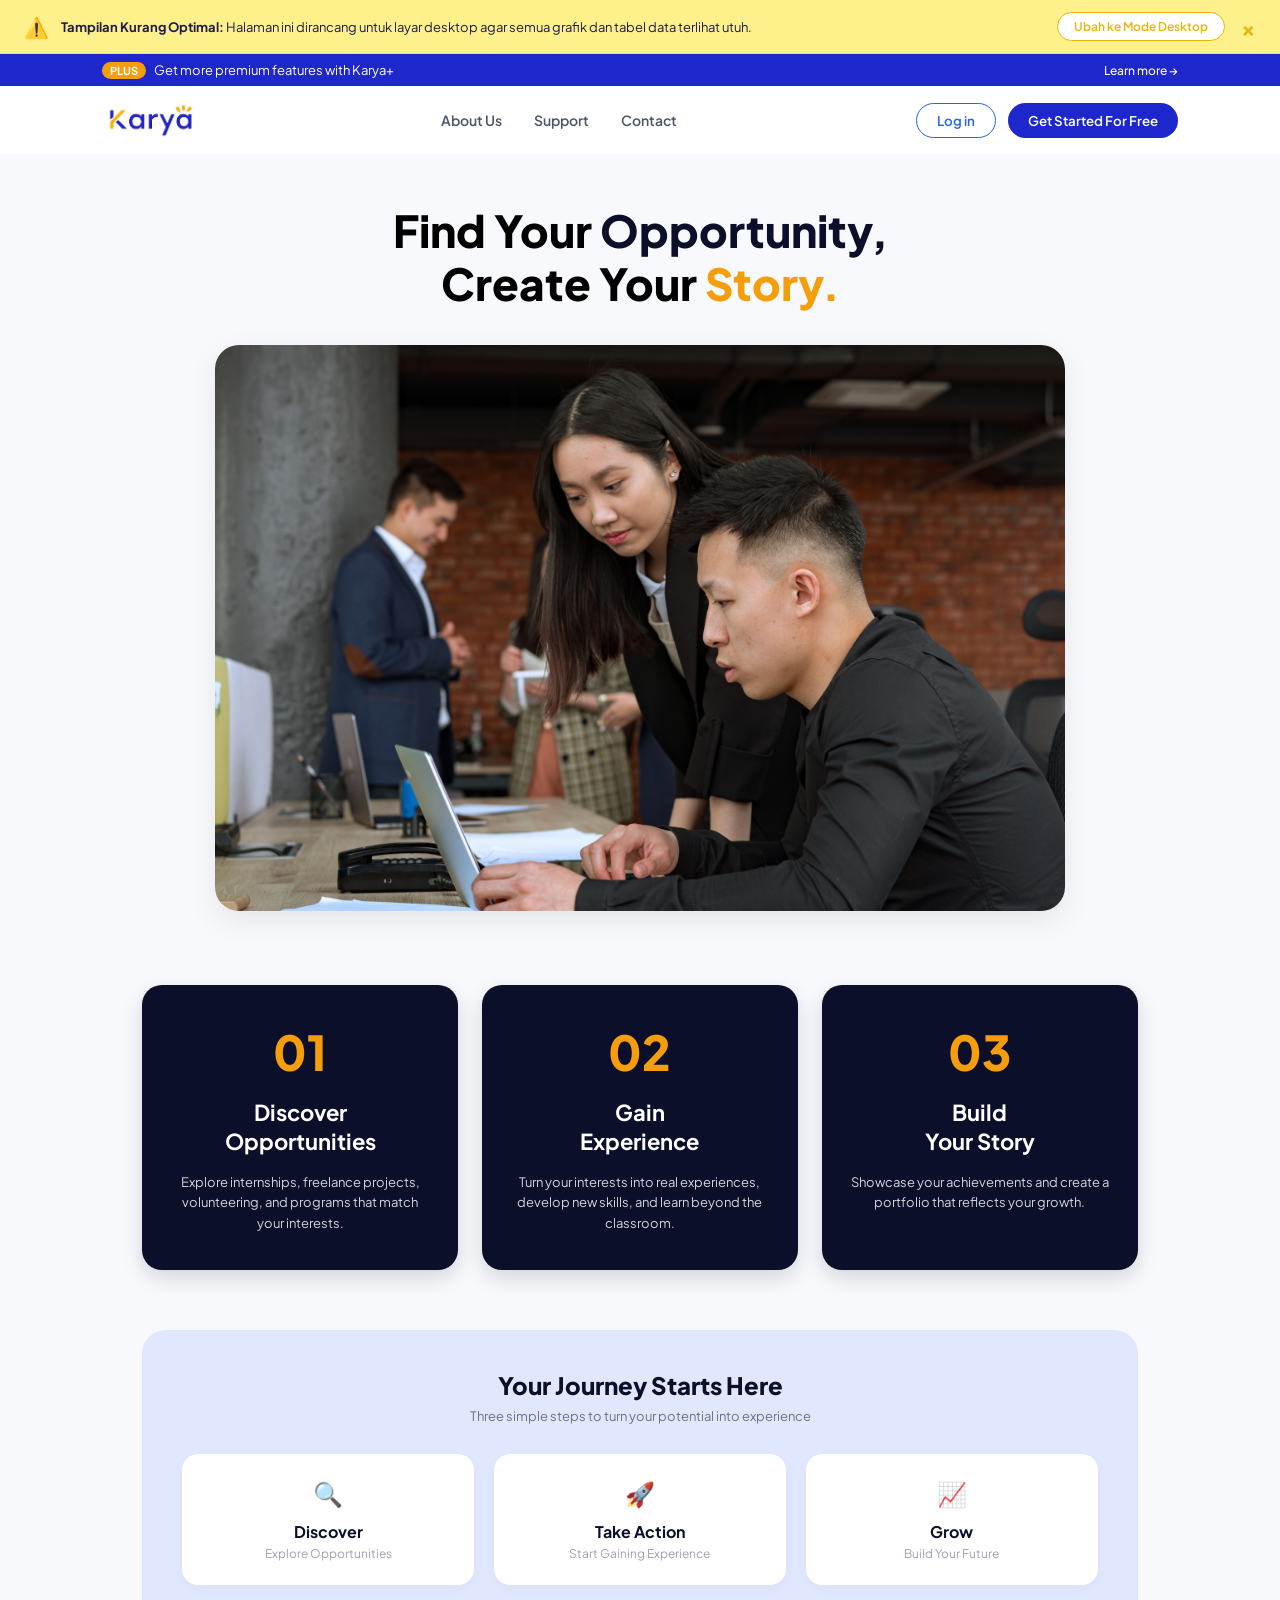
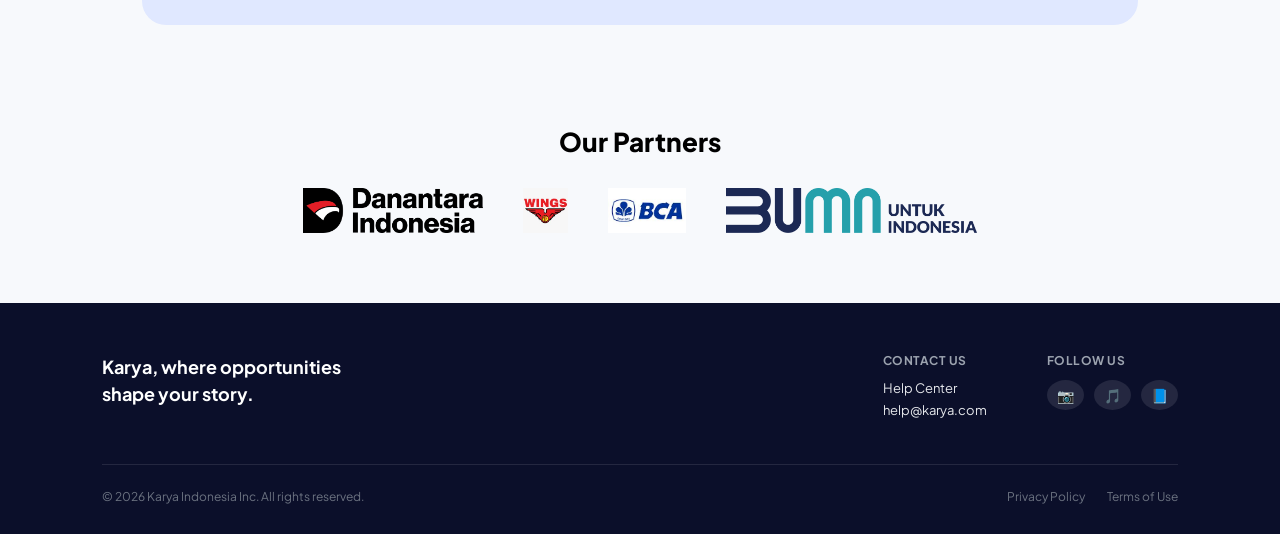
==== index.html @ 48a2c41f "first commit - landing page karya" ====
<!DOCTYPE html>
<html lang="id">
<head>
    <meta charset="UTF-8">
    <meta name="viewport" content="width=device-width, initial-scale=1.0">
    <title>Karya - Landing Page</title>
    <!-- Menghubungkan ke file CSS -->
    <link rel="stylesheet" href="style.css">
    <!-- Font Plus Jakarta Sans dari Google Fonts -->
    <link rel="preconnect" href="https://fonts.googleapis.com">
    <link rel="preconnect" href="https://fonts.gstatic.com" crossorigin>
    <link href="https://fonts.googleapis.com/css2?family=Plus+Jakarta+Sans:wght@400;600;700;800&display=swap" rel="stylesheet">
</head>
<body>

    <!-- BANNER PERINGATAN KUNING -->
    <div class="warning-banner">
        <div class="warning-content">
            <span class="warning-icon">⚠️</span>
            <p><strong>Tampilan Kurang Optimal:</strong> Halaman ini dirancang untuk layar desktop agar semua grafik dan tabel data terlihat utuh.</p>
        </div>
        <div class="warning-actions">
            <button class="btn-desktop-mode">Ubah ke Mode Desktop</button>
            <span class="close-icon">&times;</span>
        </div>
    </div>

    <!-- TOP ANNOUNCEMENT BAR (BIRU) -->
    <div class="top-bar">
        <span><strong class="badge">PLUS</strong> Get more premium features with Karya+</span>
        <a href="#">Learn more &rarr;</a>
    </div>

    <!-- NAVBAR -->
    <header class="navbar">
        <div class="logo">
            <img src="images/KARYA.jpeg" alt="Karya Logo" class="logo-img">
        </div>
        <nav class="nav-links">
            <a href="#">About Us</a>
            <a href="#">Support</a>
            <a href="#">Contact</a>
        </nav>
        <div class="nav-buttons">
            <button class="btn-outline">Log in</button>
            <button class="btn-primary">Get Started For Free</button>
        </div>
    </header>

    <!-- HERO SECTION -->
    <section class="hero">
        <h1>Find Your <span class="highlight-blue">Opportunity,</span><br>Create Your <span class="highlight-yellow">Story.</span></h1>
        
        <div class="hero-image-wrapper">
            <img src="images/HEDDER.jpg" alt="Hero Header Karya" class="hero-img">
        </div>
    </section>

    <!-- 3 STEP CARDS SECTION -->
    <section class="steps-section">
        <div class="step-card">
            <div class="step-number">01</div>
            <h2>Discover<br>Opportunities</h2>
            <p>Explore internships, freelance projects, volunteering, and programs that match your interests.</p>
        </div>

        <div class="step-card">
            <div class="step-number">02</div>
            <h2>Gain<br>Experience</h2>
            <p>Turn your interests into real experiences, develop new skills, and learn beyond the classroom.</p>
        </div>

        <div class="step-card">
            <div class="step-number">03</div>
            <h2>Build<br>Your Story</h2>
            <p>Showcase your achievements and create a portfolio that reflects your growth.</p>
        </div>
    </section>

    <!-- JOURNEY SECTION -->
    <section class="journey-section">
        <div class="journey-box">
            <h2>Your Journey Starts Here</h2>
            <p class="journey-sub">Three simple steps to turn your potential into experience</p>

            <div class="journey-cards">
                <div class="j-card">
                    <div class="icon">🔍</div>
                    <h3>Discover</h3>
                    <p>Explore Opportunities</p>
                </div>

                <div class="j-card">
                    <div class="icon">🚀</div>
                    <h3>Take Action</h3>
                    <p>Start Gaining Experience</p>
                </div>

                <div class="j-card">
                    <div class="icon">📈</div>
                    <h3>Grow</h3>
                    <p>Build Your Future</p>
                </div>
            </div>
        </div>
    </section>

    <!-- OUR PARTNERS SECTION -->
    <section class="partners-section">
        <h2>Our Partners</h2>
        <div class="partner-logos">
            <img src="images/DANANTARAINDONESIA.png" alt="Danantara Indonesia">
            <img src="images/WINGS.jpeg" alt="Wings Group">
            <img src="images/BCA.png" alt="BCA">
            <img src="images/BUMN.png" alt="BUMN">
        </div>
    </section>

    <!-- FOOTER -->
    <footer class="footer">
        <div class="footer-top">
            <div class="footer-brand">
                <h3>Karya, where opportunities<br>shape your story.</h3>
            </div>
            
            <div class="footer-info">
                <div class="footer-col">
                    <h4>Contact Us</h4>
                    <p>Help Center</p>
                    <p>help@karya.com</p>
                </div>
                <div class="footer-col">
                    <h4>Follow Us</h4>
                    <div class="social-icons">
                        <span class="social-btn">📷</span>
                        <span class="social-btn">🎵</span>
                        <span class="social-btn">📘</span>
                    </div>
                </div>
            </div>
        </div>

        <div class="footer-bottom">
            <p>&copy; 2026 Karya Indonesia Inc. All rights reserved.</p>
            <div class="footer-links">
                <a href="#">Privacy Policy</a>
                <a href="#">Terms of Use</a>
            </div>
        </div>
    </footer>

</body>
</html>
---- style.css ----
/* RESET & FONTS */
* {
    margin: 0;
    padding: 0;
    box-sizing: border-box;
    font-family: 'Plus Jakarta Sans', sans-serif;
}

body {
    background-color: #f7f9fc;
    color: #111827;
    overflow-x: hidden;
}

/* BANNER PERINGATAN KUNING */
.warning-banner {
    background-color: #fef08a; /* Warna kuning dari Figma */
    color: #1e1b4b;
    display: flex;
    justify-content: space-between;
    align-items: center;
    padding: 12px 24px;
    font-size: 13px;
    border-bottom: 1px solid #fde047;
}

.warning-content {
    display: flex;
    align-items: center;
    gap: 12px;
}

.warning-icon {
    font-size: 20px;
}

.warning-actions {
    display: flex;
    align-items: center;
    gap: 16px;
}

.btn-desktop-mode {
    background-color: #ffffff;
    color: #eab308;
    border: 1px solid #eab308;
    padding: 6px 16px;
    border-radius: 16px;
    font-weight: 600;
    font-size: 12px;
    cursor: pointer;
    transition: all 0.2s;
}

.btn-desktop-mode:hover {
    background-color: #fef9c3;
}

.close-icon {
    font-size: 22px;
    color: #eab308;
    cursor: pointer;
    font-weight: bold;
    line-height: 1;
}

/* TOP ANNOUNCEMENT BAR (BIRU) */
.top-bar {
    background-color: #1d27cc;
    color: #ffffff;
    text-align: center;
    padding: 8px 16px;
    font-size: 13px;
    display: flex;
    justify-content: space-between;
    align-items: center;
    padding-left: 8%;
    padding-right: 8%;
}

.top-bar .badge {
    background-color: #f59e0b;
    color: #ffffff;
    padding: 2px 8px;
    border-radius: 12px;
    font-size: 11px;
    margin-right: 6px;
    font-weight: 700;
}

.top-bar a {
    color: #ffffff;
    text-decoration: none;
    font-weight: 500;
    font-size: 12px;
}

.top-bar a:hover {
    text-decoration: underline;
}

/* NAVBAR */
.navbar {
    display: flex;
    justify-content: space-between;
    align-items: center;
    padding: 16px 8%;
    background-color: #ffffff;
}

.logo {
    display: flex;
    align-items: center;
}

.logo-img {
    height: 36px;
    width: auto;
    object-fit: contain;
}

.nav-links {
    display: flex;
    gap: 32px;
}

.nav-links a {
    text-decoration: none;
    color: #4b5563;
    font-weight: 600;
    font-size: 14px;
    transition: color 0.2s;
}

.nav-links a:hover {
    color: #1e1b4b;
}

.nav-buttons {
    display: flex;
    gap: 12px;
}

.btn-outline {
    background: transparent;
    border: 1px solid #2563eb;
    padding: 8px 20px;
    border-radius: 20px;
    font-weight: 600;
    cursor: pointer;
    color: #2563eb;
}

.btn-primary {
    background-color: #1d27cc;
    color: #ffffff;
    border: none;
    padding: 8px 20px;
    border-radius: 20px;
    font-weight: 600;
    cursor: pointer;
}

/* HERO SECTION */
.hero {
    text-align: center;
    padding: 50px 20px 30px;
}

.hero h1 {
    font-size: 44px;
    font-weight: 800;
    line-height: 1.2;
    color: #000000;
    margin-bottom: 35px;
}

.highlight-blue {
    color: #0b0f2a;
}

.highlight-yellow {
    color: #f59e0b;
}

.hero-image-wrapper {
    max-width: 850px;
    margin: 0 auto;
}

.hero-img {
    width: 100%;
    height: auto;
    border-radius: 24px;
    box-shadow: 0 10px 30px rgba(0,0,0,0.08);
}

/* STEP CARDS SECTION */
.steps-section {
    display: flex;
    justify-content: center;
    gap: 24px;
    padding: 40px 8%;
    max-width: 1200px;
    margin: 0 auto;
}

.step-card {
    background-color: #0b0f2a;
    color: #ffffff;
    border-radius: 20px;
    padding: 36px 28px;
    flex: 1;
    text-align: center;
    box-shadow: 0 8px 20px rgba(11, 15, 42, 0.15);
}

.step-number {
    font-size: 48px;
    font-weight: 800;
    color: #f59e0b;
    margin-bottom: 16px;
}

.step-card h2 {
    font-size: 22px;
    font-weight: 700;
    margin-bottom: 16px;
    line-height: 1.3;
}

.step-card p {
    font-size: 13px;
    color: #d1d5db;
    line-height: 1.6;
}

/* JOURNEY SECTION */
.journey-section {
    padding: 20px 8% 50px;
    max-width: 1200px;
    margin: 0 auto;
}

.journey-box {
    background-color: #e0e8ff;
    border-radius: 24px;
    padding: 40px;
    text-align: center;
}

.journey-box h2 {
    font-size: 24px;
    font-weight: 800;
    color: #0b0f2a;
    margin-bottom: 8px;
}

.journey-sub {
    font-size: 13px;
    color: #6b7280;
    margin-bottom: 30px;
}

.journey-cards {
    display: flex;
    gap: 20px;
    justify-content: center;
}

.j-card {
    background: #ffffff;
    border-radius: 16px;
    padding: 24px;
    flex: 1;
    box-shadow: 0 4px 12px rgba(0,0,0,0.03);
}

.j-card .icon {
    font-size: 24px;
    margin-bottom: 12px;
}

.j-card h3 {
    font-size: 16px;
    font-weight: 700;
    color: #0b0f2a;
    margin-bottom: 4px;
}

.j-card p {
    font-size: 12px;
    color: #9ca3af;
}

/* PARTNERS SECTION */
.partners-section {
    text-align: center;
    padding: 50px 20px 70px;
}

.partners-section h2 {
    font-size: 26px;
    font-weight: 800;
    color: #000000;
    margin-bottom: 30px;
}

.partner-logos {
    display: flex;
    justify-content: center;
    align-items: center;
    gap: 40px;
    flex-wrap: wrap;
}

.partner-logos img {
    max-height: 45px;
    width: auto;
    object-fit: contain;
}

/* FOOTER */
.footer {
    background-color: #0b0f2a;
    color: #ffffff;
    padding: 50px 8% 30px;
}

.footer-top {
    display: flex;
    justify-content: space-between;
    align-items: flex-start;
    padding-bottom: 40px;
    border-bottom: 1px solid rgba(255,255,255,0.1);
}

.footer-brand h3 {
    font-size: 18px;
    font-weight: 700;
    line-height: 1.5;
}

.footer-info {
    display: flex;
    gap: 60px;
}

.footer-col h4 {
    font-size: 12px;
    color: #9ca3af;
    margin-bottom: 12px;
    text-transform: uppercase;
    letter-spacing: 0.5px;
}

.footer-col p {
    font-size: 13px;
    color: #e5e7eb;
    margin-bottom: 6px;
}

.social-icons {
    display: flex;
    gap: 10px;
}

.social-btn {
    background: rgba(255,255,255,0.1);
    padding: 6px 10px;
    border-radius: 50%;
    cursor: pointer;
    font-size: 14px;
}

.footer-bottom {
    display: flex;
    justify-content: space-between;
    align-items: center;
    padding-top: 24px;
    font-size: 12px;
    color: #6b7280;
}

.footer-links a {
    color: #6b7280;
    text-decoration: none;
    margin-left: 20px;
}

.footer-links a:hover {
    color: #ffffff;
}
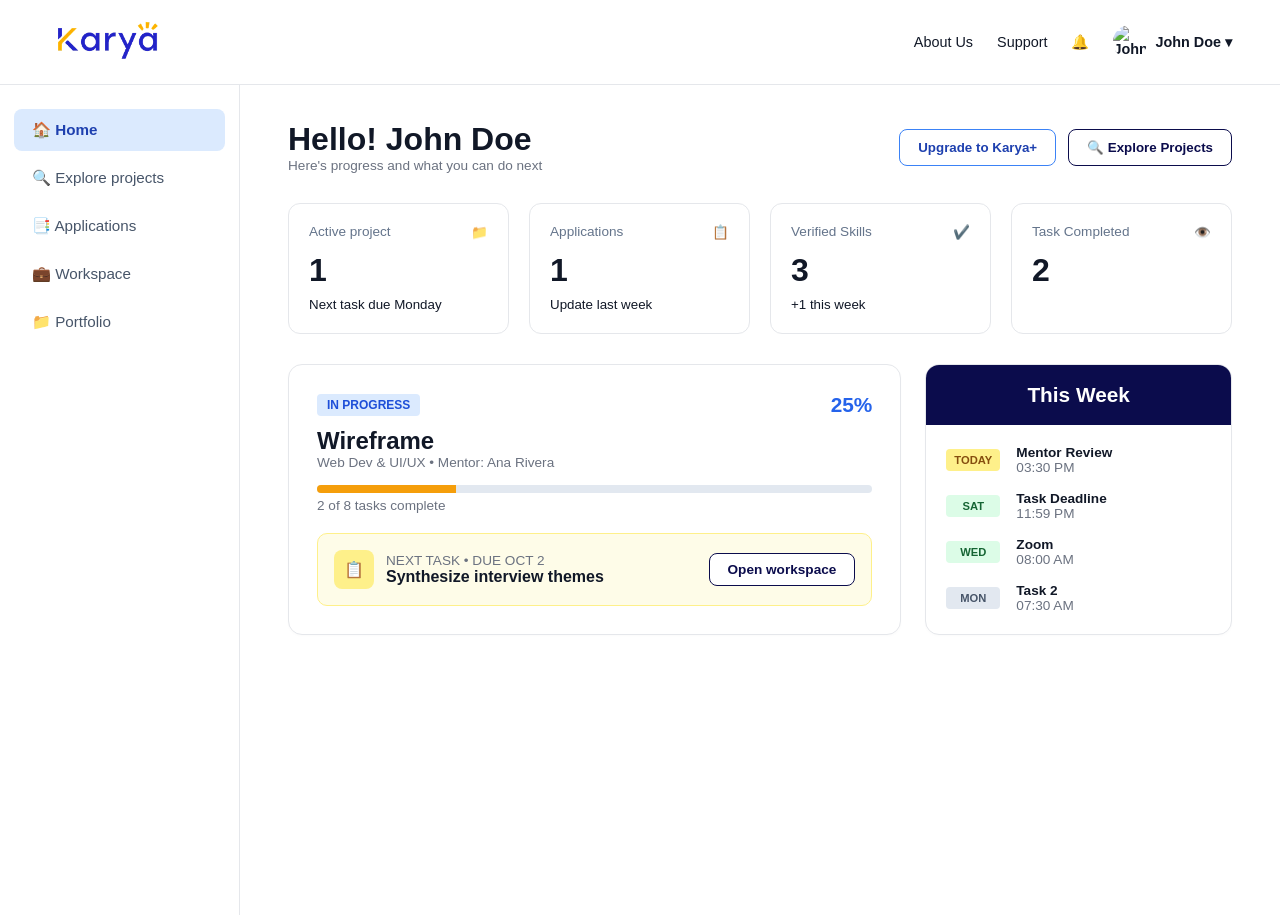
==== commit cadd3e1f: "Pembuatan Sign up, Sign in, and Home Pembuatan awal page Sign up, Sign in, dan Home yang sudah terco" ====
--- a/index.html
+++ b/index.html
@@ -1,153 +1,144 @@
 <!DOCTYPE html>
 <html lang="id">
 <head>
-    <meta charset="UTF-8">
-    <meta name="viewport" content="width=device-width, initial-scale=1.0">
-    <title>Karya - Landing Page</title>
-    <!-- Menghubungkan ke file CSS -->
-    <link rel="stylesheet" href="style.css">
-    <!-- Font Plus Jakarta Sans dari Google Fonts -->
-    <link rel="preconnect" href="https://fonts.googleapis.com">
-    <link rel="preconnect" href="https://fonts.gstatic.com" crossorigin>
-    <link href="https://fonts.googleapis.com/css2?family=Plus+Jakarta+Sans:wght@400;600;700;800&display=swap" rel="stylesheet">
+  <meta charset="UTF-8" />
+  <meta name="viewport" content="width=device-width, initial-scale=1.0" />
+  <title>Karya - Dashboard Home</title>
+  <link rel="stylesheet" href="style.css" />
 </head>
-<body>
+<body class="dashboard-body">
 
-    <!-- BANNER PERINGATAN KUNING -->
-    <div class="warning-banner">
-        <div class="warning-content">
-            <span class="warning-icon">⚠️</span>
-            <p><strong>Tampilan Kurang Optimal:</strong> Halaman ini dirancang untuk layar desktop agar semua grafik dan tabel data terlihat utuh.</p>
+  <!-- Top Navbar -->
+  <header class="top-nav">
+    <a href="index.html">
+      <img src="logo.png" alt="Karya Logo" class="brand-logo" />
+    </a>
+    <div class="nav-right">
+      <a href="#" class="nav-link">About Us</a>
+      <a href="#" class="nav-link">Support</a>
+      <span class="bell-icon">🔔</span>
+      <div class="user-profile">
+        <img src="https://i.pravatar.cc/100?img=33" alt="John Doe" />
+        <span>John Doe ▾</span>
+      </div>
+    </div>
+  </header>
+
+  <div class="dashboard-layout">
+    <!-- Sidebar -->
+    <aside class="sidebar">
+      <a href="index.html" class="side-item active">🏠 Home</a>
+      <a href="exploreprojects.html" class="side-item">🔍 Explore projects</a>
+      <a href="applications.html" class="side-item">📑 Applications</a>
+      <a href="#" class="side-item">💼 Workspace</a>
+      <a href="#" class="side-item">📁 Portfolio</a>
+    </aside>
+
+    <!-- Main Content -->
+    <main class="dash-content">
+      <div class="dash-header">
+        <div>
+          <h1>Hello! John Doe</h1>
+          <p class="sub">Here's progress and what you can do next</p>
         </div>
-        <div class="warning-actions">
-            <button class="btn-desktop-mode">Ubah ke Mode Desktop</button>
-            <span class="close-icon">&times;</span>
+        <div class="dash-actions">
+          <button class="btn-outline-gold">Upgrade to Karya+</button>
+          <button class="btn-outline-blue">🔍 Explore Projects</button>
         </div>
-    </div>
+      </div>
 
-    <!-- TOP ANNOUNCEMENT BAR (BIRU) -->
-    <div class="top-bar">
-        <span><strong class="badge">PLUS</strong> Get more premium features with Karya+</span>
-        <a href="#">Learn more &rarr;</a>
-    </div>
+      <!-- Stat Cards -->
+      <div class="stats-grid">
+        <div class="stat-card">
+          <div class="stat-head">Active project <span>📁</span></div>
+          <div class="stat-num">1</div>
+          <small>Next task due Monday</small>
+        </div>
+        <div class="stat-card">
+          <div class="stat-head">Applications <span>📋</span></div>
+          <div class="stat-num">1</div>
+          <small>Update last week</small>
+        </div>
+        <div class="stat-card">
+          <div class="stat-head">Verified Skills <span>✔️</span></div>
+          <div class="stat-num">3</div>
+          <small>+1 this week</small>
+        </div>
+        <div class="stat-card">
+          <div class="stat-head">Task Completed <span>👁️</span></div>
+          <div class="stat-num">2</div>
+        </div>
+      </div>
 
-    <!-- NAVBAR -->
-    <header class="navbar">
-        <div class="logo">
-            <img src="images/KARYA.jpeg" alt="Karya Logo" class="logo-img">
-        </div>
-        <nav class="nav-links">
-            <a href="#">About Us</a>
-            <a href="#">Support</a>
-            <a href="#">Contact</a>
-        </nav>
-        <div class="nav-buttons">
-            <button class="btn-outline">Log in</button>
-            <button class="btn-primary">Get Started For Free</button>
-        </div>
-    </header>
+      <!-- Bottom Layout Split -->
+      <div class="content-split">
+        <!-- Progress Main Card -->
+        <div class="card-box progress-card">
+          <div class="flex-between">
+            <span class="badge-blue">IN PROGRESS</span>
+            <span class="percent-text">25%</span>
+          </div>
+          <h2 class="mt-10">Wireframe</h2>
+          <p class="sub">Web Dev & UI/UX &bull; Mentor: Ana Rivera</p>
+          
+          <div class="progress-bar-bg mt-15">
+            <div class="progress-bar-fill" style="width: 25%;"></div>
+          </div>
+          <small class="sub block mt-5">2 of 8 tasks complete</small>
 
-    <!-- HERO SECTION -->
-    <section class="hero">
-        <h1>Find Your <span class="highlight-blue">Opportunity,</span><br>Create Your <span class="highlight-yellow">Story.</span></h1>
-        
-        <div class="hero-image-wrapper">
-            <img src="images/HEDDER.jpg" alt="Hero Header Karya" class="hero-img">
-        </div>
-    </section>
-
-    <!-- 3 STEP CARDS SECTION -->
-    <section class="steps-section">
-        <div class="step-card">
-            <div class="step-number">01</div>
-            <h2>Discover<br>Opportunities</h2>
-            <p>Explore internships, freelance projects, volunteering, and programs that match your interests.</p>
+          <div class="task-banner mt-20">
+            <div class="task-info">
+              <span class="icon-box">📋</span>
+              <div>
+                <small class="sub block">NEXT TASK &bull; DUE OCT 2</small>
+                <strong>Synthesize interview themes</strong>
+              </div>
+            </div>
+            <button class="btn-open-workspace">Open workspace</button>
+          </div>
         </div>
 
-        <div class="step-card">
-            <div class="step-number">02</div>
-            <h2>Gain<br>Experience</h2>
-            <p>Turn your interests into real experiences, develop new skills, and learn beyond the classroom.</p>
+        <!-- Weekly Schedule Sidebar Widget -->
+        <div class="card-box schedule-card">
+          <!-- Judul 'This Week' di dalam Blok Biru -->
+          <div class="schedule-header">
+            <h3>This Week</h3>
+          </div>
+          <div class="schedule-list">
+            <div class="sched-item">
+              <span class="day-tag gold">TODAY</span>
+              <div>
+                <strong>Mentor Review</strong>
+                <small class="block sub">03:30 PM</small>
+              </div>
+            </div>
+            <div class="sched-item">
+              <span class="day-tag green">SAT</span>
+              <div>
+                <strong>Task Deadline</strong>
+                <small class="block sub">11:59 PM</small>
+              </div>
+            </div>
+            <div class="sched-item">
+              <span class="day-tag green">WED</span>
+              <div>
+                <strong>Zoom</strong>
+                <small class="block sub">08:00 AM</small>
+              </div>
+            </div>
+            <div class="sched-item">
+              <span class="day-tag gray">MON</span>
+              <div>
+                <strong>Task 2</strong>
+                <small class="block sub">07:30 AM</small>
+              </div>
+            </div>
+          </div>
         </div>
+      </div>
 
-        <div class="step-card">
-            <div class="step-number">03</div>
-            <h2>Build<br>Your Story</h2>
-            <p>Showcase your achievements and create a portfolio that reflects your growth.</p>
-        </div>
-    </section>
-
-    <!-- JOURNEY SECTION -->
-    <section class="journey-section">
-        <div class="journey-box">
-            <h2>Your Journey Starts Here</h2>
-            <p class="journey-sub">Three simple steps to turn your potential into experience</p>
-
-            <div class="journey-cards">
-                <div class="j-card">
-                    <div class="icon">🔍</div>
-                    <h3>Discover</h3>
-                    <p>Explore Opportunities</p>
-                </div>
-
-                <div class="j-card">
-                    <div class="icon">🚀</div>
-                    <h3>Take Action</h3>
-                    <p>Start Gaining Experience</p>
-                </div>
-
-                <div class="j-card">
-                    <div class="icon">📈</div>
-                    <h3>Grow</h3>
-                    <p>Build Your Future</p>
-                </div>
-            </div>
-        </div>
-    </section>
-
-    <!-- OUR PARTNERS SECTION -->
-    <section class="partners-section">
-        <h2>Our Partners</h2>
-        <div class="partner-logos">
-            <img src="images/DANANTARAINDONESIA.png" alt="Danantara Indonesia">
-            <img src="images/WINGS.jpeg" alt="Wings Group">
-            <img src="images/BCA.png" alt="BCA">
-            <img src="images/BUMN.png" alt="BUMN">
-        </div>
-    </section>
-
-    <!-- FOOTER -->
-    <footer class="footer">
-        <div class="footer-top">
-            <div class="footer-brand">
-                <h3>Karya, where opportunities<br>shape your story.</h3>
-            </div>
-            
-            <div class="footer-info">
-                <div class="footer-col">
-                    <h4>Contact Us</h4>
-                    <p>Help Center</p>
-                    <p>help@karya.com</p>
-                </div>
-                <div class="footer-col">
-                    <h4>Follow Us</h4>
-                    <div class="social-icons">
-                        <span class="social-btn">📷</span>
-                        <span class="social-btn">🎵</span>
-                        <span class="social-btn">📘</span>
-                    </div>
-                </div>
-            </div>
-        </div>
-
-        <div class="footer-bottom">
-            <p>&copy; 2026 Karya Indonesia Inc. All rights reserved.</p>
-            <div class="footer-links">
-                <a href="#">Privacy Policy</a>
-                <a href="#">Terms of Use</a>
-            </div>
-        </div>
-    </footer>
+    </main>
+  </div>
 
 </body>
 </html>
--- a/style.css
+++ b/style.css
@@ -1,393 +1,220 @@
-/* RESET & FONTS */
-* {
+* { box-sizing: border-box; margin: 0; padding: 0; font-family: -apple-system, BlinkMacSystemFont, "Segoe UI", Roboto, sans-serif; }
+
+body { 
+  background: #ffffff; 
+  color: #111827; 
+  min-height: 100vh;
+  display: flex;
+  flex-direction: column;
+  position: relative;
+}
+
+a { text-decoration: none; color: inherit; }
+.hidden { display: none !important; }
+.mt-5 { margin-top: 5px; } .mt-10 { margin-top: 10px; } .mt-15 { margin-top: 15px; } .mt-20 { margin-top: 20px; }
+.sub { color: #6b7280; font-size: 0.85rem; }
+.block { display: block; }
+.flex-between { display: flex; justify-content: space-between; align-items: center; }
+.flex-end { display: flex; justify-content: flex-end; }
+
+/* LOGO POJOK KIRI ATAS PERSIS FIGMA */
+.auth-header { 
+  position: absolute;
+  top: 32px;
+  left: 48px;
+  z-index: 10;
+}
+.brand-logo { height: 44px; object-fit: contain; }
+
+/* AUTH CONTAINER */
+.auth-container { 
+  max-width: 1380px; 
+  margin: 0 auto; 
+  width: 100%; 
+  padding: 60px 48px 30px; 
+  flex: 1; 
+  display: flex;
+  align-items: center;
+  justify-content: center;
+  min-height: 100vh;
+}
+
+.auth-split { 
+  display: grid; 
+  grid-template-columns: 1fr 580px; 
+  gap: 60px; 
+  align-items: center; 
+  width: 100%;
+  background: transparent; 
+  box-shadow: none; 
+}
+
+.auth-form-side {
+  max-width: 460px;
+  margin-top: -10px;
+}
+
+.auth-form-side h2 {
+  font-size: 2.2rem;
+  font-weight: 800;
+  color: #111827;
+  margin-bottom: 24px;
+}
+
+/* PLACEHOLDER FOTO (740px) */
+.auth-image-side {
+  width: 100%;
+  height: 740px;
+  position: relative;
+}
+
+.union-mask-wrapper {
+  width: 100%;
+  height: 100%;
+  position: relative;
+}
+
+.union-img {
+  width: 100%;
+  height: 100%;
+  object-fit: cover;
+  clip-path: url(#figma-union-clip);
+  -webkit-clip-path: url(#figma-union-clip);
+}
+
+/* GOOGLE & FORM INPUTS */
+.btn-google { width: 100%; display: flex; align-items: center; justify-content: center; gap: 12px; background: #fff; border: 1px solid #d1d5db; padding: 12px; border-radius: 10px; font-weight: 600; cursor: pointer; color: #374151; transition: background 0.2s; }
+.btn-google:hover { background: #f9fafb; }
+
+.divider { display: flex; align-items: center; text-align: center; margin: 24px 0; color: #9ca3af; font-size: 0.85rem; }
+.divider::before, .divider::after { content: ''; flex: 1; border-bottom: 1px solid #e5e7eb; }
+.divider span { padding: 0 12px; }
+
+.form-group label { display: block; font-size: 0.85rem; font-weight: 700; margin-bottom: 6px; color: #111827; }
+.form-group input, .input-styled { width: 100%; padding: 12px 16px; border: 1px solid #d1d5db; border-radius: 10px; outline: none; font-size: 0.95rem; background: #fff; }
+.form-group input:focus, .input-styled:focus { border-color: #1d4ed8; box-shadow: 0 0 0 2px rgba(29, 78, 216, 0.1); }
+.input-blue-bg { width: 100%; padding: 12px 16px; border: 1px solid #cbd5e1; border-radius: 10px; outline: none; font-size: 0.95rem; background: #e8f0fe; }
+
+.form-row { display: grid; grid-template-columns: 1fr 1fr; gap: 16px; }
+.checkbox-group { display: flex; gap: 8px; align-items: center; font-size: 0.85rem; margin: 20px 0; color: #374151; }
+.forgot-link { font-size: 0.8rem; color: #2563eb; display: inline-block; margin-top: 6px; }
+
+/* BUTTONS */
+.btn-primary { background: #0b0c4c; color: #fff; border: none; padding: 14px 24px; border-radius: 10px; font-weight: 700; cursor: pointer; transition: background 0.2s; }
+.btn-primary:hover { background: #1a1c75; }
+.btn-primary.full { width: 100%; }
+.btn-blue-soft { background: #e0e7ff; color: #1e3a8a; border: none; padding: 10px 18px; border-radius: 10px; font-weight: 600; cursor: pointer; }
+
+/* OPEN WORKSPACE BUTTON */
+.btn-open-workspace {
+  background: #ffffff;
+  color: #0b0c4c;
+  border: 1px solid #0b0c4c;
+  padding: 8px 18px;
+  border-radius: 8px;
+  font-weight: 600;
+  font-size: 0.85rem;
+  cursor: pointer;
+  transition: all 0.2s;
+}
+.btn-open-workspace:hover {
+  background: #0b0c4c;
+  color: #ffffff;
+}
+
+.auth-foot { font-size: 0.85rem; text-align: center; margin-top: 20px; color: #4b5563; }
+.auth-foot a { color: #2563eb; font-weight: 600; }
+
+/* STEPPER WIZARD CENTERED */
+#onboarding-wrapper {
+  width: 100%;
+  margin-top: 20px;
+}
+.title-center { text-align: center; margin-bottom: 24px; font-size: 1.8rem; font-weight: 800; color: #111827; }
+.stepper { display: flex; align-items: center; justify-content: center; gap: 8px; margin-bottom: 32px; font-size: 0.85rem; color: #9ca3af; }
+.step-item { display: flex; align-items: center; gap: 8px; cursor: pointer; user-select: none; }
+.step-item .num { width: 26px; height: 26px; border-radius: 50%; background: #e5e7eb; color: #6b7280; display: flex; align-items: center; justify-content: center; font-size: 0.8rem; font-weight: 700; transition: all 0.2s; }
+.step-item.active .num { background: #1d4ed8; color: #fff; }
+.step-item.active .label { color: #111827; font-weight: 700; }
+.step-item.completed .num { background: #1d4ed8; color: #fff; }
+.step-item.completed .label { color: #1d4ed8; font-weight: 600; }
+.stepper .line { width: 50px; height: 2px; background: #e5e7eb; transition: background 0.2s; }
+.stepper .line.completed { background: #1d4ed8; }
+
+/* CARDS & CHIPS */
+.wizard-card { max-width: 680px; margin: 0 auto; }
+.card-box { background: #fff; border: 1px solid #e5e7eb; border-radius: 14px; padding: 28px; box-shadow: 0 1px 3px rgba(0,0,0,0.02); }
+.card-box h3 { font-size: 1.1rem; font-weight: 700; color: #111827; }
+.chip-group { display: flex; flex-wrap: wrap; gap: 10px; }
+.chip { padding: 8px 16px; border: 1px solid #d1d5db; border-radius: 8px; background: #fff; cursor: pointer; font-size: 0.85rem; color: #374151; transition: all 0.15s; }
+.chip.selected { background: #fef08a; border-color: #eab308; color: #111827; font-weight: 600; }
+.chip.outline { border-style: dashed; }
+.tag { background: #f3f4f6; padding: 8px 14px; border-radius: 8px; font-size: 0.85rem; font-weight: 600; color: #111827; border: 1px solid #e5e7eb; }
+.badge { background: #dbeafe; color: #1e40af; font-size: 0.75rem; font-weight: 800; padding: 4px 10px; border-radius: 6px; }
+.checkbox-list { display: flex; flex-direction: column; gap: 12px; }
+.check-item { display: flex; align-items: center; gap: 10px; font-size: 0.9rem; color: #374151; cursor: pointer; }
+.check-item input[type="checkbox"] { width: 18px; height: 18px; accent-color: #0b0c4c; }
+
+/* DASHBOARD LAYOUT */
+.top-nav { display: flex; justify-content: space-between; align-items: center; padding: 18px 48px; background: #fff; border-bottom: 1px solid #e5e7eb; }
+.nav-right { display: flex; align-items: center; gap: 24px; font-size: 0.9rem; }
+.user-profile { display: flex; align-items: center; gap: 8px; font-weight: 600; }
+.user-profile img { width: 34px; height: 34px; border-radius: 50%; }
+
+.dashboard-layout { display: flex; min-height: calc(100vh - 70px); }
+.sidebar { width: 240px; background: #fff; border-right: 1px solid #e5e7eb; padding: 24px 14px; display: flex; flex-direction: column; gap: 6px; }
+.side-item { padding: 12px 18px; border-radius: 8px; font-size: 0.95rem; color: #475569; }
+.side-item.active, .side-item:hover { background: #dbeafe; color: #1e40af; font-weight: 600; }
+
+.dash-content { flex: 1; padding: 36px 48px; }
+.dash-header { display: flex; justify-content: space-between; align-items: center; margin-bottom: 30px; }
+.dash-actions { display: flex; gap: 12px; }
+
+.btn-outline-gold { border: 1px solid #3b82f6; background: #fff; color: #1e40af; padding: 10px 18px; border-radius: 8px; font-weight: 600; cursor: pointer; }
+.btn-outline-blue { border: 1px solid #0b0c4c; background: #fff; color: #0b0c4c; padding: 10px 18px; border-radius: 8px; font-weight: 600; cursor: pointer; }
+
+.stats-grid { display: grid; grid-template-columns: repeat(4, 1fr); gap: 20px; margin-bottom: 30px; }
+.stat-card { background: #fff; border: 1px solid #e5e7eb; border-radius: 12px; padding: 20px; }
+.stat-head { display: flex; justify-content: space-between; font-size: 0.85rem; color: #64748b; }
+.stat-num { font-size: 2rem; font-weight: bold; margin: 12px 0 6px; }
+
+.content-split { display: grid; grid-template-columns: 2fr 1fr; gap: 24px; }
+.badge-blue { background: #dbeafe; color: #1d4ed8; font-size: 0.75rem; font-weight: bold; padding: 4px 10px; border-radius: 4px; }
+.percent-text { font-weight: bold; color: #2563eb; font-size: 1.3rem; }
+.progress-bar-bg { width: 100%; height: 8px; background: #e2e8f0; border-radius: 4px; overflow: hidden; }
+.progress-bar-fill { height: 100%; background: #f59e0b; }
+
+.task-banner { background: #fefce8; border: 1px solid #fef08a; border-radius: 10px; padding: 16px; display: flex; justify-content: space-between; align-items: center; }
+.task-info { display: flex; gap: 12px; align-items: center; }
+.icon-box { background: #fef08a; padding: 10px; border-radius: 8px; }
+
+.schedule-card { padding: 0; overflow: hidden; }
+.schedule-header { background: #0b0c4c; padding: 18px; text-align: center; }
+.schedule-header h3 { 
+    color: #ffffff;
+    font-size: 1.3rem;
+    font-weight: 700;
     margin: 0;
-    padding: 0;
-    box-sizing: border-box;
-    font-family: 'Plus Jakarta Sans', sans-serif;
-}
-
-body {
-    background-color: #f7f9fc;
-    color: #111827;
-    overflow-x: hidden;
-}
-
-/* BANNER PERINGATAN KUNING */
-.warning-banner {
-    background-color: #fef08a; /* Warna kuning dari Figma */
-    color: #1e1b4b;
-    display: flex;
-    justify-content: space-between;
-    align-items: center;
-    padding: 12px 24px;
-    font-size: 13px;
-    border-bottom: 1px solid #fde047;
-}
-
-.warning-content {
-    display: flex;
-    align-items: center;
-    gap: 12px;
-}
-
-.warning-icon {
-    font-size: 20px;
-}
-
-.warning-actions {
-    display: flex;
-    align-items: center;
-    gap: 16px;
-}
-
-.btn-desktop-mode {
-    background-color: #ffffff;
-    color: #eab308;
-    border: 1px solid #eab308;
-    padding: 6px 16px;
-    border-radius: 16px;
-    font-weight: 600;
-    font-size: 12px;
-    cursor: pointer;
-    transition: all 0.2s;
-}
-
-.btn-desktop-mode:hover {
-    background-color: #fef9c3;
-}
-
-.close-icon {
-    font-size: 22px;
-    color: #eab308;
-    cursor: pointer;
-    font-weight: bold;
-    line-height: 1;
-}
-
-/* TOP ANNOUNCEMENT BAR (BIRU) */
-.top-bar {
-    background-color: #1d27cc;
-    color: #ffffff;
-    text-align: center;
-    padding: 8px 16px;
-    font-size: 13px;
-    display: flex;
-    justify-content: space-between;
-    align-items: center;
-    padding-left: 8%;
-    padding-right: 8%;
-}
-
-.top-bar .badge {
-    background-color: #f59e0b;
-    color: #ffffff;
-    padding: 2px 8px;
-    border-radius: 12px;
-    font-size: 11px;
-    margin-right: 6px;
-    font-weight: 700;
-}
-
-.top-bar a {
-    color: #ffffff;
-    text-decoration: none;
-    font-weight: 500;
-    font-size: 12px;
-}
-
-.top-bar a:hover {
-    text-decoration: underline;
-}
-
-/* NAVBAR */
-.navbar {
-    display: flex;
-    justify-content: space-between;
-    align-items: center;
-    padding: 16px 8%;
-    background-color: #ffffff;
-}
-
-.logo {
-    display: flex;
-    align-items: center;
-}
-
-.logo-img {
-    height: 36px;
-    width: auto;
-    object-fit: contain;
-}
-
-.nav-links {
-    display: flex;
-    gap: 32px;
-}
-
-.nav-links a {
-    text-decoration: none;
-    color: #4b5563;
-    font-weight: 600;
-    font-size: 14px;
-    transition: color 0.2s;
-}
-
-.nav-links a:hover {
-    color: #1e1b4b;
-}
-
-.nav-buttons {
-    display: flex;
-    gap: 12px;
-}
-
-.btn-outline {
-    background: transparent;
-    border: 1px solid #2563eb;
-    padding: 8px 20px;
-    border-radius: 20px;
-    font-weight: 600;
-    cursor: pointer;
-    color: #2563eb;
-}
-
-.btn-primary {
-    background-color: #1d27cc;
-    color: #ffffff;
-    border: none;
-    padding: 8px 20px;
-    border-radius: 20px;
-    font-weight: 600;
-    cursor: pointer;
-}
-
-/* HERO SECTION */
-.hero {
-    text-align: center;
-    padding: 50px 20px 30px;
-}
-
-.hero h1 {
-    font-size: 44px;
-    font-weight: 800;
-    line-height: 1.2;
-    color: #000000;
-    margin-bottom: 35px;
-}
-
-.highlight-blue {
-    color: #0b0f2a;
-}
-
-.highlight-yellow {
-    color: #f59e0b;
-}
-
-.hero-image-wrapper {
-    max-width: 850px;
-    margin: 0 auto;
-}
-
-.hero-img {
-    width: 100%;
-    height: auto;
-    border-radius: 24px;
-    box-shadow: 0 10px 30px rgba(0,0,0,0.08);
-}
-
-/* STEP CARDS SECTION */
-.steps-section {
-    display: flex;
-    justify-content: center;
-    gap: 24px;
-    padding: 40px 8%;
-    max-width: 1200px;
-    margin: 0 auto;
-}
-
-.step-card {
-    background-color: #0b0f2a;
-    color: #ffffff;
-    border-radius: 20px;
-    padding: 36px 28px;
-    flex: 1;
-    text-align: center;
-    box-shadow: 0 8px 20px rgba(11, 15, 42, 0.15);
-}
-
-.step-number {
-    font-size: 48px;
-    font-weight: 800;
-    color: #f59e0b;
-    margin-bottom: 16px;
-}
-
-.step-card h2 {
-    font-size: 22px;
-    font-weight: 700;
-    margin-bottom: 16px;
-    line-height: 1.3;
-}
-
-.step-card p {
-    font-size: 13px;
-    color: #d1d5db;
-    line-height: 1.6;
-}
-
-/* JOURNEY SECTION */
-.journey-section {
-    padding: 20px 8% 50px;
-    max-width: 1200px;
-    margin: 0 auto;
-}
-
-.journey-box {
-    background-color: #e0e8ff;
-    border-radius: 24px;
-    padding: 40px;
-    text-align: center;
-}
-
-.journey-box h2 {
-    font-size: 24px;
-    font-weight: 800;
-    color: #0b0f2a;
-    margin-bottom: 8px;
-}
-
-.journey-sub {
-    font-size: 13px;
-    color: #6b7280;
-    margin-bottom: 30px;
-}
-
-.journey-cards {
-    display: flex;
-    gap: 20px;
-    justify-content: center;
-}
-
-.j-card {
-    background: #ffffff;
-    border-radius: 16px;
-    padding: 24px;
-    flex: 1;
-    box-shadow: 0 4px 12px rgba(0,0,0,0.03);
-}
-
-.j-card .icon {
-    font-size: 24px;
-    margin-bottom: 12px;
-}
-
-.j-card h3 {
-    font-size: 16px;
-    font-weight: 700;
-    color: #0b0f2a;
-    margin-bottom: 4px;
-}
-
-.j-card p {
-    font-size: 12px;
-    color: #9ca3af;
-}
-
-/* PARTNERS SECTION */
-.partners-section {
-    text-align: center;
-    padding: 50px 20px 70px;
-}
-
-.partners-section h2 {
-    font-size: 26px;
-    font-weight: 800;
-    color: #000000;
-    margin-bottom: 30px;
-}
-
-.partner-logos {
-    display: flex;
-    justify-content: center;
-    align-items: center;
-    gap: 40px;
-    flex-wrap: wrap;
-}
-
-.partner-logos img {
-    max-height: 45px;
-    width: auto;
-    object-fit: contain;
-}
-
-/* FOOTER */
-.footer {
-    background-color: #0b0f2a;
-    color: #ffffff;
-    padding: 50px 8% 30px;
-}
-
-.footer-top {
-    display: flex;
-    justify-content: space-between;
-    align-items: flex-start;
-    padding-bottom: 40px;
-    border-bottom: 1px solid rgba(255,255,255,0.1);
-}
-
-.footer-brand h3 {
-    font-size: 18px;
-    font-weight: 700;
-    line-height: 1.5;
-}
-
-.footer-info {
-    display: flex;
-    gap: 60px;
-}
-
-.footer-col h4 {
-    font-size: 12px;
-    color: #9ca3af;
-    margin-bottom: 12px;
-    text-transform: uppercase;
-    letter-spacing: 0.5px;
-}
-
-.footer-col p {
-    font-size: 13px;
-    color: #e5e7eb;
-    margin-bottom: 6px;
-}
-
-.social-icons {
-    display: flex;
-    gap: 10px;
-}
-
-.social-btn {
-    background: rgba(255,255,255,0.1);
-    padding: 6px 10px;
-    border-radius: 50%;
-    cursor: pointer;
-    font-size: 14px;
-}
-
-.footer-bottom {
-    display: flex;
-    justify-content: space-between;
-    align-items: center;
-    padding-top: 24px;
-    font-size: 12px;
-    color: #6b7280;
-}
-
-.footer-links a {
-    color: #6b7280;
-    text-decoration: none;
-    margin-left: 20px;
-}
-
-.footer-links a:hover {
-    color: #ffffff;
-}+}
+.schedule-list { padding: 20px; display: flex; flex-direction: column; gap: 16px; }
+
+/* RATAKAN TAG HARI DI WEEKLY SCHEDULE */
+.sched-item { 
+  display: flex; 
+  gap: 16px; 
+  align-items: center; 
+  font-size: 0.85rem; 
+}
+
+.day-tag { 
+  width: 54px; 
+  text-align: center;
+  font-size: 0.7rem; 
+  font-weight: bold; 
+  padding: 5px 0; 
+  border-radius: 4px; 
+  flex-shrink: 0;
+}
+.day-tag.gold { background: #fef08a; color: #854d0e; }
+.day-tag.green { background: #dcfce7; color: #166534; }
+.day-tag.gray { background: #e2e8f0; color: #475569; }
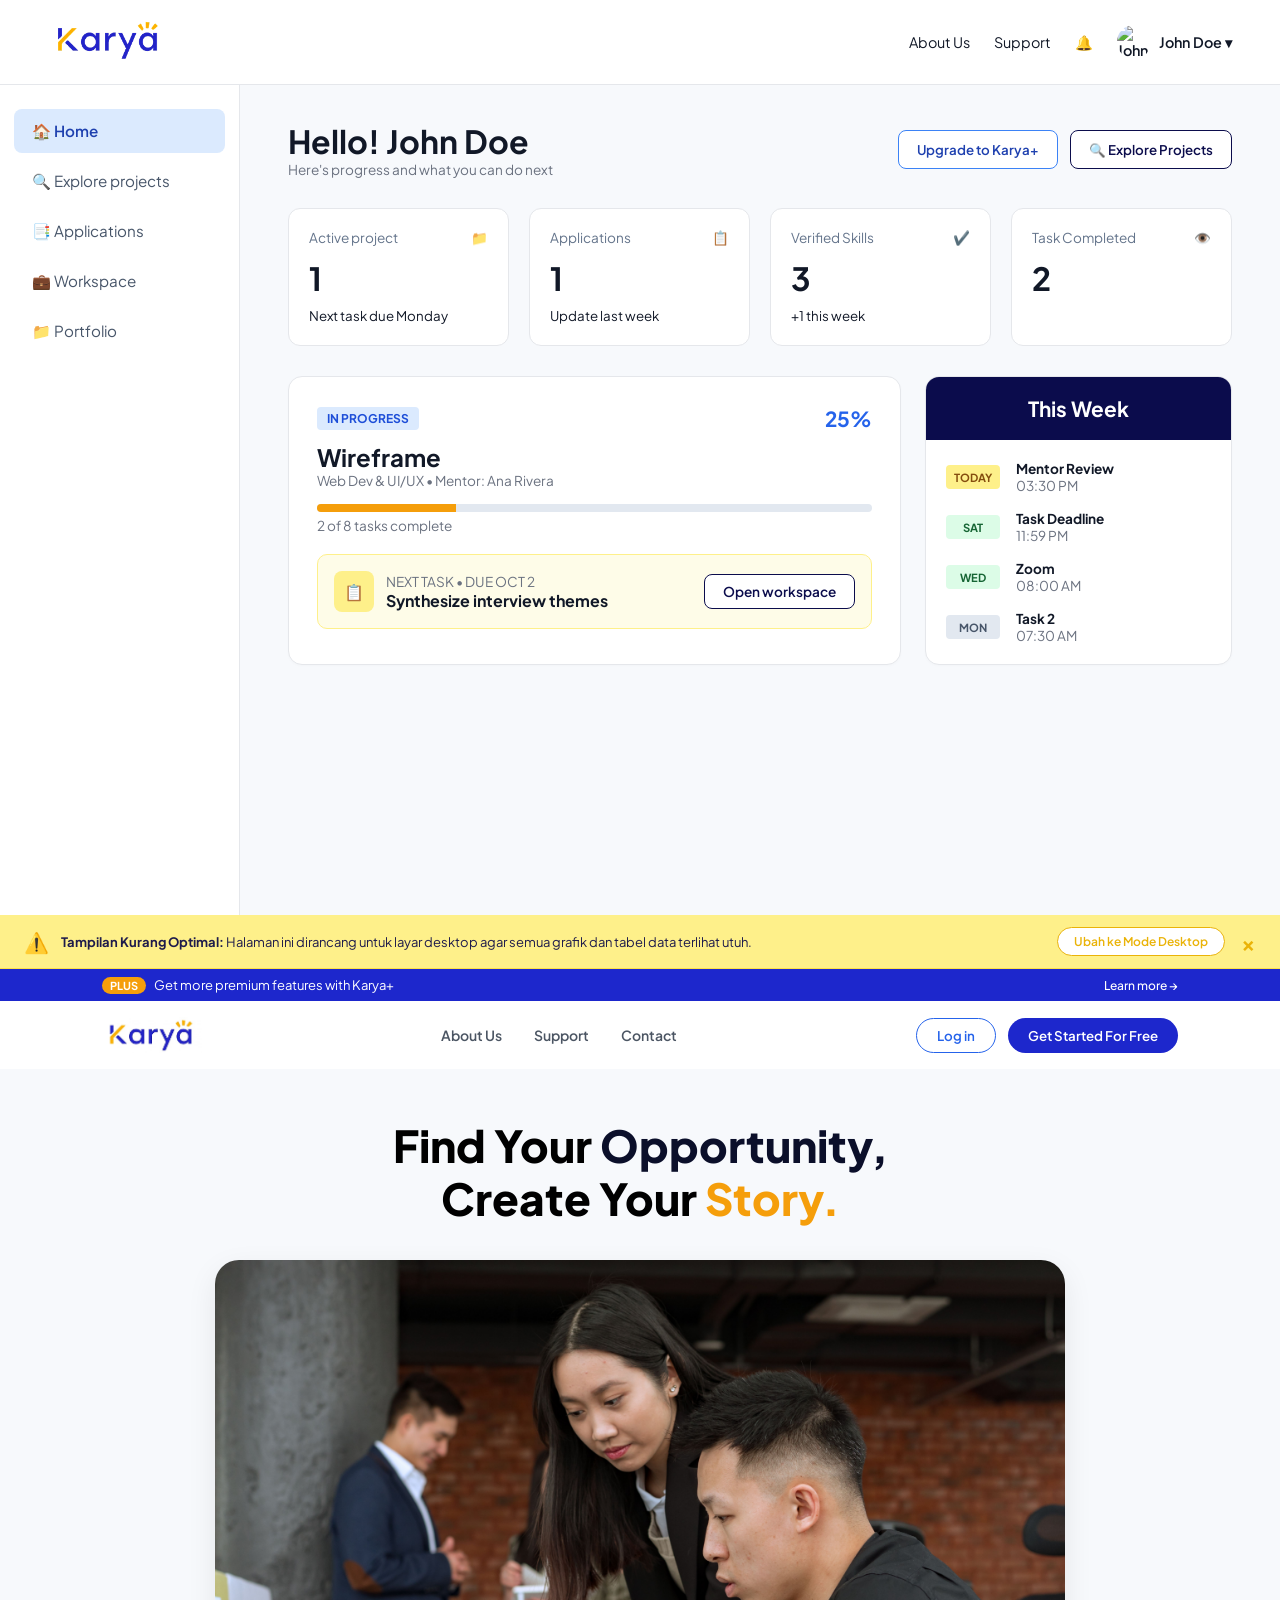
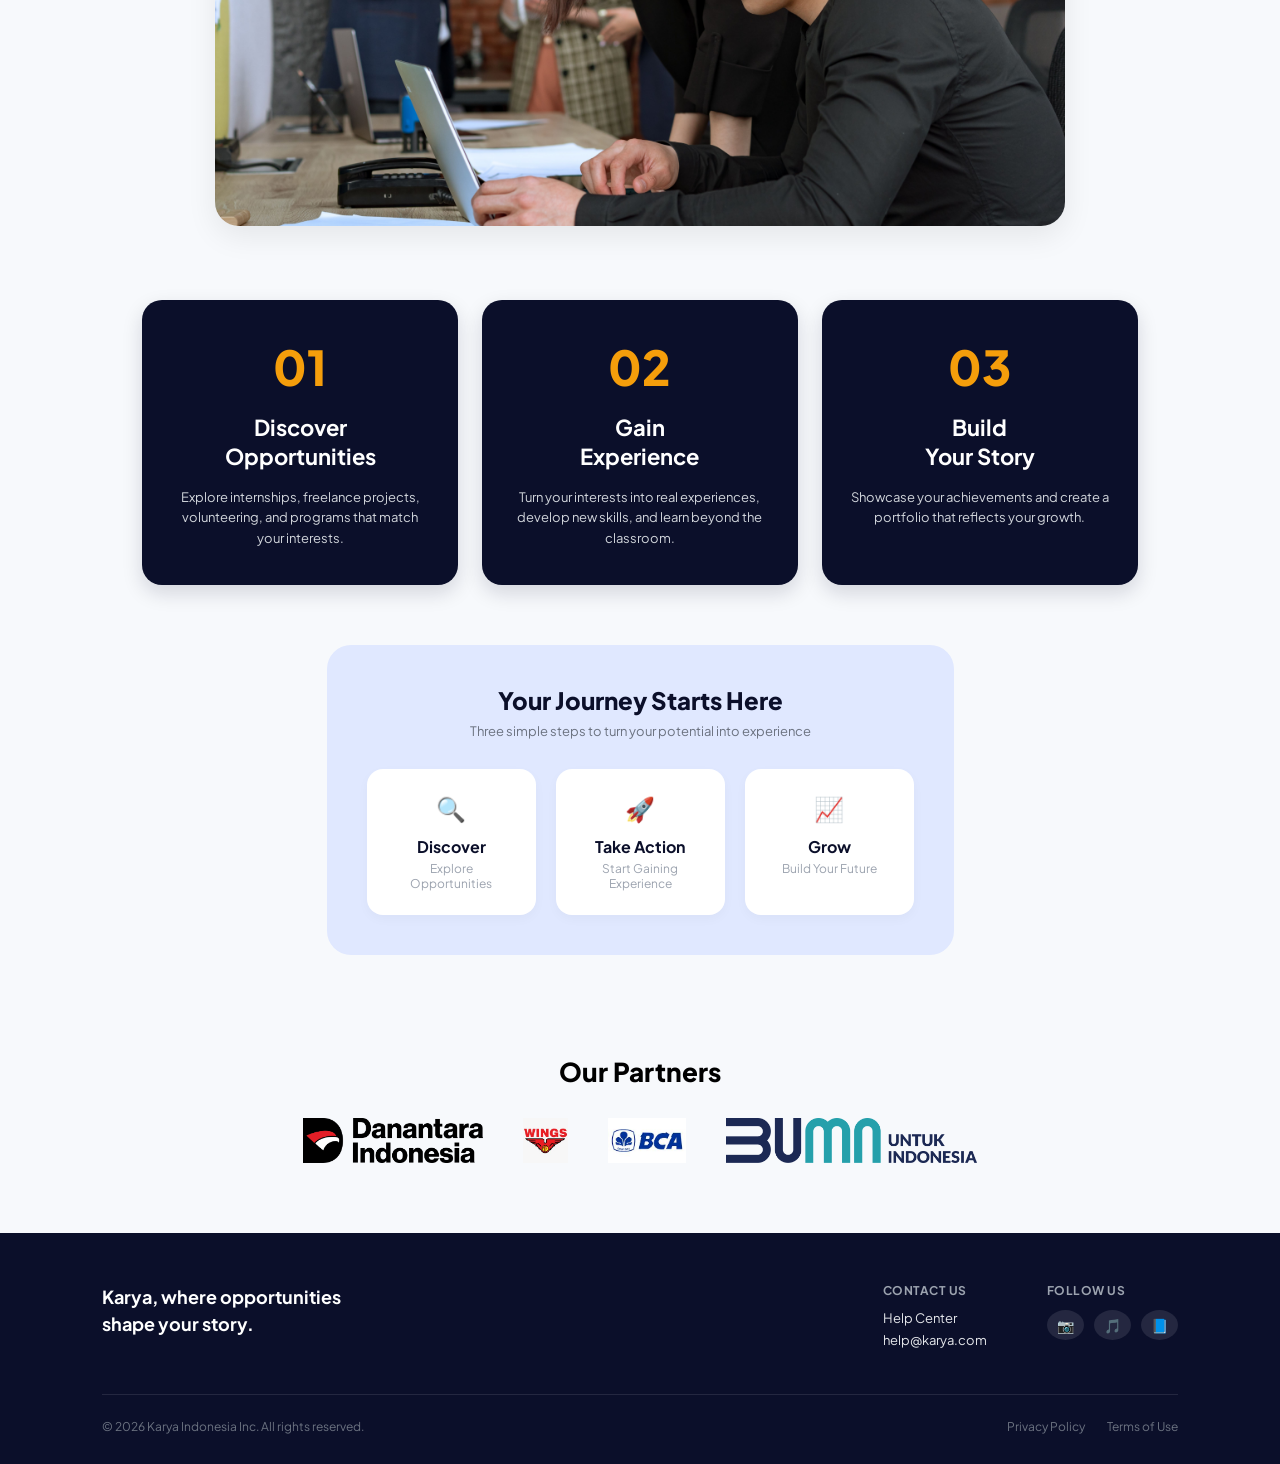
==== commit a3d2c70a: "Merge branch 'main' of https://github.com/tharmussy/Karya" ====
--- a/index.html
+++ b/index.html
@@ -141,4 +141,156 @@
   </div>
 
 </body>
+</html><!DOCTYPE html>
+<html lang="id">
+<head>
+    <meta charset="UTF-8">
+    <meta name="viewport" content="width=device-width, initial-scale=1.0">
+    <title>Karya - Landing Page</title>
+    <!-- Menghubungkan ke file CSS -->
+    <link rel="stylesheet" href="style.css">
+    <!-- Font Plus Jakarta Sans dari Google Fonts -->
+    <link rel="preconnect" href="https://fonts.googleapis.com">
+    <link rel="preconnect" href="https://fonts.gstatic.com" crossorigin>
+    <link href="https://fonts.googleapis.com/css2?family=Plus+Jakarta+Sans:wght@400;600;700;800&display=swap" rel="stylesheet">
+</head>
+<body>
+
+    <!-- BANNER PERINGATAN KUNING -->
+    <div class="warning-banner">
+        <div class="warning-content">
+            <span class="warning-icon">⚠️</span>
+            <p><strong>Tampilan Kurang Optimal:</strong> Halaman ini dirancang untuk layar desktop agar semua grafik dan tabel data terlihat utuh.</p>
+        </div>
+        <div class="warning-actions">
+            <button class="btn-desktop-mode">Ubah ke Mode Desktop</button>
+            <span class="close-icon">&times;</span>
+        </div>
+    </div>
+
+    <!-- TOP ANNOUNCEMENT BAR (BIRU) -->
+    <div class="top-bar">
+        <span><strong class="badge">PLUS</strong> Get more premium features with Karya+</span>
+        <a href="#">Learn more &rarr;</a>
+    </div>
+
+    <!-- NAVBAR -->
+    <header class="navbar">
+        <div class="logo">
+            <img src="images/KARYA.jpeg" alt="Karya Logo" class="logo-img">
+        </div>
+        <nav class="nav-links">
+            <a href="#">About Us</a>
+            <a href="#">Support</a>
+            <a href="#">Contact</a>
+        </nav>
+        <div class="nav-buttons">
+            <button class="btn-outline">Log in</button>
+            <button class="btn-primary">Get Started For Free</button>
+        </div>
+    </header>
+
+    <!-- HERO SECTION -->
+    <section class="hero">
+        <h1>Find Your <span class="highlight-blue">Opportunity,</span><br>Create Your <span class="highlight-yellow">Story.</span></h1>
+        
+        <div class="hero-image-wrapper">
+            <img src="images/HEDDER.jpg" alt="Hero Header Karya" class="hero-img">
+        </div>
+    </section>
+
+    <!-- 3 STEP CARDS SECTION -->
+    <section class="steps-section">
+        <div class="step-card">
+            <div class="step-number">01</div>
+            <h2>Discover<br>Opportunities</h2>
+            <p>Explore internships, freelance projects, volunteering, and programs that match your interests.</p>
+        </div>
+
+        <div class="step-card">
+            <div class="step-number">02</div>
+            <h2>Gain<br>Experience</h2>
+            <p>Turn your interests into real experiences, develop new skills, and learn beyond the classroom.</p>
+        </div>
+
+        <div class="step-card">
+            <div class="step-number">03</div>
+            <h2>Build<br>Your Story</h2>
+            <p>Showcase your achievements and create a portfolio that reflects your growth.</p>
+        </div>
+    </section>
+
+    <!-- JOURNEY SECTION -->
+    <section class="journey-section">
+        <div class="journey-box">
+            <h2>Your Journey Starts Here</h2>
+            <p class="journey-sub">Three simple steps to turn your potential into experience</p>
+
+            <div class="journey-cards">
+                <div class="j-card">
+                    <div class="icon">🔍</div>
+                    <h3>Discover</h3>
+                    <p>Explore Opportunities</p>
+                </div>
+
+                <div class="j-card">
+                    <div class="icon">🚀</div>
+                    <h3>Take Action</h3>
+                    <p>Start Gaining Experience</p>
+                </div>
+
+                <div class="j-card">
+                    <div class="icon">📈</div>
+                    <h3>Grow</h3>
+                    <p>Build Your Future</p>
+                </div>
+            </div>
+        </div>
+    </section>
+
+    <!-- OUR PARTNERS SECTION -->
+    <section class="partners-section">
+        <h2>Our Partners</h2>
+        <div class="partner-logos">
+            <img src="images/DANANTARAINDONESIA.png" alt="Danantara Indonesia">
+            <img src="images/WINGS.jpeg" alt="Wings Group">
+            <img src="images/BCA.png" alt="BCA">
+            <img src="images/BUMN.png" alt="BUMN">
+        </div>
+    </section>
+
+    <!-- FOOTER -->
+    <footer class="footer">
+        <div class="footer-top">
+            <div class="footer-brand">
+                <h3>Karya, where opportunities<br>shape your story.</h3>
+            </div>
+            
+            <div class="footer-info">
+                <div class="footer-col">
+                    <h4>Contact Us</h4>
+                    <p>Help Center</p>
+                    <p>help@karya.com</p>
+                </div>
+                <div class="footer-col">
+                    <h4>Follow Us</h4>
+                    <div class="social-icons">
+                        <span class="social-btn">📷</span>
+                        <span class="social-btn">🎵</span>
+                        <span class="social-btn">📘</span>
+                    </div>
+                </div>
+            </div>
+        </div>
+
+        <div class="footer-bottom">
+            <p>&copy; 2026 Karya Indonesia Inc. All rights reserved.</p>
+            <div class="footer-links">
+                <a href="#">Privacy Policy</a>
+                <a href="#">Terms of Use</a>
+            </div>
+        </div>
+    </footer>
+
+</body>
 </html>
--- a/style.css
+++ b/style.css
@@ -217,4 +217,396 @@
 }
 .day-tag.gold { background: #fef08a; color: #854d0e; }
 .day-tag.green { background: #dcfce7; color: #166534; }
-.day-tag.gray { background: #e2e8f0; color: #475569; }+.day-tag.gray { background: #e2e8f0; color: #475569; }/* RESET & FONTS */
+* {
+    margin: 0;
+    padding: 0;
+    box-sizing: border-box;
+    font-family: 'Plus Jakarta Sans', sans-serif;
+}
+
+body {
+    background-color: #f7f9fc;
+    color: #111827;
+    overflow-x: hidden;
+}
+
+/* BANNER PERINGATAN KUNING */
+.warning-banner {
+    background-color: #fef08a; /* Warna kuning dari Figma */
+    color: #1e1b4b;
+    display: flex;
+    justify-content: space-between;
+    align-items: center;
+    padding: 12px 24px;
+    font-size: 13px;
+    border-bottom: 1px solid #fde047;
+}
+
+.warning-content {
+    display: flex;
+    align-items: center;
+    gap: 12px;
+}
+
+.warning-icon {
+    font-size: 20px;
+}
+
+.warning-actions {
+    display: flex;
+    align-items: center;
+    gap: 16px;
+}
+
+.btn-desktop-mode {
+    background-color: #ffffff;
+    color: #eab308;
+    border: 1px solid #eab308;
+    padding: 6px 16px;
+    border-radius: 16px;
+    font-weight: 600;
+    font-size: 12px;
+    cursor: pointer;
+    transition: all 0.2s;
+}
+
+.btn-desktop-mode:hover {
+    background-color: #fef9c3;
+}
+
+.close-icon {
+    font-size: 22px;
+    color: #eab308;
+    cursor: pointer;
+    font-weight: bold;
+    line-height: 1;
+}
+
+/* TOP ANNOUNCEMENT BAR (BIRU) */
+.top-bar {
+    background-color: #1d27cc;
+    color: #ffffff;
+    text-align: center;
+    padding: 8px 16px;
+    font-size: 13px;
+    display: flex;
+    justify-content: space-between;
+    align-items: center;
+    padding-left: 8%;
+    padding-right: 8%;
+}
+
+.top-bar .badge {
+    background-color: #f59e0b;
+    color: #ffffff;
+    padding: 2px 8px;
+    border-radius: 12px;
+    font-size: 11px;
+    margin-right: 6px;
+    font-weight: 700;
+}
+
+.top-bar a {
+    color: #ffffff;
+    text-decoration: none;
+    font-weight: 500;
+    font-size: 12px;
+}
+
+.top-bar a:hover {
+    text-decoration: underline;
+}
+
+/* NAVBAR */
+.navbar {
+    display: flex;
+    justify-content: space-between;
+    align-items: center;
+    padding: 16px 8%;
+    background-color: #ffffff;
+}
+
+.logo {
+    display: flex;
+    align-items: center;
+}
+
+.logo-img {
+    height: 36px;
+    width: auto;
+    object-fit: contain;
+}
+
+.nav-links {
+    display: flex;
+    gap: 32px;
+}
+
+.nav-links a {
+    text-decoration: none;
+    color: #4b5563;
+    font-weight: 600;
+    font-size: 14px;
+    transition: color 0.2s;
+}
+
+.nav-links a:hover {
+    color: #1e1b4b;
+}
+
+.nav-buttons {
+    display: flex;
+    gap: 12px;
+}
+
+.btn-outline {
+    background: transparent;
+    border: 1px solid #2563eb;
+    padding: 8px 20px;
+    border-radius: 20px;
+    font-weight: 600;
+    cursor: pointer;
+    color: #2563eb;
+}
+
+.btn-primary {
+    background-color: #1d27cc;
+    color: #ffffff;
+    border: none;
+    padding: 8px 20px;
+    border-radius: 20px;
+    font-weight: 600;
+    cursor: pointer;
+}
+
+/* HERO SECTION */
+.hero {
+    text-align: center;
+    padding: 50px 20px 30px;
+}
+
+.hero h1 {
+    font-size: 44px;
+    font-weight: 800;
+    line-height: 1.2;
+    color: #000000;
+    margin-bottom: 35px;
+}
+
+.highlight-blue {
+    color: #0b0f2a;
+}
+
+.highlight-yellow {
+    color: #f59e0b;
+}
+
+.hero-image-wrapper {
+    max-width: 850px;
+    margin: 0 auto;
+}
+
+.hero-img {
+    width: 100%;
+    height: auto;
+    border-radius: 24px;
+    box-shadow: 0 10px 30px rgba(0,0,0,0.08);
+}
+
+/* STEP CARDS SECTION */
+.steps-section {
+    display: flex;
+    justify-content: center;
+    gap: 24px;
+    padding: 40px 8%;
+    max-width: 1200px;
+    margin: 0 auto;
+}
+
+.step-card {
+    background-color: #0b0f2a;
+    color: #ffffff;
+    border-radius: 20px;
+    padding: 36px 28px;
+    flex: 1;
+    text-align: center;
+    box-shadow: 0 8px 20px rgba(11, 15, 42, 0.15);
+}
+
+.step-number {
+    font-size: 48px;
+    font-weight: 800;
+    color: #f59e0b;
+    margin-bottom: 16px;
+}
+
+.step-card h2 {
+    font-size: 22px;
+    font-weight: 700;
+    margin-bottom: 16px;
+    line-height: 1.3;
+}
+
+.step-card p {
+    font-size: 13px;
+    color: #d1d5db;
+    line-height: 1.6;
+}
+
+/* JOURNEY SECTION */
+.journey-section {
+    padding: 20px 8% 50px;
+    max-width: 1200px;
+    margin: 0 auto;
+}
+
+.journey-box {
+    background-color: #e0e8ff;
+    border-radius: 24px;
+    padding: 40px;
+    text-align: center;
+}
+
+.journey-box h2 {
+    font-size: 24px;
+    font-weight: 800;
+    color: #0b0f2a;
+    margin-bottom: 8px;
+}
+
+.journey-sub {
+    font-size: 13px;
+    color: #6b7280;
+    margin-bottom: 30px;
+}
+
+.journey-cards {
+    display: flex;
+    gap: 20px;
+    justify-content: center;
+}
+
+.j-card {
+    background: #ffffff;
+    border-radius: 16px;
+    padding: 24px;
+    flex: 1;
+    box-shadow: 0 4px 12px rgba(0,0,0,0.03);
+}
+
+.j-card .icon {
+    font-size: 24px;
+    margin-bottom: 12px;
+}
+
+.j-card h3 {
+    font-size: 16px;
+    font-weight: 700;
+    color: #0b0f2a;
+    margin-bottom: 4px;
+}
+
+.j-card p {
+    font-size: 12px;
+    color: #9ca3af;
+}
+
+/* PARTNERS SECTION */
+.partners-section {
+    text-align: center;
+    padding: 50px 20px 70px;
+}
+
+.partners-section h2 {
+    font-size: 26px;
+    font-weight: 800;
+    color: #000000;
+    margin-bottom: 30px;
+}
+
+.partner-logos {
+    display: flex;
+    justify-content: center;
+    align-items: center;
+    gap: 40px;
+    flex-wrap: wrap;
+}
+
+.partner-logos img {
+    max-height: 45px;
+    width: auto;
+    object-fit: contain;
+}
+
+/* FOOTER */
+.footer {
+    background-color: #0b0f2a;
+    color: #ffffff;
+    padding: 50px 8% 30px;
+}
+
+.footer-top {
+    display: flex;
+    justify-content: space-between;
+    align-items: flex-start;
+    padding-bottom: 40px;
+    border-bottom: 1px solid rgba(255,255,255,0.1);
+}
+
+.footer-brand h3 {
+    font-size: 18px;
+    font-weight: 700;
+    line-height: 1.5;
+}
+
+.footer-info {
+    display: flex;
+    gap: 60px;
+}
+
+.footer-col h4 {
+    font-size: 12px;
+    color: #9ca3af;
+    margin-bottom: 12px;
+    text-transform: uppercase;
+    letter-spacing: 0.5px;
+}
+
+.footer-col p {
+    font-size: 13px;
+    color: #e5e7eb;
+    margin-bottom: 6px;
+}
+
+.social-icons {
+    display: flex;
+    gap: 10px;
+}
+
+.social-btn {
+    background: rgba(255,255,255,0.1);
+    padding: 6px 10px;
+    border-radius: 50%;
+    cursor: pointer;
+    font-size: 14px;
+}
+
+.footer-bottom {
+    display: flex;
+    justify-content: space-between;
+    align-items: center;
+    padding-top: 24px;
+    font-size: 12px;
+    color: #6b7280;
+}
+
+.footer-links a {
+    color: #6b7280;
+    text-decoration: none;
+    margin-left: 20px;
+}
+
+.footer-links a:hover {
+    color: #ffffff;
+}
--- a/style.css
+++ b/style.css
@@ -217,4 +217,396 @@
 }
 .day-tag.gold { background: #fef08a; color: #854d0e; }
 .day-tag.green { background: #dcfce7; color: #166534; }
-.day-tag.gray { background: #e2e8f0; color: #475569; }+.day-tag.gray { background: #e2e8f0; color: #475569; }/* RESET & FONTS */
+* {
+    margin: 0;
+    padding: 0;
+    box-sizing: border-box;
+    font-family: 'Plus Jakarta Sans', sans-serif;
+}
+
+body {
+    background-color: #f7f9fc;
+    color: #111827;
+    overflow-x: hidden;
+}
+
+/* BANNER PERINGATAN KUNING */
+.warning-banner {
+    background-color: #fef08a; /* Warna kuning dari Figma */
+    color: #1e1b4b;
+    display: flex;
+    justify-content: space-between;
+    align-items: center;
+    padding: 12px 24px;
+    font-size: 13px;
+    border-bottom: 1px solid #fde047;
+}
+
+.warning-content {
+    display: flex;
+    align-items: center;
+    gap: 12px;
+}
+
+.warning-icon {
+    font-size: 20px;
+}
+
+.warning-actions {
+    display: flex;
+    align-items: center;
+    gap: 16px;
+}
+
+.btn-desktop-mode {
+    background-color: #ffffff;
+    color: #eab308;
+    border: 1px solid #eab308;
+    padding: 6px 16px;
+    border-radius: 16px;
+    font-weight: 600;
+    font-size: 12px;
+    cursor: pointer;
+    transition: all 0.2s;
+}
+
+.btn-desktop-mode:hover {
+    background-color: #fef9c3;
+}
+
+.close-icon {
+    font-size: 22px;
+    color: #eab308;
+    cursor: pointer;
+    font-weight: bold;
+    line-height: 1;
+}
+
+/* TOP ANNOUNCEMENT BAR (BIRU) */
+.top-bar {
+    background-color: #1d27cc;
+    color: #ffffff;
+    text-align: center;
+    padding: 8px 16px;
+    font-size: 13px;
+    display: flex;
+    justify-content: space-between;
+    align-items: center;
+    padding-left: 8%;
+    padding-right: 8%;
+}
+
+.top-bar .badge {
+    background-color: #f59e0b;
+    color: #ffffff;
+    padding: 2px 8px;
+    border-radius: 12px;
+    font-size: 11px;
+    margin-right: 6px;
+    font-weight: 700;
+}
+
+.top-bar a {
+    color: #ffffff;
+    text-decoration: none;
+    font-weight: 500;
+    font-size: 12px;
+}
+
+.top-bar a:hover {
+    text-decoration: underline;
+}
+
+/* NAVBAR */
+.navbar {
+    display: flex;
+    justify-content: space-between;
+    align-items: center;
+    padding: 16px 8%;
+    background-color: #ffffff;
+}
+
+.logo {
+    display: flex;
+    align-items: center;
+}
+
+.logo-img {
+    height: 36px;
+    width: auto;
+    object-fit: contain;
+}
+
+.nav-links {
+    display: flex;
+    gap: 32px;
+}
+
+.nav-links a {
+    text-decoration: none;
+    color: #4b5563;
+    font-weight: 600;
+    font-size: 14px;
+    transition: color 0.2s;
+}
+
+.nav-links a:hover {
+    color: #1e1b4b;
+}
+
+.nav-buttons {
+    display: flex;
+    gap: 12px;
+}
+
+.btn-outline {
+    background: transparent;
+    border: 1px solid #2563eb;
+    padding: 8px 20px;
+    border-radius: 20px;
+    font-weight: 600;
+    cursor: pointer;
+    color: #2563eb;
+}
+
+.btn-primary {
+    background-color: #1d27cc;
+    color: #ffffff;
+    border: none;
+    padding: 8px 20px;
+    border-radius: 20px;
+    font-weight: 600;
+    cursor: pointer;
+}
+
+/* HERO SECTION */
+.hero {
+    text-align: center;
+    padding: 50px 20px 30px;
+}
+
+.hero h1 {
+    font-size: 44px;
+    font-weight: 800;
+    line-height: 1.2;
+    color: #000000;
+    margin-bottom: 35px;
+}
+
+.highlight-blue {
+    color: #0b0f2a;
+}
+
+.highlight-yellow {
+    color: #f59e0b;
+}
+
+.hero-image-wrapper {
+    max-width: 850px;
+    margin: 0 auto;
+}
+
+.hero-img {
+    width: 100%;
+    height: auto;
+    border-radius: 24px;
+    box-shadow: 0 10px 30px rgba(0,0,0,0.08);
+}
+
+/* STEP CARDS SECTION */
+.steps-section {
+    display: flex;
+    justify-content: center;
+    gap: 24px;
+    padding: 40px 8%;
+    max-width: 1200px;
+    margin: 0 auto;
+}
+
+.step-card {
+    background-color: #0b0f2a;
+    color: #ffffff;
+    border-radius: 20px;
+    padding: 36px 28px;
+    flex: 1;
+    text-align: center;
+    box-shadow: 0 8px 20px rgba(11, 15, 42, 0.15);
+}
+
+.step-number {
+    font-size: 48px;
+    font-weight: 800;
+    color: #f59e0b;
+    margin-bottom: 16px;
+}
+
+.step-card h2 {
+    font-size: 22px;
+    font-weight: 700;
+    margin-bottom: 16px;
+    line-height: 1.3;
+}
+
+.step-card p {
+    font-size: 13px;
+    color: #d1d5db;
+    line-height: 1.6;
+}
+
+/* JOURNEY SECTION */
+.journey-section {
+    padding: 20px 8% 50px;
+    max-width: 1200px;
+    margin: 0 auto;
+}
+
+.journey-box {
+    background-color: #e0e8ff;
+    border-radius: 24px;
+    padding: 40px;
+    text-align: center;
+}
+
+.journey-box h2 {
+    font-size: 24px;
+    font-weight: 800;
+    color: #0b0f2a;
+    margin-bottom: 8px;
+}
+
+.journey-sub {
+    font-size: 13px;
+    color: #6b7280;
+    margin-bottom: 30px;
+}
+
+.journey-cards {
+    display: flex;
+    gap: 20px;
+    justify-content: center;
+}
+
+.j-card {
+    background: #ffffff;
+    border-radius: 16px;
+    padding: 24px;
+    flex: 1;
+    box-shadow: 0 4px 12px rgba(0,0,0,0.03);
+}
+
+.j-card .icon {
+    font-size: 24px;
+    margin-bottom: 12px;
+}
+
+.j-card h3 {
+    font-size: 16px;
+    font-weight: 700;
+    color: #0b0f2a;
+    margin-bottom: 4px;
+}
+
+.j-card p {
+    font-size: 12px;
+    color: #9ca3af;
+}
+
+/* PARTNERS SECTION */
+.partners-section {
+    text-align: center;
+    padding: 50px 20px 70px;
+}
+
+.partners-section h2 {
+    font-size: 26px;
+    font-weight: 800;
+    color: #000000;
+    margin-bottom: 30px;
+}
+
+.partner-logos {
+    display: flex;
+    justify-content: center;
+    align-items: center;
+    gap: 40px;
+    flex-wrap: wrap;
+}
+
+.partner-logos img {
+    max-height: 45px;
+    width: auto;
+    object-fit: contain;
+}
+
+/* FOOTER */
+.footer {
+    background-color: #0b0f2a;
+    color: #ffffff;
+    padding: 50px 8% 30px;
+}
+
+.footer-top {
+    display: flex;
+    justify-content: space-between;
+    align-items: flex-start;
+    padding-bottom: 40px;
+    border-bottom: 1px solid rgba(255,255,255,0.1);
+}
+
+.footer-brand h3 {
+    font-size: 18px;
+    font-weight: 700;
+    line-height: 1.5;
+}
+
+.footer-info {
+    display: flex;
+    gap: 60px;
+}
+
+.footer-col h4 {
+    font-size: 12px;
+    color: #9ca3af;
+    margin-bottom: 12px;
+    text-transform: uppercase;
+    letter-spacing: 0.5px;
+}
+
+.footer-col p {
+    font-size: 13px;
+    color: #e5e7eb;
+    margin-bottom: 6px;
+}
+
+.social-icons {
+    display: flex;
+    gap: 10px;
+}
+
+.social-btn {
+    background: rgba(255,255,255,0.1);
+    padding: 6px 10px;
+    border-radius: 50%;
+    cursor: pointer;
+    font-size: 14px;
+}
+
+.footer-bottom {
+    display: flex;
+    justify-content: space-between;
+    align-items: center;
+    padding-top: 24px;
+    font-size: 12px;
+    color: #6b7280;
+}
+
+.footer-links a {
+    color: #6b7280;
+    text-decoration: none;
+    margin-left: 20px;
+}
+
+.footer-links a:hover {
+    color: #ffffff;
+}
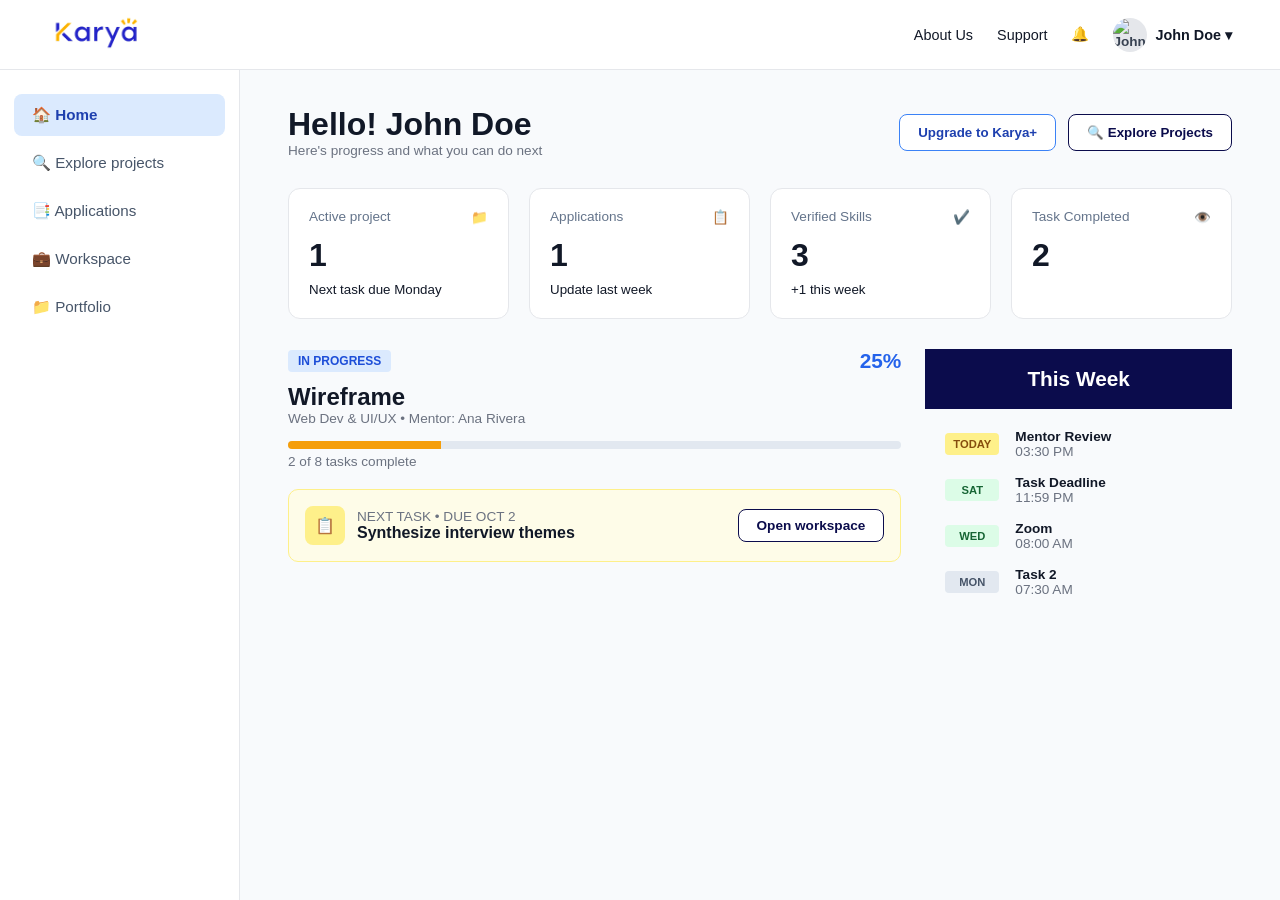
==== commit 033755e4: "update semua pages blm set sidebar supaya fixed" ====
--- a/index.html
+++ b/index.html
@@ -43,7 +43,9 @@
         </div>
         <div class="dash-actions">
           <button class="btn-outline-gold">Upgrade to Karya+</button>
+          <a href="exploreprojects.html">
           <button class="btn-outline-blue">🔍 Explore Projects</button>
+          </a>
         </div>
       </div>
 
@@ -155,8 +157,8 @@
     <link href="https://fonts.googleapis.com/css2?family=Plus+Jakarta+Sans:wght@400;600;700;800&display=swap" rel="stylesheet">
 </head>
 <body>
-
-    <!-- BANNER PERINGATAN KUNING -->
+<!-- 
+
     <div class="warning-banner">
         <div class="warning-content">
             <span class="warning-icon">⚠️</span>
@@ -168,13 +170,13 @@
         </div>
     </div>
 
-    <!-- TOP ANNOUNCEMENT BAR (BIRU) -->
+    
     <div class="top-bar">
         <span><strong class="badge">PLUS</strong> Get more premium features with Karya+</span>
         <a href="#">Learn more &rarr;</a>
     </div>
 
-    <!-- NAVBAR -->
+    
     <header class="navbar">
         <div class="logo">
             <img src="images/KARYA.jpeg" alt="Karya Logo" class="logo-img">
@@ -190,7 +192,7 @@
         </div>
     </header>
 
-    <!-- HERO SECTION -->
+    
     <section class="hero">
         <h1>Find Your <span class="highlight-blue">Opportunity,</span><br>Create Your <span class="highlight-yellow">Story.</span></h1>
         
@@ -199,7 +201,7 @@
         </div>
     </section>
 
-    <!-- 3 STEP CARDS SECTION -->
+   
     <section class="steps-section">
         <div class="step-card">
             <div class="step-number">01</div>
@@ -220,7 +222,7 @@
         </div>
     </section>
 
-    <!-- JOURNEY SECTION -->
+    
     <section class="journey-section">
         <div class="journey-box">
             <h2>Your Journey Starts Here</h2>
@@ -248,7 +250,7 @@
         </div>
     </section>
 
-    <!-- OUR PARTNERS SECTION -->
+    
     <section class="partners-section">
         <h2>Our Partners</h2>
         <div class="partner-logos">
@@ -259,7 +261,7 @@
         </div>
     </section>
 
-    <!-- FOOTER -->
+    
     <footer class="footer">
         <div class="footer-top">
             <div class="footer-brand">
@@ -290,7 +292,7 @@
                 <a href="#">Terms of Use</a>
             </div>
         </div>
-    </footer>
+    </footer> -->
 
 </body>
 </html>
--- a/style.css
+++ b/style.css
@@ -7,6 +7,7 @@
   display: flex;
   flex-direction: column;
   position: relative;
+  overflow-x: hidden;
 }
 
 a { text-decoration: none; color: inherit; }
@@ -17,16 +18,142 @@
 .flex-between { display: flex; justify-content: space-between; align-items: center; }
 .flex-end { display: flex; justify-content: flex-end; }
 
-/* LOGO POJOK KIRI ATAS PERSIS FIGMA */
+/* ==========================================
+   GLOBAL PARENT LAYOUT & NAVBAR (KONSISTEN)
+   ========================================== */
+.top-nav { 
+  display: flex; 
+  justify-content: space-between; 
+  align-items: center; 
+  padding: 18px 48px; 
+  background: #fff; 
+  border-bottom: 1px solid #e5e7eb; 
+  position: sticky;
+  top: 0;
+  z-index: 100;
+  height: 70px;
+}
+
+.logo-container {
+  display: flex;
+  align-items: center;
+}
+
+.brand-logo { 
+  height: 36px; 
+  width: auto;
+  object-fit: contain; 
+}
+
+.nav-right { 
+  display: flex; 
+  align-items: center; 
+  gap: 24px; 
+  font-size: 0.9rem; 
+}
+
+.nav-item {
+  color: #4b5563;
+  font-weight: 500;
+  transition: color 0.2s;
+}
+
+.nav-item:hover {
+  color: #111827;
+}
+
+.user-profile { 
+  display: flex; 
+  align-items: center; 
+  gap: 8px; 
+  font-weight: 600; 
+  cursor: pointer;
+  color: #111827;
+}
+
+.user-profile img, .avatar { 
+  width: 34px; 
+  height: 34px; 
+  border-radius: 50%; 
+  object-fit: cover;
+  background-color: #e5e7eb;
+  display: flex;
+  align-items: center;
+  justify-content: center;
+  font-size: 0.85rem;
+  color: #374151;
+}
+
+/* ==========================================
+   DASHBOARD & SIDEBAR LAYOUT (KONSISTEN)
+   ========================================== */
+.dashboard-layout { 
+  display: flex; 
+  min-height: calc(100vh - 70px); 
+  flex: 1;
+}
+
+.sidebar {
+    width: 240px; 
+    background: #fff; 
+    border-right: 1px solid #e5e7eb; 
+    padding: 24px 14px; 
+    display: flex; 
+    flex-direction: column; 
+    gap: 6px; 
+    flex-shrink: 0;
+    position: sticky;
+  top: 70px; /* Sesuaikan dengan tinggi top navbar kamu */
+  height: calc(100vh - 70px);
+  align-self: flex-start; /* Supaya tidak ikut meregang mengikuti tinggi konten */
+  overflow-y: auto; /* Supaya kalau menu-nya kepanjangan, bisa di-scroll sendiri */
+}
+
+.side-item { 
+  padding: 12px 18px; 
+  border-radius: 8px; 
+  font-size: 0.95rem; 
+  color: #475569; 
+  display: flex;
+  align-items: center;
+  gap: 10px;
+  transition: all 0.2s;
+}
+
+.side-item.active, .side-item:hover { 
+  background: #dbeafe; 
+  color: #1e40af; 
+  font-weight: 600; 
+}
+
+.dash-content { 
+  flex: 1; 
+  padding: 36px 48px; 
+  background-color: #f8fafc;
+}
+
+.dash-header { 
+  display: flex; 
+  justify-content: space-between; 
+  align-items: center; 
+  margin-bottom: 30px; 
+}
+
+.dash-actions { 
+  display: flex; 
+  gap: 12px; 
+}
+
+/* ==========================================
+   AUTH & ONBOARDING LAYOUT (LOGIN / SIGNIN)
+   ========================================== */
 .auth-header { 
   position: absolute;
   top: 32px;
   left: 48px;
   z-index: 10;
 }
-.brand-logo { height: 44px; object-fit: contain; }
-
-/* AUTH CONTAINER */
+
 .auth-container { 
   max-width: 1380px; 
   margin: 0 auto; 
@@ -61,7 +188,6 @@
   margin-bottom: 24px;
 }
 
-/* PLACEHOLDER FOTO (740px) */
 .auth-image-side {
   width: 100%;
   height: 740px;
@@ -82,30 +208,53 @@
   -webkit-clip-path: url(#figma-union-clip);
 }
 
-/* GOOGLE & FORM INPUTS */
+/* ==========================================
+   BUTTONS & ANIMATION HOVER EFFECTS
+   ========================================== */
+.btn-outline-gold { 
+  border: 1px solid #3b82f6; 
+  background: #fff; 
+  color: #1e40af; 
+  padding: 10px 18px; 
+  border-radius: 8px; 
+  font-weight: 600; 
+  cursor: pointer; 
+  transition: all 0.25s ease-in-out; 
+}
+
+.btn-outline-gold:hover {
+  background: #3b82f6;
+  color: #ffffff;
+  border-color: #2563eb;
+  transform: translateY(-2px);
+  box-shadow: 0 4px 12px rgba(59, 130, 246, 0.25);
+}
+
+.btn-outline-blue { 
+  border: 1px solid #0b0c4c; 
+  background: #fff; 
+  color: #0b0c4c; 
+  padding: 10px 18px; 
+  border-radius: 8px; 
+  font-weight: 600; 
+  cursor: pointer; 
+  transition: all 0.25s ease-in-out; 
+}
+
+.btn-outline-blue:hover {
+  background: #0b0c4c;
+  color: #ffffff;
+  transform: translateY(-2px);
+  box-shadow: 0 4px 12px rgba(11, 12, 76, 0.25);
+}
+
 .btn-google { width: 100%; display: flex; align-items: center; justify-content: center; gap: 12px; background: #fff; border: 1px solid #d1d5db; padding: 12px; border-radius: 10px; font-weight: 600; cursor: pointer; color: #374151; transition: background 0.2s; }
 .btn-google:hover { background: #f9fafb; }
 
-.divider { display: flex; align-items: center; text-align: center; margin: 24px 0; color: #9ca3af; font-size: 0.85rem; }
-.divider::before, .divider::after { content: ''; flex: 1; border-bottom: 1px solid #e5e7eb; }
-.divider span { padding: 0 12px; }
-
-.form-group label { display: block; font-size: 0.85rem; font-weight: 700; margin-bottom: 6px; color: #111827; }
-.form-group input, .input-styled { width: 100%; padding: 12px 16px; border: 1px solid #d1d5db; border-radius: 10px; outline: none; font-size: 0.95rem; background: #fff; }
-.form-group input:focus, .input-styled:focus { border-color: #1d4ed8; box-shadow: 0 0 0 2px rgba(29, 78, 216, 0.1); }
-.input-blue-bg { width: 100%; padding: 12px 16px; border: 1px solid #cbd5e1; border-radius: 10px; outline: none; font-size: 0.95rem; background: #e8f0fe; }
-
-.form-row { display: grid; grid-template-columns: 1fr 1fr; gap: 16px; }
-.checkbox-group { display: flex; gap: 8px; align-items: center; font-size: 0.85rem; margin: 20px 0; color: #374151; }
-.forgot-link { font-size: 0.8rem; color: #2563eb; display: inline-block; margin-top: 6px; }
-
-/* BUTTONS */
 .btn-primary { background: #0b0c4c; color: #fff; border: none; padding: 14px 24px; border-radius: 10px; font-weight: 700; cursor: pointer; transition: background 0.2s; }
 .btn-primary:hover { background: #1a1c75; }
 .btn-primary.full { width: 100%; }
-.btn-blue-soft { background: #e0e7ff; color: #1e3a8a; border: none; padding: 10px 18px; border-radius: 10px; font-weight: 600; cursor: pointer; }
-
-/* OPEN WORKSPACE BUTTON */
+
 .btn-open-workspace {
   background: #ffffff;
   color: #0b0c4c;
@@ -122,56 +271,16 @@
   color: #ffffff;
 }
 
-.auth-foot { font-size: 0.85rem; text-align: center; margin-top: 20px; color: #4b5563; }
-.auth-foot a { color: #2563eb; font-weight: 600; }
-
-/* STEPPER WIZARD CENTERED */
-#onboarding-wrapper {
-  width: 100%;
-  margin-top: 20px;
-}
-.title-center { text-align: center; margin-bottom: 24px; font-size: 1.8rem; font-weight: 800; color: #111827; }
-.stepper { display: flex; align-items: center; justify-content: center; gap: 8px; margin-bottom: 32px; font-size: 0.85rem; color: #9ca3af; }
-.step-item { display: flex; align-items: center; gap: 8px; cursor: pointer; user-select: none; }
-.step-item .num { width: 26px; height: 26px; border-radius: 50%; background: #e5e7eb; color: #6b7280; display: flex; align-items: center; justify-content: center; font-size: 0.8rem; font-weight: 700; transition: all 0.2s; }
-.step-item.active .num { background: #1d4ed8; color: #fff; }
-.step-item.active .label { color: #111827; font-weight: 700; }
-.step-item.completed .num { background: #1d4ed8; color: #fff; }
-.step-item.completed .label { color: #1d4ed8; font-weight: 600; }
-.stepper .line { width: 50px; height: 2px; background: #e5e7eb; transition: background 0.2s; }
-.stepper .line.completed { background: #1d4ed8; }
-
-/* CARDS & CHIPS */
-.wizard-card { max-width: 680px; margin: 0 auto; }
-.card-box { background: #fff; border: 1px solid #e5e7eb; border-radius: 14px; padding: 28px; box-shadow: 0 1px 3px rgba(0,0,0,0.02); }
-.card-box h3 { font-size: 1.1rem; font-weight: 700; color: #111827; }
-.chip-group { display: flex; flex-wrap: wrap; gap: 10px; }
-.chip { padding: 8px 16px; border: 1px solid #d1d5db; border-radius: 8px; background: #fff; cursor: pointer; font-size: 0.85rem; color: #374151; transition: all 0.15s; }
-.chip.selected { background: #fef08a; border-color: #eab308; color: #111827; font-weight: 600; }
-.chip.outline { border-style: dashed; }
-.tag { background: #f3f4f6; padding: 8px 14px; border-radius: 8px; font-size: 0.85rem; font-weight: 600; color: #111827; border: 1px solid #e5e7eb; }
-.badge { background: #dbeafe; color: #1e40af; font-size: 0.75rem; font-weight: 800; padding: 4px 10px; border-radius: 6px; }
-.checkbox-list { display: flex; flex-direction: column; gap: 12px; }
-.check-item { display: flex; align-items: center; gap: 10px; font-size: 0.9rem; color: #374151; cursor: pointer; }
-.check-item input[type="checkbox"] { width: 18px; height: 18px; accent-color: #0b0c4c; }
-
-/* DASHBOARD LAYOUT */
-.top-nav { display: flex; justify-content: space-between; align-items: center; padding: 18px 48px; background: #fff; border-bottom: 1px solid #e5e7eb; }
-.nav-right { display: flex; align-items: center; gap: 24px; font-size: 0.9rem; }
-.user-profile { display: flex; align-items: center; gap: 8px; font-weight: 600; }
-.user-profile img { width: 34px; height: 34px; border-radius: 50%; }
-
-.dashboard-layout { display: flex; min-height: calc(100vh - 70px); }
-.sidebar { width: 240px; background: #fff; border-right: 1px solid #e5e7eb; padding: 24px 14px; display: flex; flex-direction: column; gap: 6px; }
-.side-item { padding: 12px 18px; border-radius: 8px; font-size: 0.95rem; color: #475569; }
-.side-item.active, .side-item:hover { background: #dbeafe; color: #1e40af; font-weight: 600; }
-
-.dash-content { flex: 1; padding: 36px 48px; }
-.dash-header { display: flex; justify-content: space-between; align-items: center; margin-bottom: 30px; }
-.dash-actions { display: flex; gap: 12px; }
-
-.btn-outline-gold { border: 1px solid #3b82f6; background: #fff; color: #1e40af; padding: 10px 18px; border-radius: 8px; font-weight: 600; cursor: pointer; }
-.btn-outline-blue { border: 1px solid #0b0c4c; background: #fff; color: #0b0c4c; padding: 10px 18px; border-radius: 8px; font-weight: 600; cursor: pointer; }
+/* ==========================================
+   COMPONENTS & CARDS
+   ========================================== */
+.divider { display: flex; align-items: center; text-align: center; margin: 24px 0; color: #9ca3af; font-size: 0.85rem; }
+.divider::before, .divider::after { content: ''; flex: 1; border-bottom: 1px solid #e5e7eb; }
+.divider span { padding: 0 12px; }
+
+.form-group label { display: block; font-size: 0.85rem; font-weight: 700; margin-bottom: 6px; color: #111827; }
+.form-group input, .input-styled { width: 100%; padding: 12px 16px; border: 1px solid #d1d5db; border-radius: 10px; outline: none; font-size: 0.95rem; background: #fff; }
+.form-group input:focus, .input-styled:focus { border-color: #1d4ed8; box-shadow: 0 0 0 2px rgba(29, 78, 216, 0.1); }
 
 .stats-grid { display: grid; grid-template-columns: repeat(4, 1fr); gap: 20px; margin-bottom: 30px; }
 .stat-card { background: #fff; border: 1px solid #e5e7eb; border-radius: 12px; padding: 20px; }
@@ -198,7 +307,6 @@
 }
 .schedule-list { padding: 20px; display: flex; flex-direction: column; gap: 16px; }
 
-/* RATAKAN TAG HARI DI WEEKLY SCHEDULE */
 .sched-item { 
   display: flex; 
   gap: 16px; 
@@ -217,396 +325,4 @@
 }
 .day-tag.gold { background: #fef08a; color: #854d0e; }
 .day-tag.green { background: #dcfce7; color: #166534; }
-.day-tag.gray { background: #e2e8f0; color: #475569; }/* RESET & FONTS */
-* {
-    margin: 0;
-    padding: 0;
-    box-sizing: border-box;
-    font-family: 'Plus Jakarta Sans', sans-serif;
-}
-
-body {
-    background-color: #f7f9fc;
-    color: #111827;
-    overflow-x: hidden;
-}
-
-/* BANNER PERINGATAN KUNING */
-.warning-banner {
-    background-color: #fef08a; /* Warna kuning dari Figma */
-    color: #1e1b4b;
-    display: flex;
-    justify-content: space-between;
-    align-items: center;
-    padding: 12px 24px;
-    font-size: 13px;
-    border-bottom: 1px solid #fde047;
-}
-
-.warning-content {
-    display: flex;
-    align-items: center;
-    gap: 12px;
-}
-
-.warning-icon {
-    font-size: 20px;
-}
-
-.warning-actions {
-    display: flex;
-    align-items: center;
-    gap: 16px;
-}
-
-.btn-desktop-mode {
-    background-color: #ffffff;
-    color: #eab308;
-    border: 1px solid #eab308;
-    padding: 6px 16px;
-    border-radius: 16px;
-    font-weight: 600;
-    font-size: 12px;
-    cursor: pointer;
-    transition: all 0.2s;
-}
-
-.btn-desktop-mode:hover {
-    background-color: #fef9c3;
-}
-
-.close-icon {
-    font-size: 22px;
-    color: #eab308;
-    cursor: pointer;
-    font-weight: bold;
-    line-height: 1;
-}
-
-/* TOP ANNOUNCEMENT BAR (BIRU) */
-.top-bar {
-    background-color: #1d27cc;
-    color: #ffffff;
-    text-align: center;
-    padding: 8px 16px;
-    font-size: 13px;
-    display: flex;
-    justify-content: space-between;
-    align-items: center;
-    padding-left: 8%;
-    padding-right: 8%;
-}
-
-.top-bar .badge {
-    background-color: #f59e0b;
-    color: #ffffff;
-    padding: 2px 8px;
-    border-radius: 12px;
-    font-size: 11px;
-    margin-right: 6px;
-    font-weight: 700;
-}
-
-.top-bar a {
-    color: #ffffff;
-    text-decoration: none;
-    font-weight: 500;
-    font-size: 12px;
-}
-
-.top-bar a:hover {
-    text-decoration: underline;
-}
-
-/* NAVBAR */
-.navbar {
-    display: flex;
-    justify-content: space-between;
-    align-items: center;
-    padding: 16px 8%;
-    background-color: #ffffff;
-}
-
-.logo {
-    display: flex;
-    align-items: center;
-}
-
-.logo-img {
-    height: 36px;
-    width: auto;
-    object-fit: contain;
-}
-
-.nav-links {
-    display: flex;
-    gap: 32px;
-}
-
-.nav-links a {
-    text-decoration: none;
-    color: #4b5563;
-    font-weight: 600;
-    font-size: 14px;
-    transition: color 0.2s;
-}
-
-.nav-links a:hover {
-    color: #1e1b4b;
-}
-
-.nav-buttons {
-    display: flex;
-    gap: 12px;
-}
-
-.btn-outline {
-    background: transparent;
-    border: 1px solid #2563eb;
-    padding: 8px 20px;
-    border-radius: 20px;
-    font-weight: 600;
-    cursor: pointer;
-    color: #2563eb;
-}
-
-.btn-primary {
-    background-color: #1d27cc;
-    color: #ffffff;
-    border: none;
-    padding: 8px 20px;
-    border-radius: 20px;
-    font-weight: 600;
-    cursor: pointer;
-}
-
-/* HERO SECTION */
-.hero {
-    text-align: center;
-    padding: 50px 20px 30px;
-}
-
-.hero h1 {
-    font-size: 44px;
-    font-weight: 800;
-    line-height: 1.2;
-    color: #000000;
-    margin-bottom: 35px;
-}
-
-.highlight-blue {
-    color: #0b0f2a;
-}
-
-.highlight-yellow {
-    color: #f59e0b;
-}
-
-.hero-image-wrapper {
-    max-width: 850px;
-    margin: 0 auto;
-}
-
-.hero-img {
-    width: 100%;
-    height: auto;
-    border-radius: 24px;
-    box-shadow: 0 10px 30px rgba(0,0,0,0.08);
-}
-
-/* STEP CARDS SECTION */
-.steps-section {
-    display: flex;
-    justify-content: center;
-    gap: 24px;
-    padding: 40px 8%;
-    max-width: 1200px;
-    margin: 0 auto;
-}
-
-.step-card {
-    background-color: #0b0f2a;
-    color: #ffffff;
-    border-radius: 20px;
-    padding: 36px 28px;
-    flex: 1;
-    text-align: center;
-    box-shadow: 0 8px 20px rgba(11, 15, 42, 0.15);
-}
-
-.step-number {
-    font-size: 48px;
-    font-weight: 800;
-    color: #f59e0b;
-    margin-bottom: 16px;
-}
-
-.step-card h2 {
-    font-size: 22px;
-    font-weight: 700;
-    margin-bottom: 16px;
-    line-height: 1.3;
-}
-
-.step-card p {
-    font-size: 13px;
-    color: #d1d5db;
-    line-height: 1.6;
-}
-
-/* JOURNEY SECTION */
-.journey-section {
-    padding: 20px 8% 50px;
-    max-width: 1200px;
-    margin: 0 auto;
-}
-
-.journey-box {
-    background-color: #e0e8ff;
-    border-radius: 24px;
-    padding: 40px;
-    text-align: center;
-}
-
-.journey-box h2 {
-    font-size: 24px;
-    font-weight: 800;
-    color: #0b0f2a;
-    margin-bottom: 8px;
-}
-
-.journey-sub {
-    font-size: 13px;
-    color: #6b7280;
-    margin-bottom: 30px;
-}
-
-.journey-cards {
-    display: flex;
-    gap: 20px;
-    justify-content: center;
-}
-
-.j-card {
-    background: #ffffff;
-    border-radius: 16px;
-    padding: 24px;
-    flex: 1;
-    box-shadow: 0 4px 12px rgba(0,0,0,0.03);
-}
-
-.j-card .icon {
-    font-size: 24px;
-    margin-bottom: 12px;
-}
-
-.j-card h3 {
-    font-size: 16px;
-    font-weight: 700;
-    color: #0b0f2a;
-    margin-bottom: 4px;
-}
-
-.j-card p {
-    font-size: 12px;
-    color: #9ca3af;
-}
-
-/* PARTNERS SECTION */
-.partners-section {
-    text-align: center;
-    padding: 50px 20px 70px;
-}
-
-.partners-section h2 {
-    font-size: 26px;
-    font-weight: 800;
-    color: #000000;
-    margin-bottom: 30px;
-}
-
-.partner-logos {
-    display: flex;
-    justify-content: center;
-    align-items: center;
-    gap: 40px;
-    flex-wrap: wrap;
-}
-
-.partner-logos img {
-    max-height: 45px;
-    width: auto;
-    object-fit: contain;
-}
-
-/* FOOTER */
-.footer {
-    background-color: #0b0f2a;
-    color: #ffffff;
-    padding: 50px 8% 30px;
-}
-
-.footer-top {
-    display: flex;
-    justify-content: space-between;
-    align-items: flex-start;
-    padding-bottom: 40px;
-    border-bottom: 1px solid rgba(255,255,255,0.1);
-}
-
-.footer-brand h3 {
-    font-size: 18px;
-    font-weight: 700;
-    line-height: 1.5;
-}
-
-.footer-info {
-    display: flex;
-    gap: 60px;
-}
-
-.footer-col h4 {
-    font-size: 12px;
-    color: #9ca3af;
-    margin-bottom: 12px;
-    text-transform: uppercase;
-    letter-spacing: 0.5px;
-}
-
-.footer-col p {
-    font-size: 13px;
-    color: #e5e7eb;
-    margin-bottom: 6px;
-}
-
-.social-icons {
-    display: flex;
-    gap: 10px;
-}
-
-.social-btn {
-    background: rgba(255,255,255,0.1);
-    padding: 6px 10px;
-    border-radius: 50%;
-    cursor: pointer;
-    font-size: 14px;
-}
-
-.footer-bottom {
-    display: flex;
-    justify-content: space-between;
-    align-items: center;
-    padding-top: 24px;
-    font-size: 12px;
-    color: #6b7280;
-}
-
-.footer-links a {
-    color: #6b7280;
-    text-decoration: none;
-    margin-left: 20px;
-}
-
-.footer-links a:hover {
-    color: #ffffff;
-}+.day-tag.gray { background: #e2e8f0; color: #475569; }
--- a/style.css
+++ b/style.css
@@ -7,6 +7,7 @@
   display: flex;
   flex-direction: column;
   position: relative;
+  overflow-x: hidden;
 }
 
 a { text-decoration: none; color: inherit; }
@@ -17,16 +18,142 @@
 .flex-between { display: flex; justify-content: space-between; align-items: center; }
 .flex-end { display: flex; justify-content: flex-end; }
 
-/* LOGO POJOK KIRI ATAS PERSIS FIGMA */
+/* ==========================================
+   GLOBAL PARENT LAYOUT & NAVBAR (KONSISTEN)
+   ========================================== */
+.top-nav { 
+  display: flex; 
+  justify-content: space-between; 
+  align-items: center; 
+  padding: 18px 48px; 
+  background: #fff; 
+  border-bottom: 1px solid #e5e7eb; 
+  position: sticky;
+  top: 0;
+  z-index: 100;
+  height: 70px;
+}
+
+.logo-container {
+  display: flex;
+  align-items: center;
+}
+
+.brand-logo { 
+  height: 36px; 
+  width: auto;
+  object-fit: contain; 
+}
+
+.nav-right { 
+  display: flex; 
+  align-items: center; 
+  gap: 24px; 
+  font-size: 0.9rem; 
+}
+
+.nav-item {
+  color: #4b5563;
+  font-weight: 500;
+  transition: color 0.2s;
+}
+
+.nav-item:hover {
+  color: #111827;
+}
+
+.user-profile { 
+  display: flex; 
+  align-items: center; 
+  gap: 8px; 
+  font-weight: 600; 
+  cursor: pointer;
+  color: #111827;
+}
+
+.user-profile img, .avatar { 
+  width: 34px; 
+  height: 34px; 
+  border-radius: 50%; 
+  object-fit: cover;
+  background-color: #e5e7eb;
+  display: flex;
+  align-items: center;
+  justify-content: center;
+  font-size: 0.85rem;
+  color: #374151;
+}
+
+/* ==========================================
+   DASHBOARD & SIDEBAR LAYOUT (KONSISTEN)
+   ========================================== */
+.dashboard-layout { 
+  display: flex; 
+  min-height: calc(100vh - 70px); 
+  flex: 1;
+}
+
+.sidebar {
+    width: 240px; 
+    background: #fff; 
+    border-right: 1px solid #e5e7eb; 
+    padding: 24px 14px; 
+    display: flex; 
+    flex-direction: column; 
+    gap: 6px; 
+    flex-shrink: 0;
+    position: sticky;
+  top: 70px; /* Sesuaikan dengan tinggi top navbar kamu */
+  height: calc(100vh - 70px);
+  align-self: flex-start; /* Supaya tidak ikut meregang mengikuti tinggi konten */
+  overflow-y: auto; /* Supaya kalau menu-nya kepanjangan, bisa di-scroll sendiri */
+}
+
+.side-item { 
+  padding: 12px 18px; 
+  border-radius: 8px; 
+  font-size: 0.95rem; 
+  color: #475569; 
+  display: flex;
+  align-items: center;
+  gap: 10px;
+  transition: all 0.2s;
+}
+
+.side-item.active, .side-item:hover { 
+  background: #dbeafe; 
+  color: #1e40af; 
+  font-weight: 600; 
+}
+
+.dash-content { 
+  flex: 1; 
+  padding: 36px 48px; 
+  background-color: #f8fafc;
+}
+
+.dash-header { 
+  display: flex; 
+  justify-content: space-between; 
+  align-items: center; 
+  margin-bottom: 30px; 
+}
+
+.dash-actions { 
+  display: flex; 
+  gap: 12px; 
+}
+
+/* ==========================================
+   AUTH & ONBOARDING LAYOUT (LOGIN / SIGNIN)
+   ========================================== */
 .auth-header { 
   position: absolute;
   top: 32px;
   left: 48px;
   z-index: 10;
 }
-.brand-logo { height: 44px; object-fit: contain; }
-
-/* AUTH CONTAINER */
+
 .auth-container { 
   max-width: 1380px; 
   margin: 0 auto; 
@@ -61,7 +188,6 @@
   margin-bottom: 24px;
 }
 
-/* PLACEHOLDER FOTO (740px) */
 .auth-image-side {
   width: 100%;
   height: 740px;
@@ -82,30 +208,53 @@
   -webkit-clip-path: url(#figma-union-clip);
 }
 
-/* GOOGLE & FORM INPUTS */
+/* ==========================================
+   BUTTONS & ANIMATION HOVER EFFECTS
+   ========================================== */
+.btn-outline-gold { 
+  border: 1px solid #3b82f6; 
+  background: #fff; 
+  color: #1e40af; 
+  padding: 10px 18px; 
+  border-radius: 8px; 
+  font-weight: 600; 
+  cursor: pointer; 
+  transition: all 0.25s ease-in-out; 
+}
+
+.btn-outline-gold:hover {
+  background: #3b82f6;
+  color: #ffffff;
+  border-color: #2563eb;
+  transform: translateY(-2px);
+  box-shadow: 0 4px 12px rgba(59, 130, 246, 0.25);
+}
+
+.btn-outline-blue { 
+  border: 1px solid #0b0c4c; 
+  background: #fff; 
+  color: #0b0c4c; 
+  padding: 10px 18px; 
+  border-radius: 8px; 
+  font-weight: 600; 
+  cursor: pointer; 
+  transition: all 0.25s ease-in-out; 
+}
+
+.btn-outline-blue:hover {
+  background: #0b0c4c;
+  color: #ffffff;
+  transform: translateY(-2px);
+  box-shadow: 0 4px 12px rgba(11, 12, 76, 0.25);
+}
+
 .btn-google { width: 100%; display: flex; align-items: center; justify-content: center; gap: 12px; background: #fff; border: 1px solid #d1d5db; padding: 12px; border-radius: 10px; font-weight: 600; cursor: pointer; color: #374151; transition: background 0.2s; }
 .btn-google:hover { background: #f9fafb; }
 
-.divider { display: flex; align-items: center; text-align: center; margin: 24px 0; color: #9ca3af; font-size: 0.85rem; }
-.divider::before, .divider::after { content: ''; flex: 1; border-bottom: 1px solid #e5e7eb; }
-.divider span { padding: 0 12px; }
-
-.form-group label { display: block; font-size: 0.85rem; font-weight: 700; margin-bottom: 6px; color: #111827; }
-.form-group input, .input-styled { width: 100%; padding: 12px 16px; border: 1px solid #d1d5db; border-radius: 10px; outline: none; font-size: 0.95rem; background: #fff; }
-.form-group input:focus, .input-styled:focus { border-color: #1d4ed8; box-shadow: 0 0 0 2px rgba(29, 78, 216, 0.1); }
-.input-blue-bg { width: 100%; padding: 12px 16px; border: 1px solid #cbd5e1; border-radius: 10px; outline: none; font-size: 0.95rem; background: #e8f0fe; }
-
-.form-row { display: grid; grid-template-columns: 1fr 1fr; gap: 16px; }
-.checkbox-group { display: flex; gap: 8px; align-items: center; font-size: 0.85rem; margin: 20px 0; color: #374151; }
-.forgot-link { font-size: 0.8rem; color: #2563eb; display: inline-block; margin-top: 6px; }
-
-/* BUTTONS */
 .btn-primary { background: #0b0c4c; color: #fff; border: none; padding: 14px 24px; border-radius: 10px; font-weight: 700; cursor: pointer; transition: background 0.2s; }
 .btn-primary:hover { background: #1a1c75; }
 .btn-primary.full { width: 100%; }
-.btn-blue-soft { background: #e0e7ff; color: #1e3a8a; border: none; padding: 10px 18px; border-radius: 10px; font-weight: 600; cursor: pointer; }
-
-/* OPEN WORKSPACE BUTTON */
+
 .btn-open-workspace {
   background: #ffffff;
   color: #0b0c4c;
@@ -122,56 +271,16 @@
   color: #ffffff;
 }
 
-.auth-foot { font-size: 0.85rem; text-align: center; margin-top: 20px; color: #4b5563; }
-.auth-foot a { color: #2563eb; font-weight: 600; }
-
-/* STEPPER WIZARD CENTERED */
-#onboarding-wrapper {
-  width: 100%;
-  margin-top: 20px;
-}
-.title-center { text-align: center; margin-bottom: 24px; font-size: 1.8rem; font-weight: 800; color: #111827; }
-.stepper { display: flex; align-items: center; justify-content: center; gap: 8px; margin-bottom: 32px; font-size: 0.85rem; color: #9ca3af; }
-.step-item { display: flex; align-items: center; gap: 8px; cursor: pointer; user-select: none; }
-.step-item .num { width: 26px; height: 26px; border-radius: 50%; background: #e5e7eb; color: #6b7280; display: flex; align-items: center; justify-content: center; font-size: 0.8rem; font-weight: 700; transition: all 0.2s; }
-.step-item.active .num { background: #1d4ed8; color: #fff; }
-.step-item.active .label { color: #111827; font-weight: 700; }
-.step-item.completed .num { background: #1d4ed8; color: #fff; }
-.step-item.completed .label { color: #1d4ed8; font-weight: 600; }
-.stepper .line { width: 50px; height: 2px; background: #e5e7eb; transition: background 0.2s; }
-.stepper .line.completed { background: #1d4ed8; }
-
-/* CARDS & CHIPS */
-.wizard-card { max-width: 680px; margin: 0 auto; }
-.card-box { background: #fff; border: 1px solid #e5e7eb; border-radius: 14px; padding: 28px; box-shadow: 0 1px 3px rgba(0,0,0,0.02); }
-.card-box h3 { font-size: 1.1rem; font-weight: 700; color: #111827; }
-.chip-group { display: flex; flex-wrap: wrap; gap: 10px; }
-.chip { padding: 8px 16px; border: 1px solid #d1d5db; border-radius: 8px; background: #fff; cursor: pointer; font-size: 0.85rem; color: #374151; transition: all 0.15s; }
-.chip.selected { background: #fef08a; border-color: #eab308; color: #111827; font-weight: 600; }
-.chip.outline { border-style: dashed; }
-.tag { background: #f3f4f6; padding: 8px 14px; border-radius: 8px; font-size: 0.85rem; font-weight: 600; color: #111827; border: 1px solid #e5e7eb; }
-.badge { background: #dbeafe; color: #1e40af; font-size: 0.75rem; font-weight: 800; padding: 4px 10px; border-radius: 6px; }
-.checkbox-list { display: flex; flex-direction: column; gap: 12px; }
-.check-item { display: flex; align-items: center; gap: 10px; font-size: 0.9rem; color: #374151; cursor: pointer; }
-.check-item input[type="checkbox"] { width: 18px; height: 18px; accent-color: #0b0c4c; }
-
-/* DASHBOARD LAYOUT */
-.top-nav { display: flex; justify-content: space-between; align-items: center; padding: 18px 48px; background: #fff; border-bottom: 1px solid #e5e7eb; }
-.nav-right { display: flex; align-items: center; gap: 24px; font-size: 0.9rem; }
-.user-profile { display: flex; align-items: center; gap: 8px; font-weight: 600; }
-.user-profile img { width: 34px; height: 34px; border-radius: 50%; }
-
-.dashboard-layout { display: flex; min-height: calc(100vh - 70px); }
-.sidebar { width: 240px; background: #fff; border-right: 1px solid #e5e7eb; padding: 24px 14px; display: flex; flex-direction: column; gap: 6px; }
-.side-item { padding: 12px 18px; border-radius: 8px; font-size: 0.95rem; color: #475569; }
-.side-item.active, .side-item:hover { background: #dbeafe; color: #1e40af; font-weight: 600; }
-
-.dash-content { flex: 1; padding: 36px 48px; }
-.dash-header { display: flex; justify-content: space-between; align-items: center; margin-bottom: 30px; }
-.dash-actions { display: flex; gap: 12px; }
-
-.btn-outline-gold { border: 1px solid #3b82f6; background: #fff; color: #1e40af; padding: 10px 18px; border-radius: 8px; font-weight: 600; cursor: pointer; }
-.btn-outline-blue { border: 1px solid #0b0c4c; background: #fff; color: #0b0c4c; padding: 10px 18px; border-radius: 8px; font-weight: 600; cursor: pointer; }
+/* ==========================================
+   COMPONENTS & CARDS
+   ========================================== */
+.divider { display: flex; align-items: center; text-align: center; margin: 24px 0; color: #9ca3af; font-size: 0.85rem; }
+.divider::before, .divider::after { content: ''; flex: 1; border-bottom: 1px solid #e5e7eb; }
+.divider span { padding: 0 12px; }
+
+.form-group label { display: block; font-size: 0.85rem; font-weight: 700; margin-bottom: 6px; color: #111827; }
+.form-group input, .input-styled { width: 100%; padding: 12px 16px; border: 1px solid #d1d5db; border-radius: 10px; outline: none; font-size: 0.95rem; background: #fff; }
+.form-group input:focus, .input-styled:focus { border-color: #1d4ed8; box-shadow: 0 0 0 2px rgba(29, 78, 216, 0.1); }
 
 .stats-grid { display: grid; grid-template-columns: repeat(4, 1fr); gap: 20px; margin-bottom: 30px; }
 .stat-card { background: #fff; border: 1px solid #e5e7eb; border-radius: 12px; padding: 20px; }
@@ -198,7 +307,6 @@
 }
 .schedule-list { padding: 20px; display: flex; flex-direction: column; gap: 16px; }
 
-/* RATAKAN TAG HARI DI WEEKLY SCHEDULE */
 .sched-item { 
   display: flex; 
   gap: 16px; 
@@ -217,396 +325,4 @@
 }
 .day-tag.gold { background: #fef08a; color: #854d0e; }
 .day-tag.green { background: #dcfce7; color: #166534; }
-.day-tag.gray { background: #e2e8f0; color: #475569; }/* RESET & FONTS */
-* {
-    margin: 0;
-    padding: 0;
-    box-sizing: border-box;
-    font-family: 'Plus Jakarta Sans', sans-serif;
-}
-
-body {
-    background-color: #f7f9fc;
-    color: #111827;
-    overflow-x: hidden;
-}
-
-/* BANNER PERINGATAN KUNING */
-.warning-banner {
-    background-color: #fef08a; /* Warna kuning dari Figma */
-    color: #1e1b4b;
-    display: flex;
-    justify-content: space-between;
-    align-items: center;
-    padding: 12px 24px;
-    font-size: 13px;
-    border-bottom: 1px solid #fde047;
-}
-
-.warning-content {
-    display: flex;
-    align-items: center;
-    gap: 12px;
-}
-
-.warning-icon {
-    font-size: 20px;
-}
-
-.warning-actions {
-    display: flex;
-    align-items: center;
-    gap: 16px;
-}
-
-.btn-desktop-mode {
-    background-color: #ffffff;
-    color: #eab308;
-    border: 1px solid #eab308;
-    padding: 6px 16px;
-    border-radius: 16px;
-    font-weight: 600;
-    font-size: 12px;
-    cursor: pointer;
-    transition: all 0.2s;
-}
-
-.btn-desktop-mode:hover {
-    background-color: #fef9c3;
-}
-
-.close-icon {
-    font-size: 22px;
-    color: #eab308;
-    cursor: pointer;
-    font-weight: bold;
-    line-height: 1;
-}
-
-/* TOP ANNOUNCEMENT BAR (BIRU) */
-.top-bar {
-    background-color: #1d27cc;
-    color: #ffffff;
-    text-align: center;
-    padding: 8px 16px;
-    font-size: 13px;
-    display: flex;
-    justify-content: space-between;
-    align-items: center;
-    padding-left: 8%;
-    padding-right: 8%;
-}
-
-.top-bar .badge {
-    background-color: #f59e0b;
-    color: #ffffff;
-    padding: 2px 8px;
-    border-radius: 12px;
-    font-size: 11px;
-    margin-right: 6px;
-    font-weight: 700;
-}
-
-.top-bar a {
-    color: #ffffff;
-    text-decoration: none;
-    font-weight: 500;
-    font-size: 12px;
-}
-
-.top-bar a:hover {
-    text-decoration: underline;
-}
-
-/* NAVBAR */
-.navbar {
-    display: flex;
-    justify-content: space-between;
-    align-items: center;
-    padding: 16px 8%;
-    background-color: #ffffff;
-}
-
-.logo {
-    display: flex;
-    align-items: center;
-}
-
-.logo-img {
-    height: 36px;
-    width: auto;
-    object-fit: contain;
-}
-
-.nav-links {
-    display: flex;
-    gap: 32px;
-}
-
-.nav-links a {
-    text-decoration: none;
-    color: #4b5563;
-    font-weight: 600;
-    font-size: 14px;
-    transition: color 0.2s;
-}
-
-.nav-links a:hover {
-    color: #1e1b4b;
-}
-
-.nav-buttons {
-    display: flex;
-    gap: 12px;
-}
-
-.btn-outline {
-    background: transparent;
-    border: 1px solid #2563eb;
-    padding: 8px 20px;
-    border-radius: 20px;
-    font-weight: 600;
-    cursor: pointer;
-    color: #2563eb;
-}
-
-.btn-primary {
-    background-color: #1d27cc;
-    color: #ffffff;
-    border: none;
-    padding: 8px 20px;
-    border-radius: 20px;
-    font-weight: 600;
-    cursor: pointer;
-}
-
-/* HERO SECTION */
-.hero {
-    text-align: center;
-    padding: 50px 20px 30px;
-}
-
-.hero h1 {
-    font-size: 44px;
-    font-weight: 800;
-    line-height: 1.2;
-    color: #000000;
-    margin-bottom: 35px;
-}
-
-.highlight-blue {
-    color: #0b0f2a;
-}
-
-.highlight-yellow {
-    color: #f59e0b;
-}
-
-.hero-image-wrapper {
-    max-width: 850px;
-    margin: 0 auto;
-}
-
-.hero-img {
-    width: 100%;
-    height: auto;
-    border-radius: 24px;
-    box-shadow: 0 10px 30px rgba(0,0,0,0.08);
-}
-
-/* STEP CARDS SECTION */
-.steps-section {
-    display: flex;
-    justify-content: center;
-    gap: 24px;
-    padding: 40px 8%;
-    max-width: 1200px;
-    margin: 0 auto;
-}
-
-.step-card {
-    background-color: #0b0f2a;
-    color: #ffffff;
-    border-radius: 20px;
-    padding: 36px 28px;
-    flex: 1;
-    text-align: center;
-    box-shadow: 0 8px 20px rgba(11, 15, 42, 0.15);
-}
-
-.step-number {
-    font-size: 48px;
-    font-weight: 800;
-    color: #f59e0b;
-    margin-bottom: 16px;
-}
-
-.step-card h2 {
-    font-size: 22px;
-    font-weight: 700;
-    margin-bottom: 16px;
-    line-height: 1.3;
-}
-
-.step-card p {
-    font-size: 13px;
-    color: #d1d5db;
-    line-height: 1.6;
-}
-
-/* JOURNEY SECTION */
-.journey-section {
-    padding: 20px 8% 50px;
-    max-width: 1200px;
-    margin: 0 auto;
-}
-
-.journey-box {
-    background-color: #e0e8ff;
-    border-radius: 24px;
-    padding: 40px;
-    text-align: center;
-}
-
-.journey-box h2 {
-    font-size: 24px;
-    font-weight: 800;
-    color: #0b0f2a;
-    margin-bottom: 8px;
-}
-
-.journey-sub {
-    font-size: 13px;
-    color: #6b7280;
-    margin-bottom: 30px;
-}
-
-.journey-cards {
-    display: flex;
-    gap: 20px;
-    justify-content: center;
-}
-
-.j-card {
-    background: #ffffff;
-    border-radius: 16px;
-    padding: 24px;
-    flex: 1;
-    box-shadow: 0 4px 12px rgba(0,0,0,0.03);
-}
-
-.j-card .icon {
-    font-size: 24px;
-    margin-bottom: 12px;
-}
-
-.j-card h3 {
-    font-size: 16px;
-    font-weight: 700;
-    color: #0b0f2a;
-    margin-bottom: 4px;
-}
-
-.j-card p {
-    font-size: 12px;
-    color: #9ca3af;
-}
-
-/* PARTNERS SECTION */
-.partners-section {
-    text-align: center;
-    padding: 50px 20px 70px;
-}
-
-.partners-section h2 {
-    font-size: 26px;
-    font-weight: 800;
-    color: #000000;
-    margin-bottom: 30px;
-}
-
-.partner-logos {
-    display: flex;
-    justify-content: center;
-    align-items: center;
-    gap: 40px;
-    flex-wrap: wrap;
-}
-
-.partner-logos img {
-    max-height: 45px;
-    width: auto;
-    object-fit: contain;
-}
-
-/* FOOTER */
-.footer {
-    background-color: #0b0f2a;
-    color: #ffffff;
-    padding: 50px 8% 30px;
-}
-
-.footer-top {
-    display: flex;
-    justify-content: space-between;
-    align-items: flex-start;
-    padding-bottom: 40px;
-    border-bottom: 1px solid rgba(255,255,255,0.1);
-}
-
-.footer-brand h3 {
-    font-size: 18px;
-    font-weight: 700;
-    line-height: 1.5;
-}
-
-.footer-info {
-    display: flex;
-    gap: 60px;
-}
-
-.footer-col h4 {
-    font-size: 12px;
-    color: #9ca3af;
-    margin-bottom: 12px;
-    text-transform: uppercase;
-    letter-spacing: 0.5px;
-}
-
-.footer-col p {
-    font-size: 13px;
-    color: #e5e7eb;
-    margin-bottom: 6px;
-}
-
-.social-icons {
-    display: flex;
-    gap: 10px;
-}
-
-.social-btn {
-    background: rgba(255,255,255,0.1);
-    padding: 6px 10px;
-    border-radius: 50%;
-    cursor: pointer;
-    font-size: 14px;
-}
-
-.footer-bottom {
-    display: flex;
-    justify-content: space-between;
-    align-items: center;
-    padding-top: 24px;
-    font-size: 12px;
-    color: #6b7280;
-}
-
-.footer-links a {
-    color: #6b7280;
-    text-decoration: none;
-    margin-left: 20px;
-}
-
-.footer-links a:hover {
-    color: #ffffff;
-}+.day-tag.gray { background: #e2e8f0; color: #475569; }
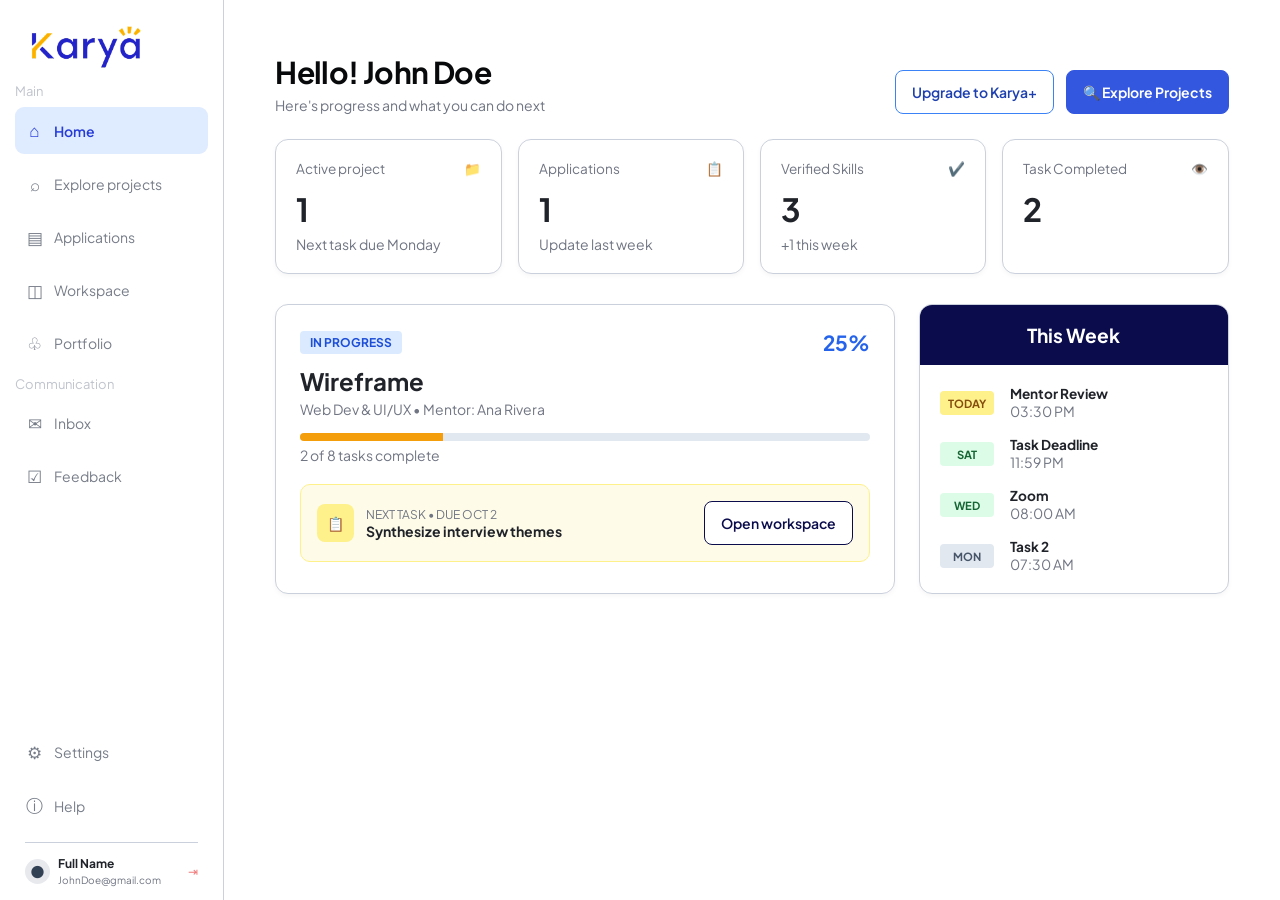
==== commit 96b963e1: "latest update (merge) signin, signup -> app" ====
--- a/index.html
+++ b/index.html
@@ -4,295 +4,198 @@
   <meta charset="UTF-8" />
   <meta name="viewport" content="width=device-width, initial-scale=1.0" />
   <title>Karya - Dashboard Home</title>
+  <!-- Google Font: Plus Jakarta Sans -->
+  <link rel="preconnect" href="https://fonts.googleapis.com">
+  <link rel="preconnect" href="https://fonts.gstatic.com" crossorigin>
+  <link href="https://fonts.googleapis.com/css2?family=Plus+Jakarta+Sans:wght@400;500;600;700;800&display=swap" rel="stylesheet">
+  
   <link rel="stylesheet" href="style.css" />
 </head>
-<body class="dashboard-body">
-
-  <!-- Top Navbar -->
-  <header class="top-nav">
-    <a href="index.html">
-      <img src="logo.png" alt="Karya Logo" class="brand-logo" />
-    </a>
-    <div class="nav-right">
-      <a href="#" class="nav-link">About Us</a>
-      <a href="#" class="nav-link">Support</a>
-      <span class="bell-icon">🔔</span>
-      <div class="user-profile">
-        <img src="https://i.pravatar.cc/100?img=33" alt="John Doe" />
-        <span>John Doe ▾</span>
-      </div>
+<body>
+
+<div class="app">
+
+  <!-- SIDEBAR (STANDAR SERAGAM) -->
+  <aside class="sidebar">
+    <div class="logo">
+      <a href="index.html">
+        <img src="logo.png" alt="Karya Logo">
+      </a>
     </div>
-  </header>
-
-  <div class="dashboard-layout">
-    <!-- Sidebar -->
-    <aside class="sidebar">
-      <a href="index.html" class="side-item active">🏠 Home</a>
-      <a href="exploreprojects.html" class="side-item">🔍 Explore projects</a>
-      <a href="applications.html" class="side-item">📑 Applications</a>
-      <a href="#" class="side-item">💼 Workspace</a>
-      <a href="#" class="side-item">📁 Portfolio</a>
-    </aside>
-
-    <!-- Main Content -->
-    <main class="dash-content">
-      <div class="dash-header">
+
+    <p class="group-label">Main</p>
+
+    <nav class="nav">
+      <a href="index.html" class="side-item active">
+        <span class="ico">⌂</span>Home
+      </a>
+      <a href="exploreprojects.html" class="side-item">
+        <span class="ico">⌕</span>Explore projects
+      </a>
+      <a href="applications.html" class="side-item">
+        <span class="ico">▤</span>Applications
+      </a>
+      <a href="#" class="side-item">
+        <span class="ico">◫</span>Workspace
+      </a>
+      <a href="#" class="side-item">
+        <span class="ico">♧</span>Portfolio
+      </a>
+    </nav>
+
+    <p class="group-label" style="margin-top:10px">Communication</p>
+
+    <nav class="nav">
+      <button type="button" onclick="notify('Inbox is a demo item.')">
+        <span class="ico">✉</span>Inbox
+      </button>
+      <button type="button" onclick="notify('Feedback is a demo item.')">
+        <span class="ico">☑</span>Feedback
+      </button>
+    </nav>
+
+    <div class="side-bottom">
+      <nav class="nav">
+        <button type="button" onclick="notify('Settings are not connected in this demo.')">
+          <span class="ico">⚙</span>Settings
+        </button>
+        <button type="button" onclick="notify('Help center is a demo item.')">
+          <span class="ico">ⓘ</span>Help
+        </button>
+      </nav>
+
+      <div class="user">
+        <div class="avatar">●</div>
+        <div>
+          <b>Full Name</b>
+          <small>JohnDoe@gmail.com</small>
+        </div>
+        <span class="logout">⇥</span>
+      </div>
+    </div>
+  </aside>
+
+  <!-- MAIN CONTENT (DASHBOARD) -->
+  <main>
+    <section class="page active">
+      
+      <!-- DASHBOARD HEADER -->
+      <div class="page-head">
         <div>
           <h1>Hello! John Doe</h1>
           <p class="sub">Here's progress and what you can do next</p>
         </div>
-        <div class="dash-actions">
-          <button class="btn-outline-gold">Upgrade to Karya+</button>
-          <a href="exploreprojects.html">
-          <button class="btn-outline-blue">🔍 Explore Projects</button>
-          </a>
-        </div>
-      </div>
-
-      <!-- Stat Cards -->
-      <div class="stats-grid">
-        <div class="stat-card">
-          <div class="stat-head">Active project <span>📁</span></div>
-          <div class="stat-num">1</div>
-          <small>Next task due Monday</small>
-        </div>
-        <div class="stat-card">
-          <div class="stat-head">Applications <span>📋</span></div>
-          <div class="stat-num">1</div>
-          <small>Update last week</small>
-        </div>
-        <div class="stat-card">
-          <div class="stat-head">Verified Skills <span>✔️</span></div>
-          <div class="stat-num">3</div>
-          <small>+1 this week</small>
-        </div>
-        <div class="stat-card">
-          <div class="stat-head">Task Completed <span>👁️</span></div>
-          <div class="stat-num">2</div>
-        </div>
-      </div>
-
-      <!-- Bottom Layout Split -->
-      <div class="content-split">
-        <!-- Progress Main Card -->
-        <div class="card-box progress-card">
-          <div class="flex-between">
-            <span class="badge-blue">IN PROGRESS</span>
-            <span class="percent-text">25%</span>
-          </div>
-          <h2 class="mt-10">Wireframe</h2>
-          <p class="sub">Web Dev & UI/UX &bull; Mentor: Ana Rivera</p>
+        <div style="display: flex; gap: 12px;">
+          <button class="btn" style="border-color: #3b82f6; color: #1e40af; font-weight: 600;">Upgrade to Karya+</button>
+          <a href="exploreprojects.html" class="btn primary">🔍 Explore Projects</a>
+        </div>
+      </div>
+
+      <!-- STAT CARDS -->
+      <div style="display: grid; grid-template-columns: repeat(4, 1fr); gap: 16px; margin-bottom: 30px;">
+        <div class="panel" style="padding: 20px;">
+          <div style="display: flex; justify-content: space-between; font-size: 0.85rem; color: var(--muted);">Active project <span>📁</span></div>
+          <div style="font-size: 2rem; font-weight: bold; margin: 12px 0 6px; color: var(--ink);">1</div>
+          <small class="sub">Next task due Monday</small>
+        </div>
+        <div class="panel" style="padding: 20px;">
+          <div style="display: flex; justify-content: space-between; font-size: 0.85rem; color: var(--muted);">Applications <span>📋</span></div>
+          <div style="font-size: 2rem; font-weight: bold; margin: 12px 0 6px; color: var(--ink);">1</div>
+          <small class="sub">Update last week</small>
+        </div>
+        <div class="panel" style="padding: 20px;">
+          <div style="display: flex; justify-content: space-between; font-size: 0.85rem; color: var(--muted);">Verified Skills <span>✔️</span></div>
+          <div style="font-size: 2rem; font-weight: bold; margin: 12px 0 6px; color: var(--ink);">3</div>
+          <small class="sub">+1 this week</small>
+        </div>
+        <div class="panel" style="padding: 20px;">
+          <div style="display: flex; justify-content: space-between; font-size: 0.85rem; color: var(--muted);">Task Completed <span>👁️</span></div>
+          <div style="font-size: 2rem; font-weight: bold; margin: 12px 0 6px; color: var(--ink);">2</div>
+        </div>
+      </div>
+
+      <!-- BOTTOM LAYOUT SPLIT -->
+      <div style="display: grid; grid-template-columns: 2fr 1fr; gap: 24px;">
+        
+        <!-- PROGRESS MAIN CARD -->
+        <div class="panel" style="padding: 24px;">
+          <div style="display: flex; justify-content: space-between; align-items: center;">
+            <span style="background: #dbeafe; color: #1d4ed8; font-size: 0.75rem; font-weight: bold; padding: 4px 10px; border-radius: 4px;">IN PROGRESS</span>
+            <span style="font-weight: bold; color: #2563eb; font-size: 1.3rem;">25%</span>
+          </div>
+          <h2 style="margin-top: 10px; font-size: 1.5rem; font-weight: 700; color: var(--ink);">Wireframe</h2>
+          <p class="sub" style="margin-top: 4px;">Web Dev &amp; UI/UX &bull; Mentor: Ana Rivera</p>
           
-          <div class="progress-bar-bg mt-15">
-            <div class="progress-bar-fill" style="width: 25%;"></div>
-          </div>
-          <small class="sub block mt-5">2 of 8 tasks complete</small>
-
-          <div class="task-banner mt-20">
-            <div class="task-info">
-              <span class="icon-box">📋</span>
-              <div>
-                <small class="sub block">NEXT TASK &bull; DUE OCT 2</small>
-                <strong>Synthesize interview themes</strong>
-              </div>
-            </div>
-            <button class="btn-open-workspace">Open workspace</button>
-          </div>
-        </div>
-
-        <!-- Weekly Schedule Sidebar Widget -->
-        <div class="card-box schedule-card">
-          <!-- Judul 'This Week' di dalam Blok Biru -->
-          <div class="schedule-header">
-            <h3>This Week</h3>
-          </div>
-          <div class="schedule-list">
-            <div class="sched-item">
-              <span class="day-tag gold">TODAY</span>
-              <div>
-                <strong>Mentor Review</strong>
-                <small class="block sub">03:30 PM</small>
-              </div>
-            </div>
-            <div class="sched-item">
-              <span class="day-tag green">SAT</span>
-              <div>
-                <strong>Task Deadline</strong>
-                <small class="block sub">11:59 PM</small>
-              </div>
-            </div>
-            <div class="sched-item">
-              <span class="day-tag green">WED</span>
-              <div>
-                <strong>Zoom</strong>
-                <small class="block sub">08:00 AM</small>
-              </div>
-            </div>
-            <div class="sched-item">
-              <span class="day-tag gray">MON</span>
-              <div>
-                <strong>Task 2</strong>
-                <small class="block sub">07:30 AM</small>
-              </div>
-            </div>
-          </div>
-        </div>
-      </div>
-
-    </main>
-  </div>
-
-</body>
-</html><!DOCTYPE html>
-<html lang="id">
-<head>
-    <meta charset="UTF-8">
-    <meta name="viewport" content="width=device-width, initial-scale=1.0">
-    <title>Karya - Landing Page</title>
-    <!-- Menghubungkan ke file CSS -->
-    <link rel="stylesheet" href="style.css">
-    <!-- Font Plus Jakarta Sans dari Google Fonts -->
-    <link rel="preconnect" href="https://fonts.googleapis.com">
-    <link rel="preconnect" href="https://fonts.gstatic.com" crossorigin>
-    <link href="https://fonts.googleapis.com/css2?family=Plus+Jakarta+Sans:wght@400;600;700;800&display=swap" rel="stylesheet">
-</head>
-<body>
-<!-- 
-
-    <div class="warning-banner">
-        <div class="warning-content">
-            <span class="warning-icon">⚠️</span>
-            <p><strong>Tampilan Kurang Optimal:</strong> Halaman ini dirancang untuk layar desktop agar semua grafik dan tabel data terlihat utuh.</p>
-        </div>
-        <div class="warning-actions">
-            <button class="btn-desktop-mode">Ubah ke Mode Desktop</button>
-            <span class="close-icon">&times;</span>
-        </div>
-    </div>
-
-    
-    <div class="top-bar">
-        <span><strong class="badge">PLUS</strong> Get more premium features with Karya+</span>
-        <a href="#">Learn more &rarr;</a>
-    </div>
-
-    
-    <header class="navbar">
-        <div class="logo">
-            <img src="images/KARYA.jpeg" alt="Karya Logo" class="logo-img">
-        </div>
-        <nav class="nav-links">
-            <a href="#">About Us</a>
-            <a href="#">Support</a>
-            <a href="#">Contact</a>
-        </nav>
-        <div class="nav-buttons">
-            <button class="btn-outline">Log in</button>
-            <button class="btn-primary">Get Started For Free</button>
-        </div>
-    </header>
-
-    
-    <section class="hero">
-        <h1>Find Your <span class="highlight-blue">Opportunity,</span><br>Create Your <span class="highlight-yellow">Story.</span></h1>
-        
-        <div class="hero-image-wrapper">
-            <img src="images/HEDDER.jpg" alt="Hero Header Karya" class="hero-img">
-        </div>
+          <div style="width: 100%; height: 8px; background: #e2e8f0; border-radius: 4px; overflow: hidden; margin-top: 15px;">
+            <div style="width: 25%; height: 100%; background: #f59e0b;"></div>
+          </div>
+          <small class="sub" style="display: block; margin-top: 5px;">2 of 8 tasks complete</small>
+
+          <div style="background: #fefce8; border: 1px solid #fef08a; border-radius: 10px; padding: 16px; display: flex; justify-content: space-between; align-items: center; margin-top: 20px;">
+            <div style="display: flex; gap: 12px; align-items: center;">
+              <span style="background: #fef08a; padding: 10px; border-radius: 8px;">📋</span>
+              <div>
+                <small class="sub" style="display: block; font-size: 0.75rem;">NEXT TASK &bull; DUE OCT 2</small>
+                <strong style="color: var(--ink);">Synthesize interview themes</strong>
+              </div>
+            </div>
+            <button class="btn" style="background: #ffffff; color: #0b0c4c; border-color: #0b0c4c; font-weight: 600;">Open workspace</button>
+          </div>
+        </div>
+
+        <!-- WEEKLY SCHEDULE WIDGET -->
+        <div class="panel" style="padding: 0; overflow: hidden;">
+          <div style="background: #0b0c4c; padding: 18px; text-align: center;">
+            <h3 style="color: #ffffff; font-size: 1.2rem; font-weight: 700; margin: 0;">This Week</h3>
+          </div>
+          <div style="padding: 20px; display: flex; flex-direction: column; gap: 16px;">
+            <div style="display: flex; gap: 16px; align-items: center; font-size: 0.85rem;">
+              <span style="width: 54px; text-align: center; font-size: 0.7rem; font-weight: bold; padding: 5px 0; border-radius: 4px; background: #fef08a; color: #854d0e; flex-shrink: 0;">TODAY</span>
+              <div>
+                <strong style="color: var(--ink); display: block;">Mentor Review</strong>
+                <small class="sub" style="display: block;">03:30 PM</small>
+              </div>
+            </div>
+            <div style="display: flex; gap: 16px; align-items: center; font-size: 0.85rem;">
+              <span style="width: 54px; text-align: center; font-size: 0.7rem; font-weight: bold; padding: 5px 0; border-radius: 4px; background: #dcfce7; color: #166534; flex-shrink: 0;">SAT</span>
+              <div>
+                <strong style="color: var(--ink); display: block;">Task Deadline</strong>
+                <small class="sub" style="display: block;">11:59 PM</small>
+              </div>
+            </div>
+            <div style="display: flex; gap: 16px; align-items: center; font-size: 0.85rem;">
+              <span style="width: 54px; text-align: center; font-size: 0.7rem; font-weight: bold; padding: 5px 0; border-radius: 4px; background: #dcfce7; color: #166534; flex-shrink: 0;">WED</span>
+              <div>
+                <strong style="color: var(--ink); display: block;">Zoom</strong>
+                <small class="sub" style="display: block;">08:00 AM</small>
+              </div>
+            </div>
+            <div style="display: flex; gap: 16px; align-items: center; font-size: 0.85rem;">
+              <span style="width: 54px; text-align: center; font-size: 0.7rem; font-weight: bold; padding: 5px 0; border-radius: 4px; background: #e2e8f0; color: #475569; flex-shrink: 0;">MON</span>
+              <div>
+                <strong style="color: var(--ink); display: block;">Task 2</strong>
+                <small class="sub" style="display: block;">07:30 AM</small>
+              </div>
+            </div>
+          </div>
+        </div>
+
+      </div>
+
     </section>
-
-   
-    <section class="steps-section">
-        <div class="step-card">
-            <div class="step-number">01</div>
-            <h2>Discover<br>Opportunities</h2>
-            <p>Explore internships, freelance projects, volunteering, and programs that match your interests.</p>
-        </div>
-
-        <div class="step-card">
-            <div class="step-number">02</div>
-            <h2>Gain<br>Experience</h2>
-            <p>Turn your interests into real experiences, develop new skills, and learn beyond the classroom.</p>
-        </div>
-
-        <div class="step-card">
-            <div class="step-number">03</div>
-            <h2>Build<br>Your Story</h2>
-            <p>Showcase your achievements and create a portfolio that reflects your growth.</p>
-        </div>
-    </section>
-
-    
-    <section class="journey-section">
-        <div class="journey-box">
-            <h2>Your Journey Starts Here</h2>
-            <p class="journey-sub">Three simple steps to turn your potential into experience</p>
-
-            <div class="journey-cards">
-                <div class="j-card">
-                    <div class="icon">🔍</div>
-                    <h3>Discover</h3>
-                    <p>Explore Opportunities</p>
-                </div>
-
-                <div class="j-card">
-                    <div class="icon">🚀</div>
-                    <h3>Take Action</h3>
-                    <p>Start Gaining Experience</p>
-                </div>
-
-                <div class="j-card">
-                    <div class="icon">📈</div>
-                    <h3>Grow</h3>
-                    <p>Build Your Future</p>
-                </div>
-            </div>
-        </div>
-    </section>
-
-    
-    <section class="partners-section">
-        <h2>Our Partners</h2>
-        <div class="partner-logos">
-            <img src="images/DANANTARAINDONESIA.png" alt="Danantara Indonesia">
-            <img src="images/WINGS.jpeg" alt="Wings Group">
-            <img src="images/BCA.png" alt="BCA">
-            <img src="images/BUMN.png" alt="BUMN">
-        </div>
-    </section>
-
-    
-    <footer class="footer">
-        <div class="footer-top">
-            <div class="footer-brand">
-                <h3>Karya, where opportunities<br>shape your story.</h3>
-            </div>
-            
-            <div class="footer-info">
-                <div class="footer-col">
-                    <h4>Contact Us</h4>
-                    <p>Help Center</p>
-                    <p>help@karya.com</p>
-                </div>
-                <div class="footer-col">
-                    <h4>Follow Us</h4>
-                    <div class="social-icons">
-                        <span class="social-btn">📷</span>
-                        <span class="social-btn">🎵</span>
-                        <span class="social-btn">📘</span>
-                    </div>
-                </div>
-            </div>
-        </div>
-
-        <div class="footer-bottom">
-            <p>&copy; 2026 Karya Indonesia Inc. All rights reserved.</p>
-            <div class="footer-links">
-                <a href="#">Privacy Policy</a>
-                <a href="#">Terms of Use</a>
-            </div>
-        </div>
-    </footer> -->
+  </main>
+</div>
+
+<div class="toast" id="toast"></div>
+
+<script>
+function notify(message) {
+  const toast = document.getElementById("toast");
+  toast.textContent = message;
+  toast.style.display = "block";
+  setTimeout(() => { toast.style.display = "none"; }, 2400);
+}
+</script>
 
 </body>
 </html>
--- a/style.css
+++ b/style.css
@@ -1,328 +1,691 @@
-* { box-sizing: border-box; margin: 0; padding: 0; font-family: -apple-system, BlinkMacSystemFont, "Segoe UI", Roboto, sans-serif; }
-
-body { 
-  background: #ffffff; 
-  color: #111827; 
-  min-height: 100vh;
-  display: flex;
-  flex-direction: column;
-  position: relative;
-  overflow-x: hidden;
-}
-
-a { text-decoration: none; color: inherit; }
-.hidden { display: none !important; }
-.mt-5 { margin-top: 5px; } .mt-10 { margin-top: 10px; } .mt-15 { margin-top: 15px; } .mt-20 { margin-top: 20px; }
-.sub { color: #6b7280; font-size: 0.85rem; }
-.block { display: block; }
-.flex-between { display: flex; justify-content: space-between; align-items: center; }
-.flex-end { display: flex; justify-content: flex-end; }
+:root {
+    --blue: #3038d8;
+    --blue2: #3457df;
+    --pale: #e7efff;
+    --line: #cbd1dc;
+    --muted: #707583;
+    --ink: #20232a;
+    --bg: #ffffff;
+}
+
+* {
+    box-sizing: border-box;
+    margin: 0;
+    padding: 0;
+}
+
+body {
+    font-family: 'Plus Jakarta Sans', Inter, -apple-system, BlinkMacSystemFont, "Segoe UI", Roboto, sans-serif;
+    color: var(--ink);
+    background: var(--bg);
+    font-size: 14px;
+    margin: 0;
+}
+
+button, input, select, textarea {
+    font: inherit;
+}
+
+button {
+    cursor: pointer;
+}
+
+a {
+    text-decoration: none;
+    color: inherit;
+}
+
+.hidden {
+    display: none !important;
+}
 
 /* ==========================================
-   GLOBAL PARENT LAYOUT & NAVBAR (KONSISTEN)
+   APP CONTAINER & SIDEBAR LAYOUT (GLOBAL)
    ========================================== */
-.top-nav { 
-  display: flex; 
-  justify-content: space-between; 
-  align-items: center; 
-  padding: 18px 48px; 
-  background: #fff; 
-  border-bottom: 1px solid #e5e7eb; 
-  position: sticky;
-  top: 0;
-  z-index: 100;
-  height: 70px;
-}
-
-.logo-container {
-  display: flex;
-  align-items: center;
-}
-
-.brand-logo { 
-  height: 36px; 
-  width: auto;
-  object-fit: contain; 
-}
-
-.nav-right { 
-  display: flex; 
-  align-items: center; 
-  gap: 24px; 
-  font-size: 0.9rem; 
-}
-
-.nav-item {
-  color: #4b5563;
-  font-weight: 500;
-  transition: color 0.2s;
-}
-
-.nav-item:hover {
-  color: #111827;
-}
-
-.user-profile { 
-  display: flex; 
-  align-items: center; 
-  gap: 8px; 
-  font-weight: 600; 
-  cursor: pointer;
-  color: #111827;
-}
-
-.user-profile img, .avatar { 
-  width: 34px; 
-  height: 34px; 
-  border-radius: 50%; 
-  object-fit: cover;
-  background-color: #e5e7eb;
-  display: flex;
-  align-items: center;
-  justify-content: center;
-  font-size: 0.85rem;
-  color: #374151;
+.app {
+    min-height: 100vh;
+    display: flex;
+}
+
+.sidebar {
+    width: 224px;
+    border-right: 1px solid var(--line);
+    padding: 24px 15px 14px;
+    display: flex;
+    flex-direction: column;
+    flex-shrink: 0;
+    min-height: 100vh;
+    background: #fff;
+}
+
+.logo {
+    display: flex;
+    align-items: center;
+    width: 145px;
+    height: 45px;
+    margin: 0 0 14px;
+    padding: 4px 6px;
+    overflow: hidden;
+}
+
+.logo img, .brand-logo {
+    display: block;
+    width: 100%;
+    height: 100%;
+    object-fit: contain;
+    object-position: left center;
+}
+
+.group-label {
+    color: #c0c4cd;
+    margin: 0 0 8px;
+    font-size: 13px;
+}
+
+.nav {
+    display: flex;
+    flex-direction: column;
+    gap: 7px;
+}
+
+.nav button, .nav a.side-item {
+    border: 0;
+    background: transparent;
+    text-align: left;
+    padding: 12px 11px;
+    border-radius: 9px;
+    color: #777d89;
+    display: flex;
+    gap: 11px;
+    align-items: center;
+    width: 100%;
+    font-size: 14px;
+    font-family: inherit;
+    transition: background 0.15s ease, color 0.15s ease;
+}
+
+.nav button.active, .nav a.side-item.active {
+    background: #dfebff;
+    color: #263bd8;
+    font-weight: 600;
+}
+
+.nav button:hover, .nav a.side-item:hover {
+    background: #f2f5fb;
+    color: #111827;
+}
+
+.nav .ico {
+    width: 17px;
+    text-align: center;
+    font-size: 17px;
+}
+
+.side-bottom {
+    margin-top: auto;
+}
+
+.user {
+    border-top: 1px solid var(--line);
+    margin: 12px 10px 0;
+    padding-top: 13px;
+    display: flex;
+    align-items: center;
+    gap: 8px;
+    font-size: 12px;
+}
+
+.avatar {
+    width: 25px;
+    height: 25px;
+    border-radius: 50%;
+    background: #e7e9ed;
+    display: grid;
+    place-items: center;
+    font-size: 16px;
+    font-weight: bold;
+    color: #334155;
+    flex-shrink: 0;
+}
+
+.user small {
+    display: block;
+    color: var(--muted);
+    margin-top: 3px;
+}
+
+.logout {
+    margin-left: auto;
+    color: #f07878;
+    cursor: pointer;
 }
 
 /* ==========================================
-   DASHBOARD & SIDEBAR LAYOUT (KONSISTEN)
+   MAIN CONTENT AREA
    ========================================== */
-.dashboard-layout { 
-  display: flex; 
-  min-height: calc(100vh - 70px); 
-  flex: 1;
-}
-
-.sidebar {
-    width: 240px; 
-    background: #fff; 
-    border-right: 1px solid #e5e7eb; 
-    padding: 24px 14px; 
-    display: flex; 
-    flex-direction: column; 
-    gap: 6px; 
+main {
+    flex: 1;
+    min-width: 0;
+    padding: 54px 4vw 48px;
+    background-color: var(--bg);
+}
+
+.page {
+    display: none;
+    max-width: 1320px;
+    margin: 0 auto;
+}
+
+.page.active {
+    display: block;
+}
+
+.page-head {
+    display: flex;
+    justify-content: space-between;
+    align-items: flex-end;
+    gap: 20px;
+    margin-bottom: 25px;
+}
+
+.page h1 {
+    font-size: 30px;
+    line-height: 1.2;
+    margin: 0 0 6px;
+    color: #08090b;
+    letter-spacing: -.6px;
+}
+
+.sub {
+    color: var(--muted);
+    margin: 0;
+    font-size: 14px;
+}
+
+.btn {
+    border: 1px solid var(--line);
+    background: #fff;
+    border-radius: 8px;
+    padding: 12px 16px;
+    color: #17191d;
+    font-size: 14px;
+    cursor: pointer;
+    transition: filter 0.15s ease, background 0.15s ease;
+}
+
+.btn.primary {
+    background: var(--blue2);
+    border-color: var(--blue2);
+    color: #fff;
+    font-weight: 650;
+}
+
+.btn.primary:hover {
+    background: #242ac1;
+}
+
+.btn:hover {
+    filter: brightness(.98);
+}
+
+/* ==========================================
+   EXPLORE PROJECTS & APPLICATIONS SPECIFICS
+   ========================================== */
+.search-row {
+    display: grid;
+    grid-template-columns: minmax(0, 1fr) 180px;
+    gap: 12px;
+    margin-bottom: 17px;
+}
+
+.searchbox {
+    border: 1px solid #aeb5c2;
+    border-radius: 8px;
+    display: flex;
+    align-items: center;
+    gap: 10px;
+    padding: 0 13px;
+    min-width: 0;
+    background: #fff;
+}
+
+.searchbox input {
+    border: 0;
+    outline: 0;
+    width: 100%;
+    min-width: 0;
+    padding: 13px 0;
+    background: transparent;
+}
+
+.searchbox span {
+    color: var(--muted);
+    font-size: 17px;
     flex-shrink: 0;
-    position: sticky;
-  top: 70px; /* Sesuaikan dengan tinggi top navbar kamu */
-  height: calc(100vh - 70px);
-  align-self: flex-start; /* Supaya tidak ikut meregang mengikuti tinggi konten */
-  overflow-y: auto; /* Supaya kalau menu-nya kepanjangan, bisa di-scroll sendiri */
-}
-
-.side-item { 
-  padding: 12px 18px; 
-  border-radius: 8px; 
-  font-size: 0.95rem; 
-  color: #475569; 
-  display: flex;
-  align-items: center;
-  gap: 10px;
-  transition: all 0.2s;
-}
-
-.side-item.active, .side-item:hover { 
-  background: #dbeafe; 
-  color: #1e40af; 
-  font-weight: 600; 
-}
-
-.dash-content { 
-  flex: 1; 
-  padding: 36px 48px; 
-  background-color: #f8fafc;
-}
-
-.dash-header { 
-  display: flex; 
-  justify-content: space-between; 
-  align-items: center; 
-  margin-bottom: 30px; 
-}
-
-.dash-actions { 
-  display: flex; 
-  gap: 12px; 
+}
+
+.search-clear {
+    border: 0;
+    background: transparent;
+    color: #747b88;
+    font-size: 22px;
+    line-height: 1;
+    padding: 2px 4px;
+    flex-shrink: 0;
+    cursor: pointer;
+}
+
+.search-clear:hover {
+    color: var(--blue);
+}
+
+.search-row select {
+    border: 1px solid #aeb5c2;
+    border-radius: 8px;
+    padding: 0 14px;
+    background: white;
+    min-width: 0;
+}
+
+.catalog {
+    display: grid;
+    grid-template-columns: 190px minmax(0, 1fr);
+    gap: 16px;
+    align-items: start;
+}
+
+.card, .panel {
+    border: 1px solid var(--line);
+    border-radius: 13px;
+    background: #fff;
+    box-shadow: 0 2px 5px #0000000a;
+}
+
+/* --- FILTER PANEL & TOGGLE (FINAL PRESISI FIGMA) --- */
+/* --- FILTER PANEL & TOGGLE (FIXED STAY DI TEMPAT) --- */
+.filter-panel {
+    background: #fff;
+    border: 1px solid var(--line);
+    border-radius: 16px;
+    padding: 18px 24px;
+    box-shadow: 0 2px 6px rgba(0, 0, 0, 0.02);
+    width: 100%;
+}
+
+.filter-top {
+    display: flex;
+    align-items: center;
+    width: 100%;
+    margin-bottom: 0;
+}
+
+.filter-toggle {
+    display: flex;
+    align-items: center;
+    justify-content: space-between;
+    width: 100%;
+    background: transparent;
+    border: none;
+    padding: 0;
+    cursor: pointer;
+    text-align: left;
+}
+
+.filter-toggle h3 {
+    font-size: 18px;
+    font-weight: 700;
+    color: var(--ink);
+    margin: 0;
+    line-height: 1.2;
+}
+
+#filter-chevron {
+    font-size: 16px;
+    color: var(--ink);
+    display: inline-flex;
+    align-items: center;
+    justify-content: center;
+    width: 24px;
+    height: 24px;
+}
+
+.filter-content {
+    margin-top: 16px;
+    padding-top: 14px;
+    border-top: 1px solid var(--line);
+}
+
+.filter-panel.collapsed .filter-content,
+.filter-content[hidden] {
+    display: none;
+}
+
+.text-btn {
+    border: 0;
+    background: none;
+    color: var(--blue2);
+    padding: 0;
+    font-size: 12px;
+    cursor: pointer;
+}
+
+.filter-group {
+    border-bottom: 1px solid var(--line);
+    padding: 0 0 11px;
+    margin-bottom: 12px;
+}
+
+.filter-group:last-of-type {
+    border: 0;
+    margin-bottom: 4px;
+}
+
+.filter-group h4 {
+    font-size: 12px;
+    margin: 0 0 9px;
+}
+
+.check {
+    display: flex;
+    align-items: center;
+    gap: 7px;
+    color: #747b88;
+    font-size: 12px;
+    margin: 6px 0;
+}
+
+.check input {
+    accent-color: var(--blue2);
+    width: 15px;
+    height: 15px;
+    margin: 0;
+}
+
+.apply-filter {
+    width: 100%;
+    padding: 10px 7px;
+    font-size: 12px;
+}
+
+.results-head {
+    display: flex;
+    justify-content: space-between;
+    align-items: center;
+    gap: 10px;
+    margin: 2px 0 12px;
+    font-size: 12px;
+    color: var(--muted);
+}
+
+.results-head strong {
+    font-size: 14px;
+    color: #20232a;
+}
+
+.project-grid {
+    display: grid;
+    grid-template-columns: repeat(3, minmax(0, 1fr));
+    gap: 14px;
+}
+
+.project-card {
+    padding: 17px 16px 14px;
+    min-height: 252px;
+    display: flex;
+    flex-direction: column;
+}
+
+.badge {
+    display: inline-block;
+    font-size: 12px;
+    font-weight: 650;
+    border-radius: 20px;
+    padding: 5px 10px;
+    background: #e8ffb9;
+    color: #1c37d6;
+    align-self: flex-start;
+}
+
+.badge.yellow { background: #ffeda0; }
+.badge.blue { background: #dce9ff; }
+.badge.pink { background: #ffc8c9; }
+
+.bookmark {
+    width: 20px;
+    height: 20px;
+    border: 1.5px solid #656a75;
+    border-radius: 2px;
+    background: #fff;
+    color: transparent;
+    font-size: 0;
+    padding: 0;
+    flex-shrink: 0;
+    cursor: pointer;
+}
+
+.bookmark.saved {
+    background: #3038d8;
+    border-color: #3038d8;
+    box-shadow: inset 0 0 0 4px #fff;
+}
+
+.card-top {
+    display: flex;
+    align-items: center;
+    justify-content: space-between;
+    gap: 8px;
+}
+
+.project-card h3 {
+    font-size: 16px;
+    line-height: 1.25;
+    margin: 9px 0 8px;
+    color: #111;
+}
+
+.org {
+    font-size: 12px;
+    color: var(--muted);
+    margin-bottom: 8px;
+}
+
+.category {
+    font-size: 12px;
+    color: #6e7380;
+    margin-bottom: 9px;
+}
+
+.tags {
+    display: flex;
+    flex-wrap: wrap;
+    gap: 5px;
+}
+
+.tag {
+    border: 1px solid var(--line);
+    border-radius: 4px;
+    padding: 5px 8px;
+    font-size: 12px;
+    background: #f9fafc;
+}
+
+.project-meta {
+    display: flex;
+    justify-content: space-between;
+    gap: 8px;
+    color: var(--muted);
+    font-size: 12px;
+    margin-top: auto;
+    padding-top: 10px;
+}
+
+.card-link {
+    border-top: 1px solid var(--line);
+    margin-top: 8px;
+    padding-top: 9px;
+    display: flex;
+    justify-content: space-between;
+    color: var(--blue);
+    font-weight: 650;
+    text-decoration: none;
+}
+
+.pagination {
+    display: flex;
+    justify-content: flex-end;
+    gap: 9px;
+    margin-top: 16px;
+    align-items: center;
+}
+
+.pagination button {
+    border: 1px solid var(--blue);
+    background: #e0ebff;
+    color: var(--blue);
+    border-radius: 4px;
+    min-width: 35px;
+    height: 35px;
+    cursor: pointer;
+}
+
+.pagination button.active {
+    background: var(--blue);
+    color: #fff;
+}
+
+.pagination .arrow {
+    border: 0;
+    background: none;
+    font-size: 20px;
+}
+
+.empty {
+    padding: 30px;
+    text-align: center;
+    color: var(--muted);
+    grid-column: 1 / -1;
+}
+
+.toast {
+    position: fixed;
+    right: 22px;
+    bottom: 22px;
+    background: #20232a;
+    color: #fff;
+    padding: 12px 17px;
+    border-radius: 9px;
+    box-shadow: 0 5px 20px #0002;
+    display: none;
+    z-index: 10;
+    max-width: calc(100vw - 44px);
 }
 
 /* ==========================================
-   AUTH & ONBOARDING LAYOUT (LOGIN / SIGNIN)
+   AUTH & ONBOARDING (SIGN IN / SIGN UP)
    ========================================== */
-.auth-header { 
-  position: absolute;
-  top: 32px;
-  left: 48px;
-  z-index: 10;
-}
-
-.auth-container { 
-  max-width: 1380px; 
-  margin: 0 auto; 
-  width: 100%; 
-  padding: 60px 48px 30px; 
-  flex: 1; 
-  display: flex;
-  align-items: center;
-  justify-content: center;
-  min-height: 100vh;
-}
-
-.auth-split { 
-  display: grid; 
-  grid-template-columns: 1fr 580px; 
-  gap: 60px; 
-  align-items: center; 
-  width: 100%;
-  background: transparent; 
-  box-shadow: none; 
+.auth-header {
+    position: absolute;
+    top: 32px;
+    left: 48px;
+    z-index: 10;
+}
+
+.auth-container {
+    max-width: 1380px;
+    margin: 0 auto;
+    width: 100%;
+    padding: 80px 48px 40px;
+    min-height: 100vh;
+    display: flex;
+    align-items: center;
+    justify-content: center;
+}
+
+.auth-split {
+    display: grid;
+    grid-template-columns: 1fr 580px;
+    gap: 60px;
+    align-items: center;
+    width: 100%;
 }
 
 .auth-form-side {
-  max-width: 460px;
-  margin-top: -10px;
+    max-width: 460px;
+    margin-top: -10px;
 }
 
 .auth-form-side h2 {
-  font-size: 2.2rem;
-  font-weight: 800;
-  color: #111827;
-  margin-bottom: 24px;
+    font-size: 2.2rem;
+    font-weight: 800;
+    color: #111827;
+    margin-bottom: 24px;
 }
 
 .auth-image-side {
-  width: 100%;
-  height: 740px;
-  position: relative;
+    width: 100%;
+    height: 680px;
+    position: relative;
 }
 
 .union-mask-wrapper {
-  width: 100%;
-  height: 100%;
-  position: relative;
+    width: 100%;
+    height: 100%;
+    position: relative;
 }
 
 .union-img {
-  width: 100%;
-  height: 100%;
-  object-fit: cover;
-  clip-path: url(#figma-union-clip);
-  -webkit-clip-path: url(#figma-union-clip);
-}
-
-/* ==========================================
-   BUTTONS & ANIMATION HOVER EFFECTS
-   ========================================== */
-.btn-outline-gold { 
-  border: 1px solid #3b82f6; 
-  background: #fff; 
-  color: #1e40af; 
-  padding: 10px 18px; 
-  border-radius: 8px; 
-  font-weight: 600; 
-  cursor: pointer; 
-  transition: all 0.25s ease-in-out; 
-}
-
-.btn-outline-gold:hover {
-  background: #3b82f6;
-  color: #ffffff;
-  border-color: #2563eb;
-  transform: translateY(-2px);
-  box-shadow: 0 4px 12px rgba(59, 130, 246, 0.25);
-}
-
-.btn-outline-blue { 
-  border: 1px solid #0b0c4c; 
-  background: #fff; 
-  color: #0b0c4c; 
-  padding: 10px 18px; 
-  border-radius: 8px; 
-  font-weight: 600; 
-  cursor: pointer; 
-  transition: all 0.25s ease-in-out; 
-}
-
-.btn-outline-blue:hover {
-  background: #0b0c4c;
-  color: #ffffff;
-  transform: translateY(-2px);
-  box-shadow: 0 4px 12px rgba(11, 12, 76, 0.25);
-}
-
-.btn-google { width: 100%; display: flex; align-items: center; justify-content: center; gap: 12px; background: #fff; border: 1px solid #d1d5db; padding: 12px; border-radius: 10px; font-weight: 600; cursor: pointer; color: #374151; transition: background 0.2s; }
-.btn-google:hover { background: #f9fafb; }
-
-.btn-primary { background: #0b0c4c; color: #fff; border: none; padding: 14px 24px; border-radius: 10px; font-weight: 700; cursor: pointer; transition: background 0.2s; }
+    width: 100%;
+    height: 100%;
+    object-fit: cover;
+    clip-path: url(#figma-union-clip);
+    -webkit-clip-path: url(#figma-union-clip);
+    border-radius: 20px;
+}
+
+.form-row { display: grid; grid-template-columns: 1fr 1fr; gap: 16px; }
+.form-group { width: 100%; }
+.form-group label { display: block; font-size: 0.85rem; font-weight: 700; margin-bottom: 8px; color: #111827; }
+.form-group input, .input-styled {
+    width: 100%;
+    padding: 12px 16px;
+    border: 1px solid #d1d5db;
+    border-radius: 10px;
+    outline: none;
+    font-size: 0.95rem;
+    background: #fff;
+}
+.form-group input:focus, .input-styled:focus { border-color: #1d4ed8; box-shadow: 0 0 0 2px rgba(29, 78, 216, 0.1); }
+
+.checkbox-group { display: flex; align-items: center; gap: 8px; font-size: 0.85rem; color: #4b5563; margin: 16px 0; }
+.checkbox-group input { accent-color: #2563eb; width: 16px; height: 16px; }
+
+.btn-primary {
+    background: #0b0c4c;
+    color: #fff;
+    border: none;
+    padding: 14px 24px;
+    border-radius: 10px;
+    font-weight: 700;
+    cursor: pointer;
+    transition: background 0.2s;
+}
 .btn-primary:hover { background: #1a1c75; }
 .btn-primary.full { width: 100%; }
 
-.btn-open-workspace {
-  background: #ffffff;
-  color: #0b0c4c;
-  border: 1px solid #0b0c4c;
-  padding: 8px 18px;
-  border-radius: 8px;
-  font-weight: 600;
-  font-size: 0.85rem;
-  cursor: pointer;
-  transition: all 0.2s;
-}
-.btn-open-workspace:hover {
-  background: #0b0c4c;
-  color: #ffffff;
-}
-
-/* ==========================================
-   COMPONENTS & CARDS
-   ========================================== */
-.divider { display: flex; align-items: center; text-align: center; margin: 24px 0; color: #9ca3af; font-size: 0.85rem; }
-.divider::before, .divider::after { content: ''; flex: 1; border-bottom: 1px solid #e5e7eb; }
-.divider span { padding: 0 12px; }
-
-.form-group label { display: block; font-size: 0.85rem; font-weight: 700; margin-bottom: 6px; color: #111827; }
-.form-group input, .input-styled { width: 100%; padding: 12px 16px; border: 1px solid #d1d5db; border-radius: 10px; outline: none; font-size: 0.95rem; background: #fff; }
-.form-group input:focus, .input-styled:focus { border-color: #1d4ed8; box-shadow: 0 0 0 2px rgba(29, 78, 216, 0.1); }
-
-.stats-grid { display: grid; grid-template-columns: repeat(4, 1fr); gap: 20px; margin-bottom: 30px; }
-.stat-card { background: #fff; border: 1px solid #e5e7eb; border-radius: 12px; padding: 20px; }
-.stat-head { display: flex; justify-content: space-between; font-size: 0.85rem; color: #64748b; }
-.stat-num { font-size: 2rem; font-weight: bold; margin: 12px 0 6px; }
-
-.content-split { display: grid; grid-template-columns: 2fr 1fr; gap: 24px; }
-.badge-blue { background: #dbeafe; color: #1d4ed8; font-size: 0.75rem; font-weight: bold; padding: 4px 10px; border-radius: 4px; }
-.percent-text { font-weight: bold; color: #2563eb; font-size: 1.3rem; }
-.progress-bar-bg { width: 100%; height: 8px; background: #e2e8f0; border-radius: 4px; overflow: hidden; }
-.progress-bar-fill { height: 100%; background: #f59e0b; }
-
-.task-banner { background: #fefce8; border: 1px solid #fef08a; border-radius: 10px; padding: 16px; display: flex; justify-content: space-between; align-items: center; }
-.task-info { display: flex; gap: 12px; align-items: center; }
-.icon-box { background: #fef08a; padding: 10px; border-radius: 8px; }
-
-.schedule-card { padding: 0; overflow: hidden; }
-.schedule-header { background: #0b0c4c; padding: 18px; text-align: center; }
-.schedule-header h3 { 
-    color: #ffffff;
-    font-size: 1.3rem;
-    font-weight: 700;
-    margin: 0;
-}
-.schedule-list { padding: 20px; display: flex; flex-direction: column; gap: 16px; }
-
-.sched-item { 
-  display: flex; 
-  gap: 16px; 
-  align-items: center; 
-  font-size: 0.85rem; 
-}
-
-.day-tag { 
-  width: 54px; 
-  text-align: center;
-  font-size: 0.7rem; 
-  font-weight: bold; 
-  padding: 5px 0; 
-  border-radius: 4px; 
-  flex-shrink: 0;
-}
-.day-tag.gold { background: #fef08a; color: #854d0e; }
-.day-tag.green { background: #dcfce7; color: #166534; }
-.day-tag.gray { background: #e2e8f0; color: #475569; }+.auth-foot { text-align: center; margin-top: 18px; font-size: 0.9rem; color: #64748b; }
+.auth-foot a { color: #2563eb; font-weight: 600; }
+
+@media (max-width: 1100px) {
+    .sidebar { width: 195px; }
+    main { padding: 50px 25px; }
+    .project-grid { grid-template-columns: repeat(2, minmax(0, 1fr)); }
+}
+
+@media (max-width: 760px) {
+    .app { display: block; }
+    .sidebar { width: 100%; min-height: 0; padding: 12px; border-right: 0; border-bottom: 1px solid var(--line); }
+    .nav { flex-direction: row; overflow-x: auto; }
+    .group-label, .side-bottom { display: none; }
+    main { padding: 26px 15px 36px; }
+    .project-grid { grid-template-columns: 1fr; }
+}
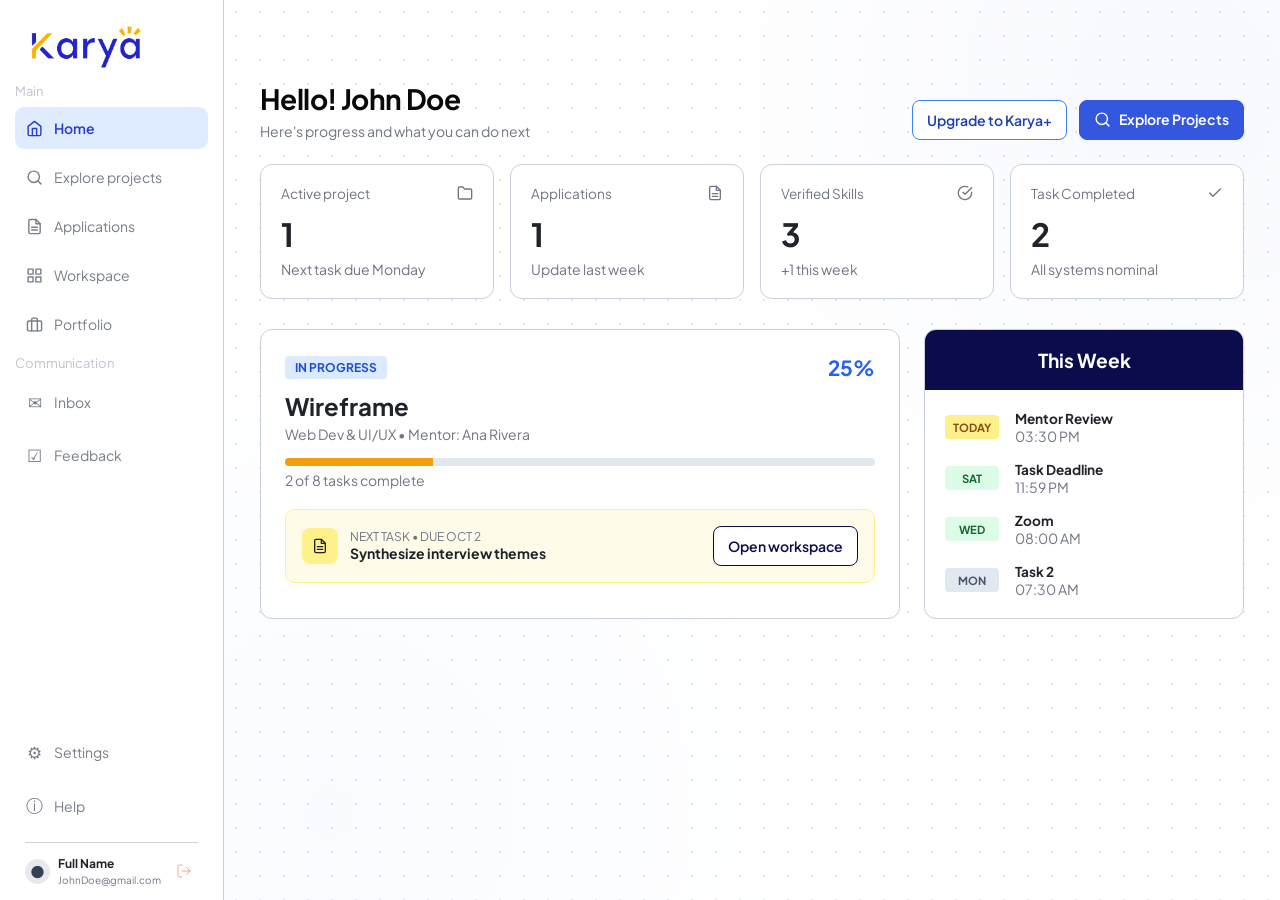
==== commit 5be775ad: "all pages, updated icon on index.html compiled semua pages, baru ganti icons di home biar gapake emo" ====
--- a/index.html
+++ b/index.html
@@ -15,64 +15,70 @@
 
 <div class="app">
 
-  <!-- SIDEBAR (STANDAR SERAGAM) -->
+  <!-- SIDEBAR UNIVERSAL -->
   <aside class="sidebar">
-    <div class="logo">
-      <a href="index.html">
-        <img src="logo.png" alt="Karya Logo">
-      </a>
-    </div>
-
-    <p class="group-label">Main</p>
-
-    <nav class="nav">
-      <a href="index.html" class="side-item active">
-        <span class="ico">⌂</span>Home
-      </a>
-      <a href="exploreprojects.html" class="side-item">
-        <span class="ico">⌕</span>Explore projects
-      </a>
-      <a href="applications.html" class="side-item">
-        <span class="ico">▤</span>Applications
-      </a>
-      <a href="#" class="side-item">
-        <span class="ico">◫</span>Workspace
-      </a>
-      <a href="#" class="side-item">
-        <span class="ico">♧</span>Portfolio
-      </a>
-    </nav>
-
-    <p class="group-label" style="margin-top:10px">Communication</p>
-
-    <nav class="nav">
-      <button type="button" onclick="notify('Inbox is a demo item.')">
-        <span class="ico">✉</span>Inbox
-      </button>
-      <button type="button" onclick="notify('Feedback is a demo item.')">
-        <span class="ico">☑</span>Feedback
-      </button>
-    </nav>
-
-    <div class="side-bottom">
+      <div class="logo">
+          <a href="index.html">
+              <img src="logo.png" alt="Karya Logo">
+          </a>
+      </div>
+
+      <p class="group-label">Main</p>
+
       <nav class="nav">
-        <button type="button" onclick="notify('Settings are not connected in this demo.')">
-          <span class="ico">⚙</span>Settings
-        </button>
-        <button type="button" onclick="notify('Help center is a demo item.')">
-          <span class="ico">ⓘ</span>Help
-        </button>
+    <a href="index.html" class="side-item active">
+        <svg class="ico-svg" viewBox="0 0 24 24" fill="none" stroke="currentColor" stroke-linecap="round" stroke-linejoin="round"><path d="m3 9 9-7 9 7v11a2 2 0 0 1-2 2H5a2 2 0 0 1-2-2z"></path><polyline points="9 22 9 12 15 12 15 22"></polyline></svg>
+        Home
+    </a>
+    <a href="exploreprojects.html" class="side-item">
+        <svg class="ico-svg" viewBox="0 0 24 24" fill="none" stroke="currentColor" stroke-linecap="round" stroke-linejoin="round"><circle cx="11" cy="11" r="8"></circle><line x1="21" y1="21" x2="16.65" y2="16.65"></line></svg>
+        Explore projects
+    </a>
+    <a href="applications.html" class="side-item">
+        <svg class="ico-svg" viewBox="0 0 24 24" fill="none" stroke="currentColor" stroke-linecap="round" stroke-linejoin="round"><path d="M14 2H6a2 2 0 0 0-2 2v16a2 2 0 0 0 2 2h12a2 2 0 0 0 2-2V8z"></path><polyline points="14 2 14 8 20 8"></polyline><line x1="16" y1="13" x2="8" y2="13"></line><line x1="16" y1="17" x2="8" y2="17"></line></svg>
+        Applications
+    </a>
+    <a href="workspace.html" class="side-item">
+        <svg class="ico-svg" viewBox="0 0 24 24" fill="none" stroke="currentColor" stroke-linecap="round" stroke-linejoin="round"><rect x="3" y="3" width="7" height="7"></rect><rect x="14" y="3" width="7" height="7"></rect><rect x="14" y="14" width="7" height="7"></rect><rect x="3" y="14" width="7" height="7"></rect></svg>
+        Workspace
+    </a>
+    <a href="portfolio.html" class="side-item">
+        <svg class="ico-svg" viewBox="0 0 24 24" fill="none" stroke="currentColor" stroke-linecap="round" stroke-linejoin="round"><rect x="2" y="7" width="20" height="14" rx="2" ry="2"></rect><path d="M16 21V5a2 2 0 0 0-2-2h-4a2 2 0 0 0-2 2v16"></path></svg>
+        Portfolio
+    </a>
+</nav>
+
+      <p class="group-label" style="margin-top:10px">Communication</p>
+
+      <nav class="nav">
+          <a href="inbox.html" class="side-item">
+              <span class="ico">✉</span>Inbox
+          </a>
+          <a href="feedback.html" class="side-item">
+              <span class="ico">☑</span>Feedback
+          </a>
       </nav>
 
-      <div class="user">
-        <div class="avatar">●</div>
-        <div>
-          <b>Full Name</b>
-          <small>JohnDoe@gmail.com</small>
-        </div>
-        <span class="logout">⇥</span>
-      </div>
-    </div>
+      <div class="side-bottom">
+          <nav class="nav">
+              <a href="profile.html" class="side-item">
+                  <span class="ico">⚙</span>Settings
+              </a>
+              <button type="button" onclick="notify('Help center is a demo item.')">
+                  <span class="ico">ⓘ</span>Help
+              </button>
+          </nav>
+
+          <div class="user">
+              <div class="avatar">●</div>
+              <div>
+                  <b>Full Name</b>
+                  <small>JohnDoe@gmail.com</small>
+              </div>
+              <span class="logout" onclick="window.location.href='signin.html'" title="Log out">
+                    <svg class="ico-svg" viewBox="0 0 24 24" fill="none" stroke="currentColor" stroke-linecap="round" stroke-linejoin="round" style="width: 16px; height: 16px;"><path d="M9 21H5a2 2 0 0 1-2-2V5a2 2 0 0 1 2-2h4"></path><polyline points="16 17 21 12 16 7"></polyline><line x1="21" y1="12" x2="9" y2="12"></line></svg>
+                </span>
+      </div>
   </aside>
 
   <!-- MAIN CONTENT (DASHBOARD) -->
@@ -86,33 +92,56 @@
           <p class="sub">Here's progress and what you can do next</p>
         </div>
         <div style="display: flex; gap: 12px;">
-          <button class="btn" style="border-color: #3b82f6; color: #1e40af; font-weight: 600;">Upgrade to Karya+</button>
-          <a href="exploreprojects.html" class="btn primary">🔍 Explore Projects</a>
+          <button class="btn" style="border-color: #3b82f6; color: #1e40af; font-weight: 600;" onclick="notify('Upgraded to Karya+')">Upgrade to Karya+</button>
+            <a href="exploreprojects.html" class="btn primary" style="display: inline-flex; align-items: center; gap: 8px; line-height: 1;">
+              <svg class="ico-svg" width="16" height="16" viewBox="0 0 24 24" fill="none" stroke="currentColor" stroke-width="2" stroke-linecap="round" stroke-linejoin="round"><circle cx="11" cy="11" r="8"></circle><line x1="21" y1="21" x2="16.65" y2="16.65"></line></svg>
+              <span style="position: relative; top: -1px;">Explore Projects</span>
+            </a>
         </div>
       </div>
 
       <!-- STAT CARDS -->
       <div style="display: grid; grid-template-columns: repeat(4, 1fr); gap: 16px; margin-bottom: 30px;">
-        <div class="panel" style="padding: 20px;">
-          <div style="display: flex; justify-content: space-between; font-size: 0.85rem; color: var(--muted);">Active project <span>📁</span></div>
-          <div style="font-size: 2rem; font-weight: bold; margin: 12px 0 6px; color: var(--ink);">1</div>
-          <small class="sub">Next task due Monday</small>
-        </div>
-        <div class="panel" style="padding: 20px;">
-          <div style="display: flex; justify-content: space-between; font-size: 0.85rem; color: var(--muted);">Applications <span>📋</span></div>
-          <div style="font-size: 2rem; font-weight: bold; margin: 12px 0 6px; color: var(--ink);">1</div>
-          <small class="sub">Update last week</small>
-        </div>
-        <div class="panel" style="padding: 20px;">
-          <div style="display: flex; justify-content: space-between; font-size: 0.85rem; color: var(--muted);">Verified Skills <span>✔️</span></div>
-          <div style="font-size: 2rem; font-weight: bold; margin: 12px 0 6px; color: var(--ink);">3</div>
-          <small class="sub">+1 this week</small>
-        </div>
-        <div class="panel" style="padding: 20px;">
-          <div style="display: flex; justify-content: space-between; font-size: 0.85rem; color: var(--muted);">Task Completed <span>👁️</span></div>
-          <div style="font-size: 2rem; font-weight: bold; margin: 12px 0 6px; color: var(--ink);">2</div>
-        </div>
-      </div>
+    <!-- Card 1: Active Project -->
+    <div class="panel" style="padding: 20px;">
+        <div style="display: flex; justify-content: space-between; align-items: center; font-size: 0.85rem; color: var(--muted);">
+            Active project 
+            <svg class="ico-svg" width="16" height="16" viewBox="0 0 24 24" fill="none" stroke="currentColor" stroke-width="2" stroke-linecap="round" stroke-linejoin="round"><path d="M22 19a2 2 0 0 1-2 2H4a2 2 0 0 1-2-2V5a2 2 0 0 1 2-2h5l2 3h9a2 2 0 0 1 2 2z"></path></svg>
+        </div>
+        <div style="font-size: 2rem; font-weight: bold; margin: 12px 0 6px; color: var(--ink);">1</div>
+        <small class="sub">Next task due Monday</small>
+    </div>
+
+    <!-- Card 2: Applications -->
+    <div class="panel" style="padding: 20px;">
+        <div style="display: flex; justify-content: space-between; align-items: center; font-size: 0.85rem; color: var(--muted);">
+            Applications 
+            <svg class="ico-svg" width="16" height="16" viewBox="0 0 24 24" fill="none" stroke="currentColor" stroke-width="2" stroke-linecap="round" stroke-linejoin="round"><path d="M14 2H6a2 2 0 0 0-2 2v16a2 2 0 0 0 2 2h12a2 2 0 0 0 2-2V8z"></path><polyline points="14 2 14 8 20 8"></polyline><line x1="16" y1="13" x2="8" y2="13"></line><line x1="16" y1="17" x2="8" y2="17"></line></svg>
+        </div>
+        <div style="font-size: 2rem; font-weight: bold; margin: 12px 0 6px; color: var(--ink);">1</div>
+        <small class="sub">Update last week</small>
+    </div>
+
+    <!-- Card 3: Verified Skills -->
+    <div class="panel" style="padding: 20px;">
+        <div style="display: flex; justify-content: space-between; align-items: center; font-size: 0.85rem; color: var(--muted);">
+            Verified Skills 
+            <svg class="ico-svg" width="16" height="16" viewBox="0 0 24 24" fill="none" stroke="currentColor" stroke-width="2" stroke-linecap="round" stroke-linejoin="round"><path d="M22 11.08V12a10 10 0 1 1-5.93-9.14"></path><polyline points="22 4 12 14.01 9 11.01"></polyline></svg>
+        </div>
+        <div style="font-size: 2rem; font-weight: bold; margin: 12px 0 6px; color: var(--ink);">3</div>
+        <small class="sub">+1 this week</small>
+    </div>
+
+    <!-- Card 4: Task Completed -->
+    <div class="panel" style="padding: 20px;">
+        <div style="display: flex; justify-content: space-between; align-items: center; font-size: 0.85rem; color: var(--muted);">
+            Task Completed 
+            <svg class="ico-svg" width="16" height="16" viewBox="0 0 24 24" fill="none" stroke="currentColor" stroke-width="2" stroke-linecap="round" stroke-linejoin="round"><polyline points="20 6 9 17 4 12"></polyline></svg>
+        </div>
+        <div style="font-size: 2rem; font-weight: bold; margin: 12px 0 6px; color: var(--ink);">2</div>
+        <small class="sub">All systems nominal</small>
+    </div>
+</div>
 
       <!-- BOTTOM LAYOUT SPLIT -->
       <div style="display: grid; grid-template-columns: 2fr 1fr; gap: 24px;">
@@ -133,13 +162,15 @@
 
           <div style="background: #fefce8; border: 1px solid #fef08a; border-radius: 10px; padding: 16px; display: flex; justify-content: space-between; align-items: center; margin-top: 20px;">
             <div style="display: flex; gap: 12px; align-items: center;">
-              <span style="background: #fef08a; padding: 10px; border-radius: 8px;">📋</span>
+              <span style="background: #fef08a; padding: 10px; border-radius: 8px; display: inline-flex; align-items: center; justify-content: center;">
+    <svg class="ico-svg" width="16" height="16" viewBox="0 0 24 24" fill="none" stroke="currentColor" stroke-width="2" stroke-linecap="round" stroke-linejoin="round" style="display: block;"><path d="M14 2H6a2 2 0 0 0-2 2v16a2 2 0 0 0 2 2h12a2 2 0 0 0 2-2V8z"></path><polyline points="14 2 14 8 20 8"></polyline><line x1="16" y1="13" x2="8" y2="13"></line><line x1="16" y1="17" x2="8" y2="17"></line></svg>
+</span>
               <div>
                 <small class="sub" style="display: block; font-size: 0.75rem;">NEXT TASK &bull; DUE OCT 2</small>
                 <strong style="color: var(--ink);">Synthesize interview themes</strong>
               </div>
             </div>
-            <button class="btn" style="background: #ffffff; color: #0b0c4c; border-color: #0b0c4c; font-weight: 600;">Open workspace</button>
+            <a href="workspace.html" class="btn" style="background: #ffffff; color: #0b0c4c; border-color: #0b0c4c; font-weight: 600;">Open workspace</a>
           </div>
         </div>
 
--- a/style.css
+++ b/style.css
@@ -161,19 +161,20 @@
 }
 
 /* ==========================================
-   MAIN CONTENT AREA
+   MAIN CONTENT AREA (LAYOUT SEIMBANG & RAPI)
    ========================================== */
 main {
     flex: 1;
     min-width: 0;
-    padding: 54px 4vw 48px;
+    padding: 32px 36px 40px 36px; /* Atas, Kanan, Bawah, Kiri */
     background-color: var(--bg);
 }
 
 .page {
     display: none;
-    max-width: 1320px;
-    margin: 0 auto;
+    width: 100%;
+    max-width: none; /* Hilangkan pembatas kaku biar ngikutin lebar layar dengan rapi */
+    margin-top: 50px;
 }
 
 .page.active {
@@ -185,17 +186,30 @@
     justify-content: space-between;
     align-items: flex-end;
     gap: 20px;
-    margin-bottom: 25px;
+    margin-bottom: 24px;
 }
 
 .page h1 {
-    font-size: 30px;
+    font-size: 28px;
     line-height: 1.2;
     margin: 0 0 6px;
     color: #08090b;
     letter-spacing: -.6px;
 }
 
+main {
+    flex: 1;
+    min-width: 0;
+    padding: 32px 36px 40px 36px;
+    background-color: var(--bg);
+    /* Tambahan background artwork tipis (Dot Pattern + Subtle Radial Glow) */
+    background-image: 
+        radial-gradient(circle at 90% 10%, rgba(52, 87, 223, 0.04) 0%, transparent 40%),
+        radial-gradient(circle at 10% 90%, rgba(59, 130, 246, 0.03) 0%, transparent 40%),
+        radial-gradient(#e2e8f0 1px, transparent 1px);
+    background-size: 100% 100%, 100% 100%, 24px 24px; /* Ukuran pola titik-titiknya */
+}
+
 .sub {
     color: var(--muted);
     margin: 0;
@@ -206,7 +220,7 @@
     border: 1px solid var(--line);
     background: #fff;
     border-radius: 8px;
-    padding: 12px 16px;
+    padding: 10px 14px;
     color: #17191d;
     font-size: 14px;
     cursor: pointer;
@@ -254,7 +268,7 @@
     outline: 0;
     width: 100%;
     min-width: 0;
-    padding: 13px 0;
+    padding: 12px 0;
     background: transparent;
 }
 
@@ -296,13 +310,12 @@
 
 .card, .panel {
     border: 1px solid var(--line);
-    border-radius: 13px;
+    border-radius: 12px;
     background: #fff;
-    box-shadow: 0 2px 5px #0000000a;
-}
-
-/* --- FILTER PANEL & TOGGLE (FINAL PRESISI FIGMA) --- */
-/* --- FILTER PANEL & TOGGLE (FIXED STAY DI TEMPAT) --- */
+    box-shadow: 0 1px 3px rgba(0,0,0,0.02);
+}
+
+/* --- FILTER PANEL & TOGGLE --- */
 .filter-panel {
     background: #fff;
     border: 1px solid var(--line);
@@ -675,9 +688,204 @@
 .auth-foot { text-align: center; margin-top: 18px; font-size: 0.9rem; color: #64748b; }
 .auth-foot a { color: #2563eb; font-weight: 600; }
 
+/* ==========================================
+   WORKSPACE SPECIFIC STYLES
+   ========================================== */
+.workspace-tabs {
+    display: flex;
+    gap: 24px;
+    border-bottom: 1px solid var(--line);
+    margin-bottom: 24px;
+}
+
+.tab-btn {
+    background: none;
+    border: none;
+    padding: 10px 0;
+    font-size: 14px;
+    font-weight: 600;
+    color: var(--muted);
+    cursor: pointer;
+    position: relative;
+    transition: color 0.15s ease;
+}
+
+.tab-btn.active {
+    color: var(--blue2);
+}
+
+.tab-btn.active::after {
+    content: '';
+    position: absolute;
+    bottom: -1px;
+    left: 0;
+    width: 100%;
+    height: 2px;
+    background-color: var(--blue2);
+}
+
+.tab-content {
+    display: none;
+}
+
+.tab-content.active {
+    display: block;
+}
+
+/* Flow Stepper (Submit Work) */
+.stepper-bar {
+    display: flex;
+    align-items: center;
+    gap: 12px;
+    margin-bottom: 28px;
+    font-size: 13px;
+    font-weight: 600;
+}
+
+.step-circle {
+    width: 24px;
+    height: 24px;
+    border-radius: 50%;
+    background: #e2e8f0;
+    color: #475569;
+    display: flex;
+    align-items: center;
+    justify-content: center;
+    font-size: 12px;
+}
+
+.step-circle.active {
+    background: var(--blue2);
+    color: #fff;
+}
+
+.step-line {
+    flex: 1;
+    height: 2px;
+    background: #e2e8f0;
+}
+
+.step-line.active {
+    background: var(--blue2);
+}
+
+/* Task Board Columns */
+.task-board {
+    display: grid;
+    grid-template-columns: repeat(3, 1fr);
+    gap: 16px;
+    margin-top: 20px;
+}
+
+.task-col {
+    background: #f8fafc;
+    border: 1px solid var(--line);
+    border-radius: 12px;
+    padding: 16px;
+}
+
+.task-item {
+    background: #fff;
+    border: 1px solid var(--line);
+    border-radius: 8px;
+    padding: 12px;
+    margin-bottom: 10px;
+    box-shadow: 0 1px 3px rgba(0,0,0,0.03);
+    cursor: pointer;
+    transition: border-color 0.15s;
+}
+
+.task-item:hover {
+    border-color: var(--blue2);
+}
+
+.btn-add-task {
+    width: 0100%;
+    background: none;
+    border: 1px dashed var(--line);
+    padding: 8px;
+    border-radius: 8px;
+    color: var(--muted);
+    font-size: 13px;
+    cursor: pointer;
+}
+
+.btn-add-task:hover {
+    background: #f1f5f9;
+    color: var(--ink);
+}
+
+
+/* --- FEEDBACK PAGE POLISH STYLES --- */
+.feedback-container {
+    max-width: 720px;
+    margin: 0 auto;
+}
+.category-chips {
+    display: flex;
+    gap: 10px;
+    margin-bottom: 20px;
+    flex-wrap: wrap;
+}
+.cat-chip {
+    border: 1px solid var(--line);
+    background: #fff;
+    border-radius: 20px;
+    padding: 8px 16px;
+    font-size: 13px;
+    font-weight: 600;
+    color: var(--muted);
+    cursor: pointer;
+    transition: all 0.15s ease;
+}
+.cat-chip.active, .cat-chip:hover {
+    background: #eff6ff;
+    color: var(--blue2);
+    border-color: #bfdbfe;
+}
+.stars-row {
+    display: flex;
+    gap: 10px;
+    margin: 14px 0 24px;
+}
+.feedback-star {
+    font-size: 32px;
+    color: #cbd5e1;
+    cursor: pointer;
+    transition: color 0.15s;
+}
+.feedback-star.active {
+    color: #eab308;
+}
+
+.nav .ico-svg, .btn svg, .card svg {
+    width: 17px;
+    height: 17px;
+    flex-shrink: 0;
+    stroke-width: 2px;
+    vertical-align: middle;
+}
+
+/* Efek Hover Menyala pada Tombol Logout */
+.logout {
+    display: inline-flex;
+    align-items: center;
+    justify-content: center;
+    padding: 6px;
+    border-radius: 6px;
+    cursor: pointer;
+    color: #f87171; /* Warna merah awal agak soft / transparan */
+    transition: all 0.15s ease;
+}
+
+.logout:hover {
+    background: #fee2e2; /* Background merah sangat soft */
+    color: #dc2626;      /* Warna merah jadi jauh lebih pekat dan solid */
+}
+
 @media (max-width: 1100px) {
     .sidebar { width: 195px; }
-    main { padding: 50px 25px; }
+    main { padding: 26px 20px; }
     .project-grid { grid-template-columns: repeat(2, minmax(0, 1fr)); }
 }
 
@@ -686,6 +894,6 @@
     .sidebar { width: 100%; min-height: 0; padding: 12px; border-right: 0; border-bottom: 1px solid var(--line); }
     .nav { flex-direction: row; overflow-x: auto; }
     .group-label, .side-bottom { display: none; }
-    main { padding: 26px 15px 36px; }
+    main { padding: 20px 15px; }
     .project-grid { grid-template-columns: 1fr; }
 }
